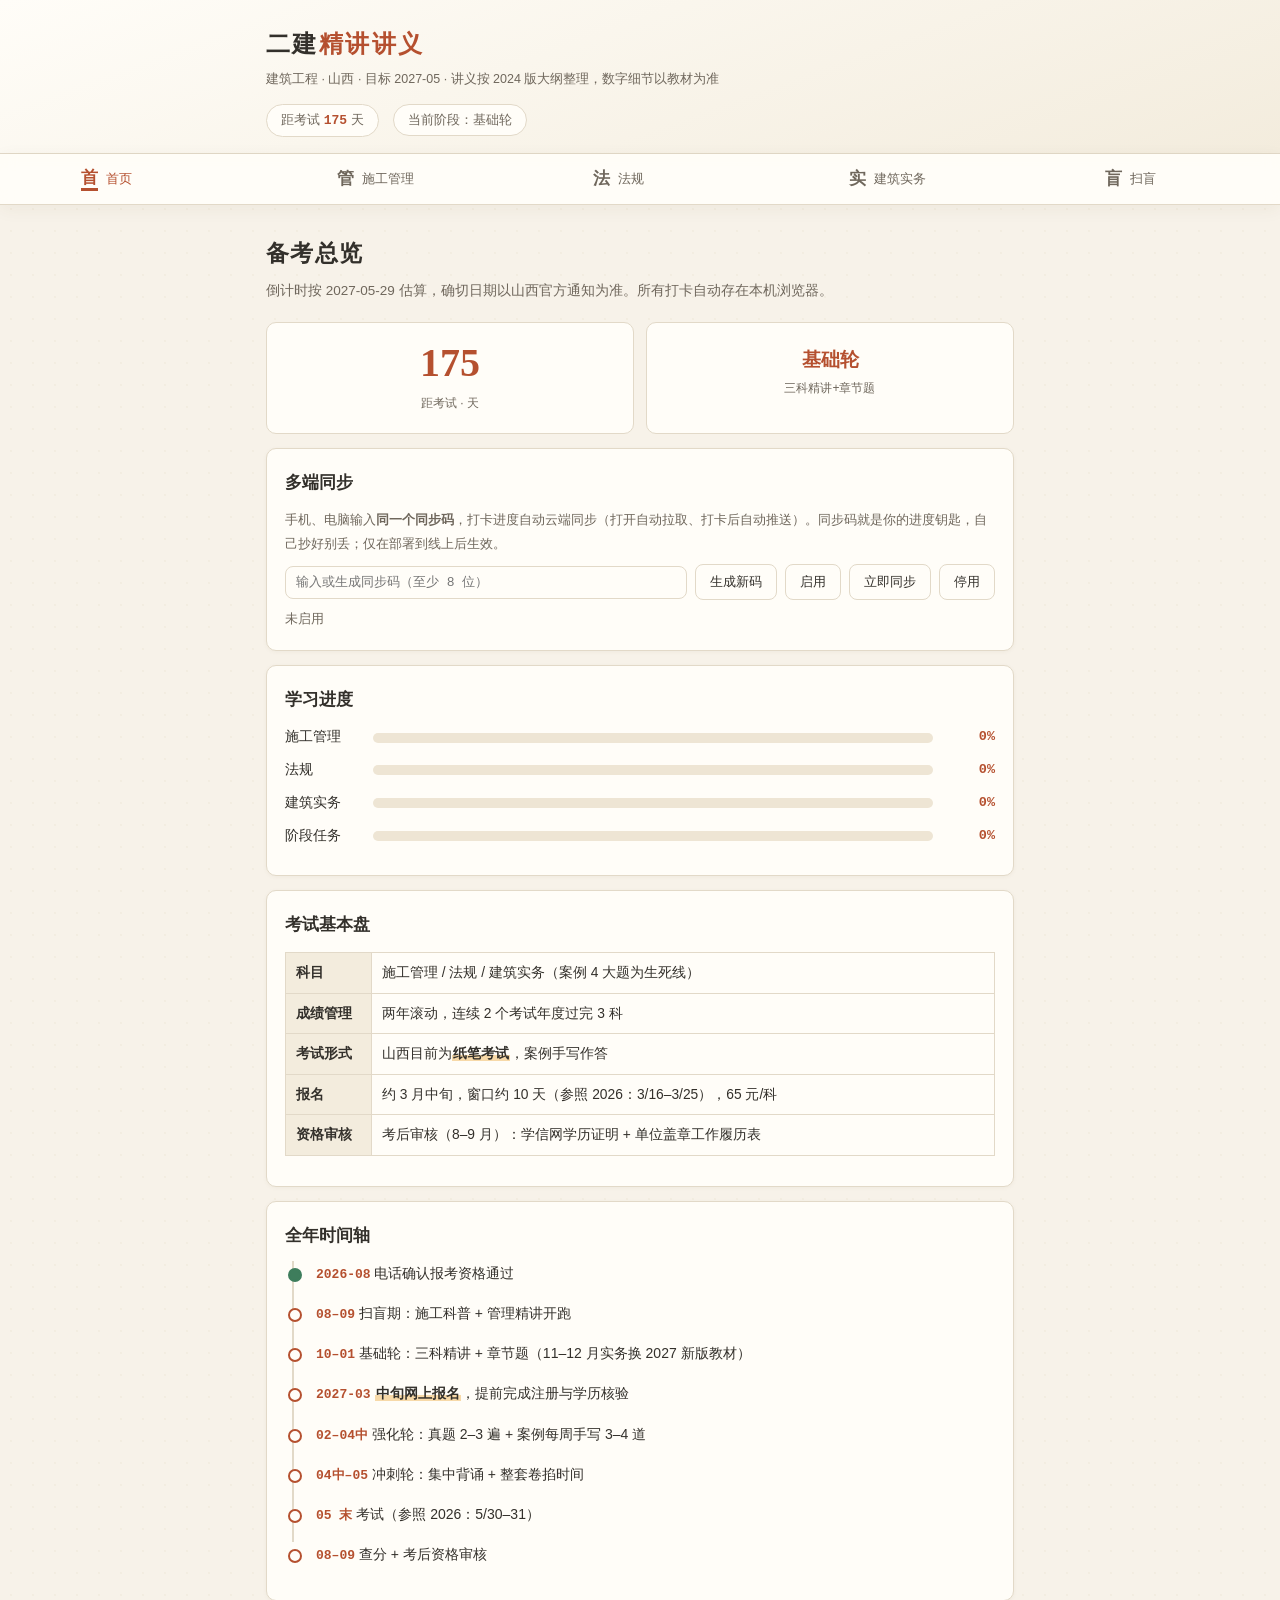
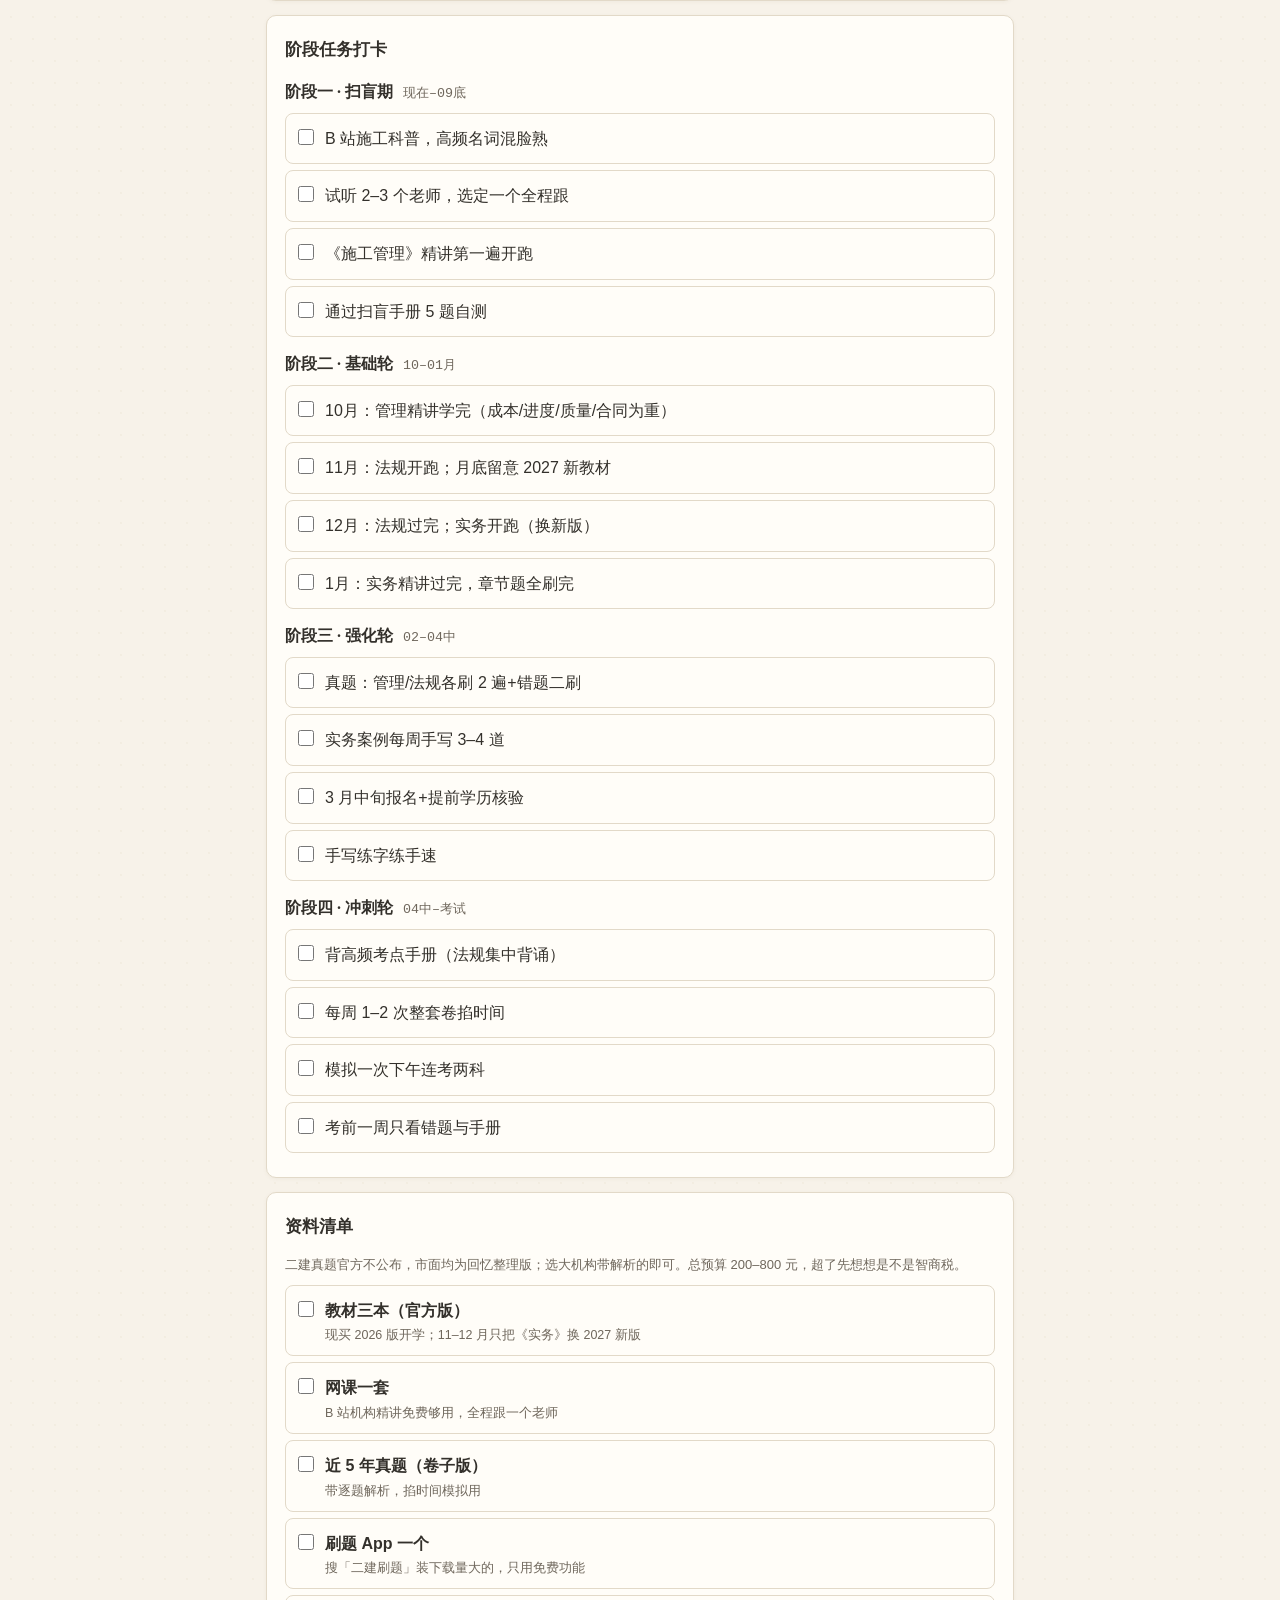
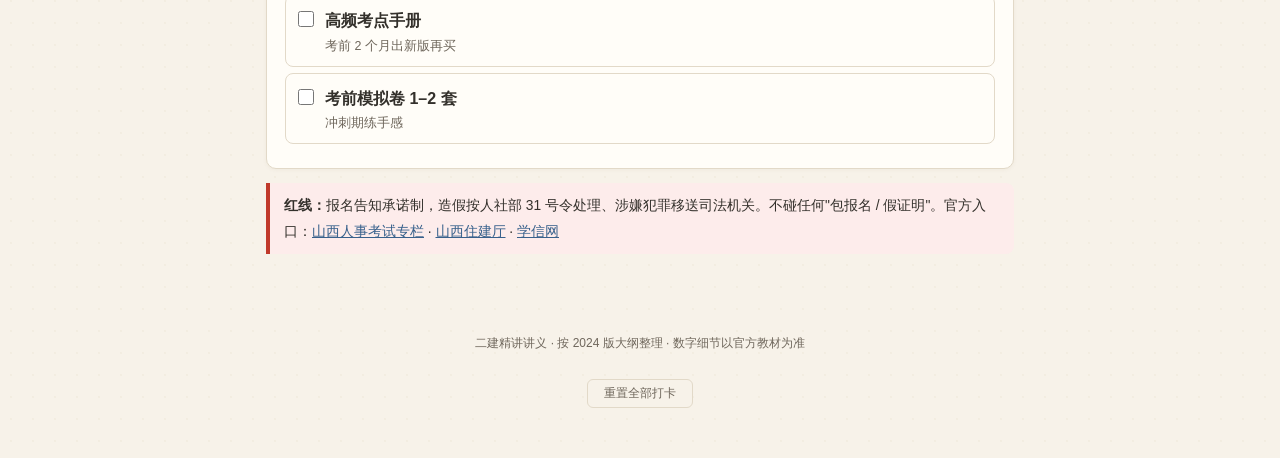
==== 二建学习站.html @ c0845700 "初始化二建备考学习站：讲义页面、部署目录与备考笔记" ====
<!DOCTYPE html>
<html lang="zh-CN">
<head>
<meta charset="UTF-8">
<meta name="viewport" content="width=device-width, initial-scale=1.0, viewport-fit=cover">
<title>二建讲义 · 建筑工程 · 2027</title>
<link rel="manifest" href="manifest.webmanifest">
<meta name="theme-color" content="#b5502f">
<link rel="apple-touch-icon" href="icon.svg">
<style>
:root{
  --bg:#f7f2e9;          /* 米白纸 */
  --card:#fffdf8;
  --ink:#33302b;         /* 墨字 */
  --ink-2:#6f675c;       /* 次级 */
  --line:#e2d9c8;        /* 纸纹线 */
  --brick:#b5502f;       /* 砖陶红:重点/强调 */
  --brick-soft:#f6e3da;
  --gold:#8a6d1f;        /* 口诀金 */
  --gold-bg:#faf0d4;
  --green:#3e7d5c;       /* 完成绿 */
  --green-bg:#e4efe7;
  --blue:#38618c;        /* 链接/公式蓝 */
  --blue-bg:#e7edf5;
  --serif:Georgia,"Times New Roman","SimSun","宋体",serif;
  --sans:"Microsoft YaHei","微软雅黑",-apple-system,sans-serif;
  --mono:Consolas,"Courier New",monospace;
}
*{margin:0;padding:0;box-sizing:border-box}
html{-webkit-text-size-adjust:100%}
body{
  font-family:var(--sans);background:var(--bg);color:var(--ink);
  font-size:16px;line-height:1.85;
  background-image:radial-gradient(rgba(180,150,100,.06) 1px,transparent 1px);
  background-size:22px 22px;
  padding-bottom:calc(64px + env(safe-area-inset-bottom));
}
.wrap{max-width:780px;margin:0 auto;padding:0 16px}
/* ── 页头 ── */
header{
  background:linear-gradient(160deg,#fffdf8,#f3ecdd);
  border-bottom:1px solid var(--line);padding:22px 0 16px;
}
.brand{font-family:var(--serif);font-weight:700;font-size:24px;letter-spacing:.1em}
.brand b{color:var(--brick)}
.brand-sub{font-size:12.5px;color:var(--ink-2);margin-top:2px}
.head-meta{display:flex;gap:14px;align-items:center;margin-top:12px;flex-wrap:wrap;font-size:13px}
.chip{background:var(--card);border:1px solid var(--line);border-radius:20px;padding:3px 14px;color:var(--ink-2)}
.chip b{color:var(--brick);font-family:var(--mono)}
/* ── 底部导航（手机）/顶部（桌面） ── */
nav{
  position:fixed;left:0;right:0;bottom:0;z-index:90;
  background:rgba(255,253,248,.96);backdrop-filter:blur(8px);
  border-top:1px solid var(--line);
  display:flex;justify-content:space-around;
  padding-bottom:env(safe-area-inset-bottom);
  box-shadow:0 -4px 18px rgba(90,70,40,.08);
}
nav button{
  flex:1;max-width:120px;background:none;border:none;cursor:pointer;
  padding:9px 2px 7px;color:var(--ink-2);font-family:var(--sans);
  display:flex;flex-direction:column;align-items:center;gap:1px;font-size:11.5px;
}
nav button .nv{font-family:var(--serif);font-size:17px;font-weight:700;line-height:1.25}
nav button.on{color:var(--brick)}
nav button.on .nv{border-bottom:3px solid var(--brick)}
@media(min-width:820px){
  body{padding-bottom:30px}
  nav{position:sticky;top:0;bottom:auto;border-top:none;border-bottom:1px solid var(--line);box-shadow:0 4px 18px rgba(90,70,40,.06)}
  nav button{flex-direction:row;gap:8px;font-size:13px;padding:13px}
}
/* ── 版块 ── */
main section{display:none;padding:22px 0 40px}
main section.on{display:block;animation:fade .35s ease}
@keyframes fade{from{opacity:0;transform:translateY(8px)}to{opacity:1}}
h2.page-title{font-family:var(--serif);font-size:23px;letter-spacing:.06em;margin:6px 0 4px}
.page-lede{color:var(--ink-2);font-size:13.5px;margin-bottom:18px}
/* ── 卡片 ── */
.card{background:var(--card);border:1px solid var(--line);border-radius:10px;padding:18px;margin-bottom:14px;box-shadow:0 1px 4px rgba(90,70,40,.05)}
.card h3{font-family:var(--serif);font-size:17px;margin-bottom:10px}
/* ── 表格（手机可横滑） ── */
.tbl{overflow-x:auto;-webkit-overflow-scrolling:touch;margin:12px 0}
table{width:100%;border-collapse:collapse;font-size:13.8px;min-width:340px}
th,td{border:1px solid var(--line);padding:7px 10px;text-align:left;vertical-align:top}
th{background:#f3ecdd;font-weight:700;white-space:nowrap}
td{background:var(--card)}
.c{text-align:center}
.mono{font-family:var(--mono)}
mark{background:linear-gradient(transparent 62%,#f7d9a8 62%);color:inherit;font-weight:700;padding:0 1px}
.red{color:var(--brick);font-weight:700}
.dim{color:var(--ink-2)}
a{color:var(--blue)}
/* ── 进度条 ── */
.bar{height:10px;background:#eee5d4;border-radius:6px;overflow:hidden}
.bar>i{display:block;height:100%;width:0;border-radius:6px;background:linear-gradient(90deg,#d3773f,var(--brick));transition:width .7s ease}
.bar-row{display:grid;grid-template-columns:78px 1fr 52px;gap:10px;align-items:center;margin:8px 0;font-size:13.5px}
.bar-row .pct{font-family:var(--mono);text-align:right;color:var(--brick);font-weight:700}
/* ── 倒计时块 ── */
.dash-hero{display:grid;grid-template-columns:1fr 1fr;gap:12px;margin-bottom:14px}
.hero-cell{background:var(--card);border:1px solid var(--line);border-radius:10px;padding:16px;text-align:center}
.hero-cell b{display:block;font-family:var(--serif);font-size:40px;color:var(--brick);line-height:1.2}
.hero-cell span{font-size:12px;color:var(--ink-2)}
/* ── 打卡条目 ── */
.ck{display:flex;gap:11px;align-items:flex-start;padding:10px 12px;margin:6px 0;border:1px solid var(--line);border-radius:8px;background:var(--card);cursor:pointer;user-select:none}
.ck input{margin-top:5px;accent-color:var(--brick);width:16px;height:16px;flex:none;cursor:pointer}
.ck.done{background:var(--green-bg);border-color:#cfe0d3;opacity:.8}
.ck.done .ck-t{text-decoration:line-through;color:var(--ink-2)}
.ck small{display:block;color:var(--ink-2);font-size:12.5px;line-height:1.6}
/* ── 时间轴 ── */
.tl{list-style:none}
.tl li{position:relative;padding:0 0 14px 22px;border-left:2px solid var(--line);margin-left:7px;font-size:14px}
.tl li:last-child{border-left-color:transparent}
.tl li::before{content:"";position:absolute;left:-6px;top:7px;width:10px;height:10px;border-radius:50%;background:var(--card);border:2px solid var(--brick)}
.tl li.done::before{background:var(--green);border-color:var(--green)}
.tl b{color:var(--brick);font-family:var(--mono);font-size:13px}
/* ── 讲义：章节手风琴 ── */
details.lec{background:var(--card);border:1px solid var(--line);border-radius:10px;margin-bottom:12px;overflow:hidden}
details.lec>summary{
  list-style:none;cursor:pointer;padding:14px 16px;display:flex;gap:12px;align-items:center;
  -webkit-tap-highlight-color:transparent;
}
details.lec>summary::-webkit-details-marker{display:none}
.lec-no{
  font-family:var(--serif);font-size:22px;font-weight:700;color:var(--brick);
  width:34px;flex:none;text-align:center;line-height:1;
}
.lec-t{flex:1;min-width:0}
.lec-t b{font-size:15.5px;display:block;line-height:1.5}
.lec-t small{color:var(--ink-2);font-size:12px;display:block}
.lec-stars{color:var(--brick);font-size:12px;letter-spacing:1px;flex:none}
.lec-arrow{flex:none;color:var(--ink-2);transition:transform .25s;font-size:12px}
details[open]>summary .lec-arrow{transform:rotate(90deg)}
details[open]>summary{border-bottom:1px dashed var(--line)}
.lec-body{padding:6px 16px 18px}
/* 讲义排版组件 */
.lec-body h4{
  font-family:var(--serif);font-size:16px;margin:20px 0 8px;padding-left:10px;
  border-left:4px solid var(--brick);line-height:1.5;
}
.lec-body h5{font-size:14.5px;margin:14px 0 6px;color:var(--brick)}
.lec-body p{margin:8px 0;font-size:14.8px}
.lec-body ul,.lec-body ol{padding-left:22px;font-size:14.8px;margin:6px 0}
.lec-body li{margin:4px 0}
.kp{
  border:1px solid var(--line);border-left:4px solid var(--brick);border-radius:0 8px 8px 0;
  background:#fbf7ef;padding:10px 14px;margin:10px 0;font-size:14.5px;
}
.kp::before{content:"考点";display:inline-block;background:var(--brick);color:#fff;font-size:11px;border-radius:4px;padding:1px 7px;margin-right:8px;vertical-align:2px}
.memo{
  background:var(--gold-bg);border:1px dashed #d9bd6e;border-radius:8px;
  padding:10px 14px;margin:10px 0;font-size:14.5px;color:var(--gold);
}
.memo::before{content:"口诀";display:inline-block;background:var(--gold);color:#fff;font-size:11px;border-radius:4px;padding:1px 7px;margin-right:8px;vertical-align:2px}
.formula{
  background:var(--blue-bg);border-radius:8px;padding:12px 14px;margin:10px 0;
  font-family:var(--mono);font-size:14px;color:var(--blue);overflow-x:auto;white-space:nowrap;
}
.trap{
  background:#fdeceb;border:1px solid #eec5c0;border-radius:8px;
  padding:10px 14px;margin:10px 0;font-size:14px;
}
.trap::before{content:"易错";display:inline-block;background:#c0392b;color:#fff;font-size:11px;border-radius:4px;padding:1px 7px;margin-right:8px;vertical-align:2px}
.example{border:1px solid var(--line);border-radius:8px;margin:12px 0;overflow:hidden}
.example>.ex-q{padding:11px 14px;font-size:14.5px;background:#f3efe6}
.example>.ex-q::before{content:"例";display:inline-block;background:var(--green);color:#fff;font-size:11px;border-radius:4px;padding:1px 7px;margin-right:8px;vertical-align:2px}
.example>.ex-a{padding:11px 14px;font-size:14px;border-top:1px dashed var(--line);color:var(--ink-2)}
.numcard{display:grid;grid-template-columns:repeat(auto-fill,minmax(150px,1fr));gap:8px;margin:10px 0}
.numcard div{background:var(--card);border:1px solid var(--line);border-radius:8px;padding:8px 10px;font-size:13px;text-align:center}
.numcard b{display:block;font-family:var(--serif);font-size:20px;color:var(--brick)}
/* 章打卡行 */
.lec-done{display:flex;align-items:center;gap:8px;margin-top:16px;padding-top:12px;border-top:1px dashed var(--line);font-size:13.5px;color:var(--ink-2)}
.lec-done input{accent-color:var(--green);width:17px;height:17px}
/* 术语卡 */
.term-grid{display:grid;grid-template-columns:1fr 1fr;gap:9px}
@media(max-width:560px){.term-grid{grid-template-columns:1fr}}
.term{border:1px solid var(--line);border-radius:8px;background:var(--card);padding:10px 13px;font-size:13.5px;line-height:1.7}
.term b{color:var(--brick);display:block;font-size:14.5px}
/* 自测 */
.quiz{border:1px dashed #d9bd6e;background:var(--gold-bg);border-radius:8px;padding:11px 14px;margin:9px 0}
.quiz .q{font-weight:700;cursor:pointer;font-size:14.5px}
.quiz .a{display:none;margin-top:8px;padding-top:8px;border-top:1px dashed #d9bd6e;font-size:13.8px;color:var(--ink-2)}
.quiz.open .a{display:block}
.note{border-left:4px solid var(--gold);background:var(--gold-bg);padding:10px 14px;border-radius:0 8px 8px 0;font-size:13.8px;margin:12px 0}
.note.warn{border-left-color:#c0392b;background:#fdeceb}
footer{padding:26px 16px 20px;text-align:center;font-size:12px;color:var(--ink-2)}
footer button{background:none;border:1px solid var(--line);border-radius:6px;color:var(--ink-2);padding:5px 16px;font-size:12px;cursor:pointer;margin-top:6px}
.sync-btn{background:var(--card);border:1px solid var(--line);border-radius:8px;color:var(--ink);padding:8px 14px;font-size:13px;cursor:pointer;transition:all .2s}
.sync-btn:hover{border-color:var(--brick);color:var(--brick)}
#sync-input{flex:1;min-width:170px;padding:8px 10px;border:1px solid var(--line);border-radius:8px;background:var(--card);color:var(--ink);font-family:var(--mono);font-size:13px}
.svgwrap{background:var(--card);border:1px solid var(--line);border-radius:10px;padding:10px;margin:12px 0}
.svgwrap svg{width:100%;height:auto;display:block}
.legend{display:flex;gap:18px;flex-wrap:wrap;font-size:12px;color:var(--ink-2);margin-top:6px}
.legend i{display:inline-block;width:22px;height:0;border-top:3px solid var(--ink);vertical-align:middle;margin-right:5px}
.legend .l-key{border-top-color:var(--brick)}
.legend .l-dash{border-top-style:dashed;border-top-width:2px}
</style>
</head>
<body>

<header>
  <div class="wrap">
    <div class="brand">二建<b>精讲讲义</b></div>
    <div class="brand-sub">建筑工程 · 山西 · 目标 2027-05 · 讲义按 2024 版大纲整理，数字细节以教材为准</div>
    <div class="head-meta">
      <span class="chip">距考试 <b id="cd">—</b> 天</span>
      <span class="chip" id="phase-chip">—</span>
    </div>
  </div>
</header>

<nav id="nav">
  <button data-t="home" class="on"><span class="nv">首</span>首页</button>
  <button data-t="mgmt"><span class="nv">管</span>施工管理</button>
  <button data-t="law"><span class="nv">法</span>法规</button>
  <button data-t="prac"><span class="nv">实</span>建筑实务</button>
  <button data-t="base"><span class="nv">盲</span>扫盲</button>
</nav>

<main class="wrap">

<!-- ════════════ 首页 ════════════ -->
<section id="home" class="on">
  <h2 class="page-title">备考总览</h2>
  <p class="page-lede">倒计时按 2027-05-29 估算，确切日期以山西官方通知为准。所有打卡自动存在本机浏览器。</p>

  <div class="dash-hero">
    <div class="hero-cell"><b id="cd2">—</b><span>距考试 · 天</span></div>
    <div class="hero-cell"><b id="phase-name" style="font-size:19px;padding-top:10px">—</b><span id="phase-task">—</span></div>
  </div>

  <div class="card">
    <h3>多端同步</h3>
    <p class="dim" style="font-size:13px;margin-bottom:8px">手机、电脑输入<b>同一个同步码</b>，打卡进度自动云端同步（打开自动拉取、打卡后自动推送）。同步码就是你的进度钥匙，自己抄好别丢；仅在部署到线上后生效。</p>
    <div style="display:flex;gap:8px;flex-wrap:wrap;align-items:center">
      <input id="sync-input" placeholder="输入或生成同步码（至少 8 位）">
      <button class="sync-btn" id="btn-gen">生成新码</button>
      <button class="sync-btn" id="btn-use">启用</button>
      <button class="sync-btn" id="btn-sync">立即同步</button>
      <button class="sync-btn" id="btn-off">停用</button>
    </div>
    <div class="dim" style="font-size:12.5px;margin-top:8px" id="sync-status">未启用</div>
  </div>

  <div class="card">
    <h3>学习进度</h3>
    <div class="bar-row"><span>施工管理</span><div class="bar"><i id="bar-m"></i></div><span class="pct" id="pct-m">0%</span></div>
    <div class="bar-row"><span>法规</span><div class="bar"><i id="bar-f"></i></div><span class="pct" id="pct-f">0%</span></div>
    <div class="bar-row"><span>建筑实务</span><div class="bar"><i id="bar-s"></i></div><span class="pct" id="pct-s">0%</span></div>
    <div class="bar-row"><span>阶段任务</span><div class="bar"><i id="bar-p"></i></div><span class="pct" id="pct-p">0%</span></div>
  </div>

  <div class="card">
    <h3>考试基本盘</h3>
    <div class="tbl"><table>
      <tr><th style="width:86px">科目</th><td>施工管理 / 法规 / 建筑实务（案例 4 大题为生死线）</td></tr>
      <tr><th>成绩管理</th><td>两年滚动，连续 2 个考试年度过完 3 科</td></tr>
      <tr><th>考试形式</th><td>山西目前为<mark>纸笔考试</mark>，案例手写作答</td></tr>
      <tr><th>报名</th><td>约 3 月中旬，窗口约 10 天（参照 2026：3/16–3/25），65 元/科</td></tr>
      <tr><th>资格审核</th><td>考后审核（8–9 月）：学信网学历证明 + 单位盖章工作履历表</td></tr>
    </table></div>
  </div>

  <div class="card">
    <h3>全年时间轴</h3>
    <ul class="tl">
      <li class="done"><b>2026-08</b> 电话确认报考资格通过</li>
      <li><b>08–09</b> 扫盲期：施工科普 + 管理精讲开跑</li>
      <li><b>10–01</b> 基础轮：三科精讲 + 章节题（11–12 月实务换 2027 新版教材）</li>
      <li><b>2027-03</b> <mark>中旬网上报名</mark>，提前完成注册与学历核验</li>
      <li><b>02–04中</b> 强化轮：真题 2–3 遍 + 案例每周手写 3–4 道</li>
      <li><b>04中–05</b> 冲刺轮：集中背诵 + 整套卷掐时间</li>
      <li><b>05 末</b> 考试（参照 2026：5/30–31）</li>
      <li><b>08–09</b> 查分 + 考后资格审核</li>
    </ul>
  </div>

  <div class="card">
    <h3>阶段任务打卡</h3>
    <div id="plan-box"></div>
  </div>

  <div class="card">
    <h3>资料清单</h3>
    <p class="dim" style="font-size:13px;margin-bottom:8px">二建真题官方不公布，市面均为回忆整理版；选大机构带解析的即可。总预算 200–800 元，超了先想想是不是智商税。</p>
    <div id="mat-box"></div>
  </div>

  <div class="note warn"><b>红线：</b>报名告知承诺制，造假按人社部 31 号令处理、涉嫌犯罪移送司法机关。不碰任何"包报名 / 假证明"。官方入口：<a href="https://rst.shanxi.gov.cn/rsks/" target="_blank">山西人事考试专栏</a> · <a href="https://zjt.shanxi.gov.cn/" target="_blank">山西住建厅</a> · <a href="https://www.chsi.com.cn" target="_blank">学信网</a></div>
</section>

<!-- ════════════ 施工管理 ════════════ -->
<section id="mgmt">
  <h2 class="page-title">建设工程施工管理</h2>
  <p class="page-lede">七章 · 理解型科目 · 实务案例的地基。学习顺序即章节顺序；成本、进度、质量、合同四章为重中之重。学完一章在章末打卡。</p>

  <!-- 第一章 -->
  <details class="lec" id="lec-m1">
    <summary><span class="lec-no">壹</span><span class="lec-t"><b>施工管理</b><small>组织论 · 项目经理 · 风险 · 监理</small></span><span class="lec-stars">★★☆</span><span class="lec-arrow">▶</span></summary>
    <div class="lec-body">
      <h4>1. 建设工程项目管理的类型</h4>
      <p>按管理方立场分：<mark>业主方</mark>（管理的核心，全过程）、设计方、施工方、供货方、建设项目工程总承包方的项目管理。</p>
      <div class="kp">业主方项目管理的目标：投资目标、进度目标、质量目标；其项目管理是全过程的管理，是<mark>管理的核心</mark>。</div>
      <div class="kp">施工方项目管理的目标：施工<mark>成本</mark>目标、施工<mark>进度</mark>目标、施工<mark>质量</mark>目标（还有安全目标）。选择题常拿"投资目标"混进施工方目标里——投资目标属于业主方。</div>
      <h4>2. 施工管理的组织（组织论，年年考）</h4>
      <p>组织论三大工具关系：<mark>项目结构图</mark>（把项目拆成任务，WBS 思想）→ <mark>组织结构图</mark>（谁指挥谁）→ <mark>合同结构图</mark>（谁和谁签合同）。三种图长得像，考区别：</p>
      <div class="tbl"><table>
        <tr><th>图</th><th>反映</th><th>连线含义</th></tr>
        <tr><td>项目结构图</td><td>任务分解</td><td>矩形框 + 直线，无方向</td></tr>
        <tr><td>组织结构图</td><td>指令关系</td><td><mark>单向箭线</mark>（上指挥下）</td></tr>
        <tr><td>合同结构图</td><td>合同关系</td><td><mark>双向箭线</mark></td></tr>
      </table></div>
      <h5>三种组织结构模式</h5>
      <div class="tbl"><table>
        <tr><th>模式</th><th>指令源</th><th>特点</th></tr>
        <tr><td>职能组织结构</td><td class="red">多个</td><td>各职能部门都能下指令，易矛盾（传统企业）</td></tr>
        <tr><td>线性组织结构</td><td class="red">唯一</td><td>指令路径单一不打架，但路径可能太长（军队式）</td></tr>
        <tr><td>矩阵组织结构</td><td class="red">纵横两个</td><td>纵向职能 + 横向项目；指令矛盾时可由总经理协调或授权一方优先（大型项目常用）</td></tr>
      </table></div>
      <div class="memo">指令源数量：职能"多"、线性"一"、矩阵"二"——多一二，念一遍就记住。</div>
      <div class="svgwrap"><svg viewBox="0 0 720 215" xmlns="http://www.w3.org/2000/svg" font-family="Microsoft YaHei,sans-serif">
        <line x1="240" y1="12" x2="240" y2="185" stroke="#e2d9c8"/><line x1="480" y1="12" x2="480" y2="185" stroke="#e2d9c8"/>
        <rect x="70" y="22" width="100" height="30" rx="4" fill="#fffdf8" stroke="#33302b" stroke-width="1.5"/><text x="120" y="42" text-anchor="middle" font-size="13" fill="#33302b">项目经理</text>
        <rect x="28" y="85" width="88" height="30" rx="4" fill="#fffdf8" stroke="#33302b" stroke-width="1.5"/><text x="72" y="105" text-anchor="middle" font-size="13" fill="#33302b">技术部</text>
        <rect x="124" y="85" width="88" height="30" rx="4" fill="#fffdf8" stroke="#33302b" stroke-width="1.5"/><text x="168" y="105" text-anchor="middle" font-size="13" fill="#33302b">生产部</text>
        <rect x="70" y="150" width="100" height="30" rx="4" fill="#fffdf8" stroke="#33302b" stroke-width="1.5"/><text x="120" y="170" text-anchor="middle" font-size="13" fill="#33302b">作业队</text>
        <path d="M120,52 V66 H72 V77" fill="none" stroke="#33302b" stroke-width="1.5"/><polygon points="68,77 72,85 76,77" fill="#33302b"/>
        <path d="M120,52 V66 H168 V77" fill="none" stroke="#33302b" stroke-width="1.5"/><polygon points="164,77 168,85 172,77" fill="#33302b"/>
        <path d="M72,115 V132 H120 V137" fill="none" stroke="#b5502f" stroke-width="1.8"/>
        <path d="M168,115 V132 H120 V137" fill="none" stroke="#b5502f" stroke-width="1.8"/><polygon points="116,137 120,145 124,137" fill="#b5502f"/>
        <text x="120" y="205" text-anchor="middle" font-size="12" fill="#b5502f">职能式：多指令源，易打架</text>
        <rect x="310" y="22" width="100" height="30" rx="4" fill="#fffdf8" stroke="#33302b" stroke-width="1.5"/><text x="360" y="42" text-anchor="middle" font-size="13" fill="#33302b">项目经理</text>
        <rect x="310" y="85" width="100" height="30" rx="4" fill="#fffdf8" stroke="#33302b" stroke-width="1.5"/><text x="360" y="105" text-anchor="middle" font-size="13" fill="#33302b">施工员</text>
        <rect x="310" y="150" width="100" height="30" rx="4" fill="#fffdf8" stroke="#33302b" stroke-width="1.5"/><text x="360" y="170" text-anchor="middle" font-size="13" fill="#33302b">作业队</text>
        <line x1="360" y1="52" x2="360" y2="77" stroke="#33302b" stroke-width="1.8"/><polygon points="356,77 360,85 364,77" fill="#33302b"/>
        <line x1="360" y1="115" x2="360" y2="142" stroke="#33302b" stroke-width="1.8"/><polygon points="356,142 360,150 364,142" fill="#33302b"/>
        <text x="360" y="205" text-anchor="middle" font-size="12" fill="#33302b">线性式：指令唯一，路径可能长</text>
        <rect x="550" y="22" width="100" height="30" rx="4" fill="#fffdf8" stroke="#33302b" stroke-width="1.5"/><text x="600" y="42" text-anchor="middle" font-size="13" fill="#33302b">职能部门</text>
        <rect x="486" y="110" width="84" height="30" rx="4" fill="#fffdf8" stroke="#b5502f" stroke-width="1.5"/><text x="528" y="130" text-anchor="middle" font-size="13" fill="#b5502f">项目经理</text>
        <rect x="600" y="104" width="106" height="40" rx="4" fill="#f6e3da" stroke="#33302b" stroke-width="1.5"/><text x="653" y="129" text-anchor="middle" font-size="13" fill="#33302b">作业任务</text>
        <line x1="600" y1="52" x2="600" y2="96" stroke="#33302b" stroke-width="1.8"/><polygon points="596,96 600,104 604,96" fill="#33302b"/>
        <line x1="570" y1="125" x2="592" y2="125" stroke="#b5502f" stroke-width="1.8"/><polygon points="592,121 600,125 592,129" fill="#b5502f"/>
        <text x="600" y="205" text-anchor="middle" font-size="12" fill="#33302b">矩阵式：纵横两个指令源</text>
      </svg></div>
      <h4>3. 施工组织设计</h4>
      <p>分类：<mark>施工组织总设计</mark>（以整个建设项目为对象）、<mark>单位工程施工组织设计</mark>（以单位工程为对象）、<mark>施工方案</mark>（以分部分项工程为对象）。基本内容五大件：工程概况、施工部署与施工方案、施工进度计划、施工平面图、主要技术经济指标。</p>
      <h4>4. 项目经理（与二建证书直接相关）</h4>
      <div class="kp">施工企业项目经理是企业法定代表人在项目上的<mark>委托代理人</mark>，其权限来自企业法定代表人的授权（法定代表人授权委托书）。</div>
      <ul>
        <li>项目经理的责任：贯彻法规与企业制度、履行项目管理目标责任书、组织编制项目管理实施规划等</li>
        <li>大中型工程项目施工的项目经理必须由<mark>取得建造师注册证书</mark>的人员担任</li>
      </ul>
      <h4>5. 施工风险管理</h4>
      <div class="formula">流程：风险识别 → 风险评估 → 风险响应 → 风险控制</div>
      <p>风险响应对策四种：<mark>规避</mark>（不干了/改方案）、<mark>减轻</mark>、<mark>自留</mark>（自己扛）、<mark>转移</mark>（买保险、分包）。选择题给场景判断属于哪种。</p>
      <h4>6. 建设工程监理</h4>
      <div class="kp">监理的工作性质：<mark>服务性、科学性、独立性、公正性</mark>。"公正性"指在委托方（业主）与被监理方（施工方）间公正——监理受业主委托但不偏袒业主。</div>
      <ul>
        <li>监理主要方式：<mark>旁站</mark>（关键部位全程盯）、<mark>巡视</mark>（转着看）、<mark>平行检验</mark>（自己独立测一遍）</li>
        <li>工程建设监理规划：总监理工程师主持编制；监理实施细则：专业监理工程师编制</li>
        <li>监理发现严重质量隐患：要求整改 → 拒不整改则<mark>报告建设单位</mark>；必要时要求暂停施工</li>
      </ul>
      <div class="trap">"监理受业主委托，所以听业主的"——错。监理具有独立性与公正性，对违法违规行为不能配合业主隐瞒。</div>
      <h4>7. 项目目标的动态控制（每年必考）</h4>
      <div class="formula">动态控制三步循环：① 目标分解 → ② 收集实际值与计划值<mark>定期比较</mark> → ③ 有偏差则纠偏（循环往复）</div>
      <div class="kp">纠偏措施四类（判断题）：<mark>组织措施</mark>（调人员、调分工、调流程——最常用且通常最经济）、<mark>管理措施</mark>（调方法、调合同、调风险应对）、<mark>经济措施</mark>（资金保障、奖惩）、<mark>技术措施</mark>（改设计、改方案、改工艺）。给场景判类别是固定题型："调整进度管理的方法和手段"属于管理措施，别选成组织措施。</div>
      <div class="trap">动态控制的核心环节是"定期<mark>比较</mark>计划值与实际值"——不是"收集数据"也不是"纠偏"，单选爱抠这个字眼。</div>
      <h4>8. 施工组织设计的编审与动态管理</h4>
      <ul>
        <li>施工组织设计由项目负责人主持编制，<mark>施工单位技术负责人</mark>审批；专项施工方案由项目技术负责人组织编制</li>
        <li>规模较大的分部分项工程和专业性较强的项目，单独编制专项施工方案</li>
        <li>动态管理：工程设计有重大修改、主要施工方法有重大调整、主要施工资源配置有重大调整、施工环境有重大改变时，<mark>及时修改或补充</mark>施工组织设计，重新审批后实施</li>
      </ul>
      <h4>9. 项目管理目标责任书与项目经理权限</h4>
      <ul>
        <li>项目管理目标责任书：<mark>企业法定代表人或其授权人</mark>与项目经理协商制定，在项目实施之前签订</li>
        <li>项目经理主要权限：参与项目招投标与合同签订、参与组建项目部、主持项目部工作、决定授权范围内的资金投入和使用、参与选择物资供应单位、参与选择并直接管理分包人等</li>
        <li>项目经理不得同时担任两个及以上项目的项目负责人（发包人书面同意且非施工高峰期等特殊情形除外，以教材为准）</li>
      </ul>
      <h4>10. 施工风险的评估与分级</h4>
      <div class="tbl"><table>
        <tr><th>维度</th><th>说明</th></tr>
        <tr><td>风险量 = 概率 × 损失</td><td>二维评估：发生概率（大/小）× 损失量（大/小）组成风险等级矩阵</td></tr>
        <tr><td>概率大 + 损失大</td><td>高风险——优先规避或转移</td></tr>
        <tr><td>概率小 + 损失小</td><td>低风险——通常自留</td></tr>
      </table></div>
      <p>施工风险类型四类：组织风险、经济与管理风险、工程环境风险（自然灾害、地质条件）、技术风险（设计缺陷、工艺不成熟）——给场景判类型。</p>
      <div class="lec-done"><input type="checkbox" data-id="m1" class="lecdone">本章讲义已学完（同步到首页进度）</div>
    </div>
  </details>

  <!-- 第二章 -->
  <details class="lec" id="lec-m2">
    <summary><span class="lec-no">贰</span><span class="lec-t"><b>施工成本管理</b><small>费用构成 · 计价 · 赢得值法（必考计算）</small></span><span class="lec-stars">★★★</span><span class="lec-arrow">▶</span></summary>
    <div class="lec-body">
      <h4>1. 建筑安装工程费的两种拆法（先分清"按什么划分"）</h4>
      <div class="tbl"><table>
        <tr><th>划分方式</th><th>组成</th></tr>
        <tr><td><mark>按费用构成要素</mark></td><td>人工费 + 材料费 + 施工机具使用费 + 企业管理费 + 利润 + 规费 + 税金</td></tr>
        <tr><td><mark>按造价形成</mark></td><td>分部分项工程费 + 措施项目费 + 其他项目费 + 规费 + 税金</td></tr>
      </table></div>
      <div class="memo">要素看"人材机管利规税"；造价看"分措其规税"。规费税金两边都有。</div>
      <ul>
        <li>人工费包括：工资、奖金、津贴补贴、加班加点工资、特殊情况下支付的工资</li>
        <li>规费（政府强制缴纳）：社会保险费（养老/失业/医疗/生育/工伤）+ 住房公积金——<mark>不得作为竞争性费用</mark></li>
        <li>措施项目费：安全文明施工费（<mark>不可竞争费</mark>）、夜间施工、二次搬运、冬雨期施工、大型机械进出场及安拆等</li>
      </ul>
      <div class="trap">"安全文明施工费可以让利优惠"——错，它是不可竞争费用，投标不得低于规定标准。</div>
      <h4>2. 增值税</h4>
      <div class="kp">一般计税方法：税率 <mark>9%</mark>（建筑业），税前造价不含可抵扣进项税；简易计税：征收率 <mark>3%</mark>（小规模纳税人或清包工/甲供工程等可选）。具体适用以教材为准。</div>
      <h4>3. 成本管理的任务链</h4>
      <div class="formula">成本预测 → 成本计划 → 成本控制 → 成本核算 → 成本分析 → 成本考核</div>
      <ul>
        <li>成本计划三类：<mark>竞争性</mark>（投标报价用）、<mark>指导性</mark>（选派项目经理阶段、责任成本目标）、<mark>实施性</mark>（项目施工准备阶段、以施工预算为依据编制）</li>
        <li>成本核算"三同步"：形象进度、产值统计、实际成本归集三者口径一致</li>
        <li>成本分析基本方法：比较法、<mark>因素分析法</mark>（连环置换，会算）、差额计算法、比率法</li>
      </ul>
      <h5>因素分析法（连环置换）步骤</h5>
      <ol>
        <li>确定分析对象（实际 − 目标的差额）</li>
        <li>各因素按"数量在前、价值在后"排序</li>
        <li>以目标数为基础，<mark>依次</mark>用实际数替换一个因素，每替换一次算一次差</li>
        <li>各次差额之和 = 总差额（自检手段）</li>
      </ol>
      <h4>4. 赢得值法（挣值法）——案例与选择双料必考</h4>
      <p>三个基本值（名字长，用程序员方式记：都是"预算/实际 × 计划量/完成量"的组合）：</p>
      <div class="tbl"><table>
        <tr><th>符号</th><th>全称</th><th>公式含义</th></tr>
        <tr><td class="mono">BCWS</td><td>计划工作预算费用</td><td>计划量 × 预算价（基准线）</td></tr>
        <tr><td class="mono">BCWP</td><td>已完工作预算费用（<mark>赢得值</mark>）</td><td><mark>已完量 × 预算价</mark></td></tr>
        <tr><td class="mono">ACWP</td><td>已完工作实际费用</td><td>已完量 × 实际价</td></tr>
      </table></div>
      <div class="formula">
        费用偏差 CV = BCWP − ACWP　（负=超支）<br>
        进度偏差 SV = BCWP − BCWS　（负=拖后）<br>
        费用绩效指数 CPI = BCWP / ACWP　（&lt;1 超支）<br>
        进度绩效指数 SPI = BCWP / BCWS　（&lt;1 拖后）
      </div>
      <div class="memo">四个公式全部"<mark>赢得值打头</mark>"（BCWP 在前）；比的对象——费用找"实际"（ACWP），进度找"计划"（BCWS）。</div>
      <div class="svgwrap"><svg viewBox="0 0 720 275" xmlns="http://www.w3.org/2000/svg" font-family="Microsoft YaHei,sans-serif">
        <line x1="60" y1="235" x2="660" y2="235" stroke="#33302b" stroke-width="2"/><polygon points="660,231 668,235 660,239" fill="#33302b"/>
        <line x1="60" y1="235" x2="60" y2="38" stroke="#33302b" stroke-width="2"/><polygon points="56,38 60,30 64,38" fill="#33302b"/>
        <text x="640" y="252" font-size="11.5" fill="#6f675c">时间</text>
        <text x="24" y="36" font-size="11.5" fill="#6f675c">费用</text>
        <path d="M60,235 Q360,190 640,50" fill="none" stroke="#33302b" stroke-width="2.5" stroke-dasharray="7 5"/>
        <path d="M60,235 Q280,225 450,75" fill="none" stroke="#b5502f" stroke-width="3"/>
        <path d="M60,235 Q300,232 450,170" fill="none" stroke="#8a6d1f" stroke-width="3"/>
        <line x1="450" y1="235" x2="450" y2="60" stroke="#8a8378" stroke-width="1.2" stroke-dasharray="4 4"/>
        <text x="450" y="52" text-anchor="middle" font-size="12" fill="#6f675c">检查日</text>
        <circle cx="450" cy="75" r="4" fill="#b5502f"/><circle cx="450" cy="133" r="4" fill="#33302b"/><circle cx="450" cy="170" r="4" fill="#8a6d1f"/>
        <line x1="466" y1="75" x2="466" y2="170" stroke="#b5502f" stroke-width="1.5"/>
        <polygon points="462,83 466,75 470,83" fill="#b5502f"/><polygon points="462,162 466,170 470,162" fill="#b5502f"/>
        <text x="474" y="118" font-size="12" fill="#b5502f">CV 超支</text>
        <text x="474" y="133" font-size="10.5" fill="#b5502f">BCWP−ACWP&lt;0</text>
        <line x1="520" y1="133" x2="520" y2="170" stroke="#33302b" stroke-width="1.5"/>
        <polygon points="516,141 520,133 524,141" fill="#33302b"/><polygon points="516,162 520,170 524,162" fill="#33302b"/>
        <text x="528" y="148" font-size="12" fill="#33302b">SV 拖后</text>
        <text x="528" y="163" font-size="10.5" fill="#33302b">BCWP−BCWS&lt;0</text>
        <line x1="75" y1="52" x2="110" y2="52" stroke="#33302b" stroke-width="2.5" stroke-dasharray="7 5"/><text x="116" y="56" font-size="12" fill="#33302b">BCWS 计划值（基准线）</text>
        <line x1="75" y1="72" x2="110" y2="72" stroke="#b5502f" stroke-width="3"/><text x="116" y="76" font-size="12" fill="#33302b">ACWP 实际花费</text>
        <line x1="75" y1="92" x2="110" y2="92" stroke="#8a6d1f" stroke-width="3"/><text x="116" y="96" font-size="12" fill="#33302b">BCWP 赢得值 = 已完量 × 预算价</text>
        <text x="360" y="268" text-anchor="middle" font-size="11.5" fill="#6f675c">图为"又超支又拖后"：实际花的（红）在上，实际挣的（金）在下</text>
      </svg></div>
      <div class="example">
        <div class="ex-q">某工程预算单价 100 元/m³，计划 5 月完成 1000m³；实际完成 900m³，实际单价 110 元/m³。求 CV、SV 并判断状态。</div>
        <div class="ex-a">BCWS=1000×100=10 万；BCWP=900×100=9 万；ACWP=900×110=9.9 万。<br>CV=9−9.9=<b>−0.9 万（超支）</b>；SV=9−10=<b>−1 万（进度拖后）</b>。<br>口径检查：两个偏差都是 BCWP 打头，费用减实际、进度减计划。</div>
      </div>
      <h4>5. 降低成本的措施</h4>
      <p>四类措施判断题：<mark>组织</mark>措施（调人调结构，一般不增加费用）、<mark>技术</mark>措施（改方案改工艺）、<mark>经济</mark>措施（资金激励审核）、<mark>合同</mark>措施（索赔、合同条款）。给场景选类别，注意组织措施最经济。</p>
      <h4>6. 费用细目深挖（选择题细节库）</h4>
      <ul>
        <li><mark>材料费</mark>构成：材料原价 + 运杂费 + 运输损耗费 + <mark>采购及保管费</mark>（四项都算材料费，别漏采保费）</li>
        <li><mark>施工机具使用费</mark>（台班单价七项）：折旧费、检修费、维护费、安拆费及场外运费、人工费（机上司机）、燃料动力费、税费</li>
        <li><mark>企业管理费</mark>：管理人员工资、办公费、差旅费、固定资产使用费、劳动保险费、工会经费、职工教育经费、财产保险费、财务费、税金（附加税费）以及<mark>检验试验费</mark>等</li>
      </ul>
      <div class="trap">检验试验费的归属是经典陷阱：施工企业按规范<mark>自行检验</mark>的费用计入企业管理费；<mark>新结构、新材料的试验费</mark>和建设单位要求的<mark>对具有出厂合格证明的材料进行检验</mark>的费用，由<mark>建设单位</mark>承担（不在企业管理费里）。</div>
      <h4>7. 合同价款的支付链条</h4>
      <div class="formula">预付款（开工前，用于备料，随进度款<mark>逐次扣回</mark>）→ 进度款（按月/按节点计量支付）→ 竣工结算款 → 质量保证金（缺陷责任期满返还）</div>
      <ul>
        <li>安全文明施工费应<mark>及时预付、专款专用</mark>，不得作为竞争性报价</li>
        <li>质量保证金预留比例：不得超过工程价款结算总额的 <mark>3%</mark>；缺陷责任期一般 1 年、最长不超过 <mark>2 年</mark>（缺陷责任期不等于保修期，保修期见法规科第七章）</li>
      </ul>
      <h4>8. 成本分析方法补充</h4>
      <ul>
        <li>比较法的三种对比：实际与<mark>目标</mark>对比、本期实际与<mark>上期实际</mark>对比、与本行业<mark>先进水平</mark>对比</li>
        <li>差额计算法：因素分析法的简化形式；比率法：相关比率、构成比率、动态比率</li>
      </ul>
      <div class="example">
        <div class="ex-q">因素分析法完整算例：某分项目标成本 = 500m³ × 400元/m³ × 损耗系数1.05 = 210 000 元；实际 = 520m³ × 410元/m³ × 1.03 = 219 596 元。分析各因素影响。</div>
        <div class="ex-a">排序规则：数量在前、价值在后、损耗最后。<br>
        ① 换产量：520×400×1.05 = 218 400，差 +8 400（产量增加使成本升高 8400）<br>
        ② 换单价：520×410×1.05 = 223 860，差 +5 460<br>
        ③ 换损耗：520×410×1.03 = 219 596，差 −4 264（损耗率下降节约 4264）<br>
        验算：8 400 + 5 460 − 4 264 = 9 596 = 总差额（219 596 − 210 000）。<br>
        考点：<b>替换顺序不能乱</b>（乱了每项影响值全变）；每次只换一个因素；各项差额之和必等于总差额（用来自检）。</div>
      </div>
      <h4>9. 施工成本控制的依据</h4>
      <p>合同文件、成本计划、<mark>进度报告</mark>、工程变更——注意进度报告也是成本控制依据（成本与进度天生绑定，赢得值法就是明证），单选常考。</p>
      <div class="lec-done"><input type="checkbox" data-id="m2" class="lecdone">本章讲义已学完</div>
    </div>
  </details>

  <!-- 第三章 -->
  <details class="lec" id="lec-m3">
    <summary><span class="lec-no">叁</span><span class="lec-t"><b>施工进度管理</b><small>横道图 · 双代号网络计划 · 前锋线（你的送分章）</small></span><span class="lec-stars">★★★</span><span class="lec-arrow">▶</span></summary>
    <div class="lec-body">
      <h4>1. 进度计划的表达：横道图 vs 网络图</h4>
      <div class="tbl"><table>
        <tr><th>横道图（甘特图）</th><th>网络图</th></tr>
        <tr><td>直观易懂，但<mark>不能反映工作间逻辑关系</mark>、找不出关键路径</td><td>逻辑关系清晰、能算时间参数、能找关键路径，是考试主角</td></tr>
      </table></div>
      <h4>2. 双代号网络图：术语翻译（程序员视角）</h4>
      <div class="tbl"><table>
        <tr><th>考试术语</th><th>程序员术语</th></tr>
        <tr><td>双代号网络图</td><td>DAG：<mark>边=工作</mark>，节点=事件</td></tr>
        <tr><td>紧前 / 紧后工作</td><td>前驱 / 后继</td></tr>
        <tr><td>虚工作（虚箭线，时长 0）</td><td>为"一条边唯一标识一项工作"约束而加的纯依赖边</td></tr>
        <tr><td>关键路径</td><td>源到汇的<mark>最长路径</mark>（决定总工期）</td></tr>
        <tr><td>总时差 TF</td><td>slack：最多拖多久不影响<mark>总工期</mark></td></tr>
        <tr><td>自由时差 FF</td><td>最多拖多久不影响<mark>紧后工作最早开始</mark></td></tr>
      </table></div>
      <div class="kp">绘图规则：单起点、单终点、无循环、无双向箭头；两节点之间<mark>只能有一条实箭线</mark>（所以需要虚工作）；节点编号箭尾小于箭头。</div>
      <h4>3. 六个时间参数与算法</h4>
      <div class="formula">
        EF = ES + D　　LS = LF − D<br>
        TF = LS − ES = LF − EF<br>
        FF = min(紧后 ES) − EF　（无紧后：FF = 工期 − EF）<br>
        正推(拓扑序)：ES = max(前驱 EF)；工期 T = max(EF)<br>
        逆推(逆序)：LF = min(紧后 LS)<br>
        TF = 0 的工作连起来 = 关键路径
      </div>
      <div class="note">三条恒真性质：关键工作 ⇔ TF=0；<b>FF ≤ TF 恒成立</b>；关键路径可能不止一条。</div>
      <h4>4. 完整例题</h4>
      <div class="tbl"><table>
        <tr><th class="c">工作</th><th class="c">A</th><th class="c">B</th><th class="c">C</th><th class="c">D</th><th class="c">E</th><th class="c">F</th></tr>
        <tr><th>持续(天)</th><td class="c mono">3</td><td class="c mono">4</td><td class="c mono">5</td><td class="c mono">6</td><td class="c mono">4</td><td class="c mono">3</td></tr>
        <tr><th>紧前</th><td class="c">—</td><td class="c">—</td><td class="c">A</td><td class="c">A、B</td><td class="c">C、D</td><td class="c">D</td></tr>
      </table></div>
      <div class="svgwrap">
        <svg viewBox="0 0 700 340" xmlns="http://www.w3.org/2000/svg" font-family="Consolas,monospace">
          <defs>
            <marker id="ar" viewBox="0 0 10 10" refX="9" refY="5" markerWidth="8" markerHeight="8" orient="auto-start-reverse"><path d="M0,0 L10,5 L0,10 z" fill="#33302b"/></marker>
            <marker id="arK" viewBox="0 0 10 10" refX="9" refY="5" markerWidth="8" markerHeight="8" orient="auto-start-reverse"><path d="M0,0 L10,5 L0,10 z" fill="#b5502f"/></marker>
          </defs>
          <line x1="77" y1="160" x2="198" y2="90"  stroke="#33302b" stroke-width="2" marker-end="url(#ar)"/>
          <line x1="215" y1="100" x2="215" y2="240" stroke="#33302b" stroke-width="2" stroke-dasharray="7 6" marker-end="url(#ar)"/>
          <line x1="235" y1="80" x2="520" y2="80"  stroke="#33302b" stroke-width="2" marker-end="url(#ar)"/>
          <line x1="419" y1="253" x2="621" y2="177" stroke="#33302b" stroke-width="2" marker-end="url(#ar)"/>
          <line x1="77" y1="180" x2="198" y2="250" stroke="#b5502f" stroke-width="3.5" marker-end="url(#arK)"/>
          <line x1="235" y1="260" x2="380" y2="260" stroke="#b5502f" stroke-width="3.5" marker-end="url(#arK)"/>
          <line x1="412" y1="244" x2="528" y2="96" stroke="#b5502f" stroke-width="3" stroke-dasharray="7 6" marker-end="url(#arK)"/>
          <line x1="555" y1="93" x2="625" y2="157" stroke="#b5502f" stroke-width="3.5" marker-end="url(#arK)"/>
          <text x="120" y="112" fill="#33302b" font-size="15">A/3</text>
          <text x="112" y="238" fill="#b5502f" font-size="16" font-weight="bold">B/4</text>
          <text x="222" y="174" fill="#8a8378" font-size="12">虚0</text>
          <text x="290" y="284" fill="#b5502f" font-size="16" font-weight="bold">D/6</text>
          <text x="362" y="66" fill="#33302b" font-size="15">C/5</text>
          <text x="482" y="185" fill="#b5502f" font-size="12">虚0</text>
          <text x="600" y="112" fill="#b5502f" font-size="16" font-weight="bold">E/4</text>
          <text x="520" y="238" fill="#33302b" font-size="15">F/3</text>
          <g font-size="15" text-anchor="middle" font-weight="bold">
            <circle cx="60"  cy="170" r="18" fill="#fffdf8" stroke="#33302b" stroke-width="2"/><text x="60"  y="175" fill="#33302b">①</text>
            <circle cx="215" cy="80"  r="18" fill="#fffdf8" stroke="#33302b" stroke-width="2"/><text x="215" y="85"  fill="#33302b">②</text>
            <circle cx="215" cy="260" r="18" fill="#fffdf8" stroke="#b5502f" stroke-width="2.5"/><text x="215" y="265" fill="#b5502f">③</text>
            <circle cx="400" cy="260" r="18" fill="#fffdf8" stroke="#b5502f" stroke-width="2.5"/><text x="400" y="265" fill="#b5502f">④</text>
            <circle cx="540" cy="80"  r="18" fill="#fffdf8" stroke="#b5502f" stroke-width="2.5"/><text x="540" y="85"  fill="#b5502f">⑤</text>
            <circle cx="640" cy="170" r="18" fill="#fffdf8" stroke="#b5502f" stroke-width="2.5"/><text x="640" y="175" fill="#b5502f">⑥</text>
          </g>
          <text x="60" y="320" fill="#8a8378" font-size="13">关键路径：B→D→E　总工期 = 4+6+4 = 14 天</text>
        </svg>
        <div class="legend"><span><i class="l-key"></i>关键路径(TF=0)</span><span><i></i>普通工作</span><span><i class="l-dash"></i>虚工作(时长0)</span></div>
      </div>
      <div class="tbl"><table>
        <tr><th class="c">工作</th><th class="c">ES</th><th class="c">EF</th><th class="c">LF</th><th class="c">LS</th><th class="c">TF</th><th class="c">FF</th><th class="c">关键?</th></tr>
        <tr><td class="c">A</td><td class="c mono">0</td><td class="c mono">3</td><td class="c mono">4</td><td class="c mono">1</td><td class="c mono">1</td><td class="c mono">0</td><td class="c"></td></tr>
        <tr><td class="c">B</td><td class="c mono">0</td><td class="c mono">4</td><td class="c mono">4</td><td class="c mono">0</td><td class="c mono red">0</td><td class="c mono">0</td><td class="c red">★</td></tr>
        <tr><td class="c">C</td><td class="c mono">3</td><td class="c mono">8</td><td class="c mono">10</td><td class="c mono">5</td><td class="c mono">2</td><td class="c mono">2</td><td class="c"></td></tr>
        <tr><td class="c">D</td><td class="c mono">4</td><td class="c mono">10</td><td class="c mono">10</td><td class="c mono">4</td><td class="c mono red">0</td><td class="c mono">0</td><td class="c red">★</td></tr>
        <tr><td class="c">E</td><td class="c mono">10</td><td class="c mono">14</td><td class="c mono">14</td><td class="c mono">10</td><td class="c mono red">0</td><td class="c mono">0</td><td class="c red">★</td></tr>
        <tr><td class="c">F</td><td class="c mono">10</td><td class="c mono">13</td><td class="c mono">14</td><td class="c mono">11</td><td class="c mono">1</td><td class="c mono">1</td><td class="c"></td></tr>
      </table></div>
      <div class="trap">A 的 TF=1 但 FF=0：A 拖 1 天不影响总工期，但会顶掉 C、D 的最早开始。TF 是全局松弛、FF 是局部松弛——选择题高频陷阱。</div>
      <h4>5. 考试套路</h4>
      <ul>
        <li><b>工期影响判断</b>：工作 X 拖延 n 天——n ≤ TF 不影响；n ＞ TF 则工期延长 <mark>(n − TF)</mark> 天。案例常配"能否索赔工期"一起考</li>
        <li><b>关键路径转移</b>：压缩某关键工作后，别的路径可能变成新关键路径（赶工题必挖的坑）。自测：把 B 改成 2 天重算——工期 13，关键路径变为 A→D→E</li>
        <li><b>时标网络计划</b>：带时间坐标的网络图，<mark>波形线的水平长度 = 自由时差</mark></li>
        <li><b>前锋线比较法</b>：检查日在时标网络上把各工作实际进度点连成折线——点在检查日<mark>左侧=拖后</mark>、右侧=超前，拖后量与 TF 比判断是否影响工期</li>
      </ul>
      <h4>6. 进度计划的调整与措施</h4>
      <ul>
        <li>压缩关键工作持续时间（赶工优先压：费用增加少的、对质量安全影响小的关键工作）</li>
        <li>四类进度控制措施：组织（<mark>最重要</mark>）、管理、经济、技术——"落实进度控制人员与分工"属组织措施，考判断类别</li>
      </ul>
      <h4>7. 流水施工（组织方式与工期计算）</h4>
      <div class="tbl"><table>
        <tr><th>组织方式</th><th>特点</th></tr>
        <tr><td>依次施工</td><td>一段干完再干下一段：工期最长、资源投入少、劳动力无法连续</td></tr>
        <tr><td>平行施工</td><td>各段同时开干：工期最短、资源高度集中、现场管理压力大</td></tr>
        <tr><td><mark>流水施工</mark></td><td>各专业队按节拍依次进入各段：工期较短 + 资源均衡 + 专业队连续作业（工程主流方式）</td></tr>
      </table></div>
      <ul>
        <li>流水参数三类：<mark>工艺参数</mark>（施工过程数 n）、<mark>空间参数</mark>（施工段数 m）、<mark>时间参数</mark>（流水节拍 t、流水步距 K、间歇时间）</li>
        <li>等节奏（固定节拍）流水工期公式：<span class="mono">T = (m + n − 1) × K + 间歇</span></li>
      </ul>
      <div class="example">
        <div class="ex-q">某基础工程分 4 个施工段（m=4），有挖土、垫层、砌基础 3 个施工过程（n=3），流水节拍均为 2 天，无间歇。求流水施工工期。</div>
        <div class="ex-a">等节拍流水：K = t = 2 天。T = (4 + 3 − 1) × 2 = <b>12 天</b>。<br>对比：依次施工 T = 4×3×2 = 24 天；平行施工 T = 3×2 = 6 天但要 4 倍资源。流水 12 天是"工期与资源的折中"——这个对比本身就是选择题考点。</div>
      </div>
      <h4>8. 单代号网络图与时标网络计划</h4>
      <ul>
        <li>单代号：<mark>节点表示工作</mark>、箭线只表示逻辑关系；相邻两项工作之间有"时间间隔 LAG"概念</li>
        <li>时标网络计划：横轴带时间刻度；<mark>实箭线水平投影长度 = 持续时间</mark>；<mark>波形线长度 = 自由时差</mark>；自始至终<mark>不出现波形线</mark>的通路即关键线路（识图题直接数波形线）</li>
      </ul>
      <h4>9. 实际进度与计划进度的比较方法（四件套）</h4>
      <div class="tbl"><table>
        <tr><th>方法</th><th>识别特征</th></tr>
        <tr><td>横道图比较法</td><td>直观，适合进展匀速的简单对比</td></tr>
        <tr><td>S 曲线比较法</td><td>累计完成量随时间的 S 形曲线，实际线在计划线<mark>左上=超前</mark>、右下=拖后</td></tr>
        <tr><td>香蕉曲线</td><td>ES 曲线与 LS 曲线围成"香蕉"包络区，实际进度应落在<mark>香蕉区内</mark>为正常</td></tr>
        <tr><td><mark>前锋线比较法</mark></td><td>在时标网络上把检查日各工作实际进度点连成折线：点在检查日<mark>左侧=拖后</mark>（拖后量与 TF 比判断是否影响工期）、右侧=超前</td></tr>
      </table></div>
      <div class="memo">识别题秒判：出现"香蕉"必选香蕉曲线；出现"时标网络+折线"必是前锋线。</div>
      <div class="lec-done"><input type="checkbox" data-id="m3" class="lecdone">本章讲义已学完</div>
    </div>
  </details>

  <!-- 第四章 -->
  <details class="lec" id="lec-m4">
    <summary><span class="lec-no">肆</span><span class="lec-t"><b>施工质量管理</b><small>4M1E · 验收体系 · 质量事故处理</small></span><span class="lec-stars">★★★</span><span class="lec-arrow">▶</span></summary>
    <div class="lec-body">
      <h4>1. 影响施工质量的五大因素（4M1E）</h4>
      <div class="kp"><mark>人</mark>（Man）、<mark>材料</mark>（Material）、<mark>机械</mark>（Machine）、<mark>方法</mark>（Method）、<mark>环境</mark>（Environment）。选择题给场景判断属于哪个因素：操作工失误=人，配合比错=方法/材料，湿度大=环境。</div>
      <h4>2. 质量控制的三个阶段</h4>
      <ul>
        <li><mark>事前控制</mark>：编方案、交底、审图、材料进场检验——预防为主，最重要</li>
        <li><mark>事中控制</mark>：工序控制、质量控制点、旁站巡视</li>
        <li><mark>事后控制</mark>：验收、不合格处理</li>
      </ul>
      <p>PDCA 循环：计划 Plan → 实施 Do → 检查 Check → 处理 Action（纠偏 + 预防改进），处理阶段是循环上升的关键。</p>
      <h4>3. 施工质量验收体系（组织者是谁——高频考点）</h4>
      <div class="formula">检验批 → 分项工程 → 分部工程 → 单位工程</div>
      <div class="tbl"><table>
        <tr><th>层次</th><th>验收组织者</th><th>特别提示</th></tr>
        <tr><td>检验批 / 分项</td><td><mark>专业监理工程师</mark>组织</td><td>施工单位专业质量检查员、专业工长参加</td></tr>
        <tr><td>分部工程</td><td><mark>总监理工程师</mark>组织</td><td><mark>地基基础、主体结构</mark>分部：勘察、设计单位项目负责人和施工单位技术、质量部门负责人也应参加</td></tr>
        <tr><td>单位工程</td><td>竣工预验收：总监组织；正式验收：<mark>建设单位项目负责人</mark>组织</td><td>五方参加（建设/勘察/设计/施工/监理）</td></tr>
      </table></div>
      <div class="memo">组织者层层升级：批项找"专监"，分部找"总监"，单位找"建设单位"。</div>
      <div class="svgwrap"><svg viewBox="0 0 720 190" xmlns="http://www.w3.org/2000/svg" font-family="Microsoft YaHei,sans-serif">
        <rect x="40" y="120" width="150" height="42" fill="#b5502f" opacity=".1" stroke="#b5502f"/>
        <rect x="200" y="95" width="150" height="67" fill="#b5502f" opacity=".18" stroke="#b5502f"/>
        <rect x="360" y="70" width="150" height="92" fill="#b5502f" opacity=".28" stroke="#b5502f"/>
        <rect x="520" y="45" width="150" height="117" fill="#b5502f" opacity=".4" stroke="#b5502f"/>
        <text x="115" y="140" text-anchor="middle" font-size="13.5" fill="#33302b" font-weight="bold">检验批</text>
        <text x="115" y="156" text-anchor="middle" font-size="11" fill="#6f675c">专业监理组织</text>
        <text x="275" y="115" text-anchor="middle" font-size="13.5" fill="#33302b" font-weight="bold">分项工程</text>
        <text x="275" y="131" text-anchor="middle" font-size="11" fill="#6f675c">专业监理组织</text>
        <text x="435" y="90" text-anchor="middle" font-size="13.5" fill="#33302b" font-weight="bold">分部工程</text>
        <text x="435" y="106" text-anchor="middle" font-size="11" fill="#6f675c">总监理工程师组织</text>
        <text x="595" y="65" text-anchor="middle" font-size="13.5" fill="#fffdf8" font-weight="bold">单位工程</text>
        <text x="595" y="81" text-anchor="middle" font-size="11" fill="#fffdf8">建设单位项目负责人</text>
        <text x="595" y="96" text-anchor="middle" font-size="11" fill="#fffdf8">组织 · 五方参加</text>
        <line x1="30" y1="162" x2="700" y2="162" stroke="#33302b" stroke-width="2"/>
        <text x="360" y="182" text-anchor="middle" font-size="11.5" fill="#6f675c">从最小单元到一栋楼，验收组织者随层级升格</text>
      </svg></div>
      <div class="kp">检验批合格条件：主控项目<mark>全部合格</mark> + 一般项目符合规定 + 具有完整的施工操作依据、质量验收记录。主控项目一票否决。</div>
      <h4>4. 不合格的处理（案例爱考的"五档"）</h4>
      <ol>
        <li>返工重做或更换器具设备的，重新验收</li>
        <li>经有资质的检测机构<mark>检测鉴定能达到设计要求</mark>的，应予以验收</li>
        <li>检测鉴定达不到设计要求、但经<mark>原设计单位核算认可</mark>能满足安全和使用功能的，可予以验收（让步接受）</li>
        <li>经返修或加固处理能满足安全使用要求的，可按<mark>技术处理方案和协商文件</mark>验收</li>
        <li>通过返修加固仍不能满足安全使用要求的分部工程、单位工程，<mark>严禁验收</mark></li>
      </ol>
      <h4>5. 质量事故等级与处理</h4>
      <div class="tbl"><table>
        <tr><th>等级</th><th>死亡</th><th>重伤</th><th>直接经济损失</th></tr>
        <tr><td>特别重大</td><td>30 人以上</td><td>100 人以上</td><td>1 亿元以上</td></tr>
        <tr><td>重大</td><td>10–30 人</td><td>50–100 人</td><td>5000 万–1 亿</td></tr>
        <tr><td>较大</td><td>3–10 人</td><td>10–50 人</td><td>1000 万–5000 万</td></tr>
        <tr><td>一般</td><td>3 人以下</td><td>10 人以下</td><td>100 万–1000 万（质量事故口径）</td></tr>
      </table></div>
      <p class="dim" style="font-size:13px">"以上"含本数、"以下"不含本数。质量事故与安全事故的一般档损失下限不同，具体以教材为准。</p>
      <div class="formula">事故处理程序：事故报告 → 调查 → 原因分析 → 制定处理方案 → 实施处理 → 鉴定验收 → 结论</div>
      <div class="trap">"发生质量问题就返工"——错。能鉴定合格的直接验收，能让步的让步，返工是代价最大的选项。案例答"处理方式"时按上面五档逐条判断。</div>
      <h4>6. 全面质量管理与体系文件</h4>
      <ul>
        <li>全面质量管理"三全"：<mark>全员、全过程、全方位</mark>的质量管理</li>
        <li>质量保证体系文件金字塔：<mark>质量手册</mark>（纲领）→ <mark>程序文件</mark>（支持性文件）→ <mark>作业指导书与质量记录</mark>（操作层）——层级顺序单选常考</li>
      </ul>
      <h4>7. 质量控制点的设置对象（案例挑"该设哪里"）</h4>
      <p>关键部位、关键工序、薄弱环节：人的行为（高空、起重）、材料质量与性能、关键技术参数（配合比、预应力张拉值）、施工顺序（先撑后挖）、常见质量通病部位、新材料新工艺首次使用处、隐蔽工程等。</p>
      <h4>8. 见证取样送检（数字考点）</h4>
      <div class="kp">涉及<mark>结构安全</mark>的试块、试件和材料实行见证取样送检，见证取样比例<mark>不得低于应取样数量的 30%</mark>；见证人员由建设单位或监理单位具备资格的人员担任；试样送至具备资质的检测机构。</div>
      <h4>9. 质量事故报告时限</h4>
      <div class="numcard">
        <div><b>立即</b>现场人员向单位负责人报告</div>
        <div><b>1 小时</b>建设单位负责人向县级以上住建主管部门报告</div>
      </div>
      <h4>10. 常见质量通病（案例素材库）</h4>
      <div class="tbl"><table>
        <tr><th>通病</th><th>典型原因</th></tr>
        <tr><td>混凝土蜂窝、麻面</td><td>振捣不实、模板漏浆、拆模过早</td></tr>
        <tr><td>露筋</td><td>保护层垫块位移或漏放、振捣时钢筋移位</td></tr>
        <tr><td>墙面抹灰空鼓开裂</td><td>基层清理不净、未浇水湿润、砂浆配比不当、一次抹灰过厚</td></tr>
        <tr><td>屋面、卫生间渗漏</td><td>防水层细部处理不当、保护层破坏防水层、蓄水试验未做</td></tr>
      </table></div>
      <h4>11. 政府质量监督</h4>
      <ul>
        <li>性质：<mark>行政执法行为</mark>（受政府主管部门委托的监督机构实施）</li>
        <li>内容：抽查工程质量、抽查主体质量行为、监督竣工验收等；程序：受理报监 → 制定监督计划 → 抽查抽测 → 竣工验收监督 → 形成质量监督报告</li>
      </ul>
      <div class="lec-done"><input type="checkbox" data-id="m4" class="lecdone">本章讲义已学完</div>
    </div>
  </details>

  <!-- 第五章 -->
  <details class="lec" id="lec-m5">
    <summary><span class="lec-no">伍</span><span class="lec-t"><b>职业健康安全与环境管理</b><small>安全制度 · 危大工程 · 事故等级（必背）</small></span><span class="lec-stars">★★☆</span><span class="lec-arrow">▶</span></summary>
    <div class="lec-body">
      <h4>1. 安全生产管理制度</h4>
      <ul>
        <li><mark>安全生产责任制</mark>：最基本、最核心的制度，纵向到底横向到边</li>
        <li>三级安全教育：<mark>公司级 → 项目级 → 班组级</mark>（新工人进场必经）</li>
        <li>安管"三类人员"考核：企业主要负责人、项目负责人、专职安全生产管理人员</li>
        <li>特种作业人员（电工、焊工、架子工、起重司机等）<mark>持证上岗</mark></li>
        <li>安全检查形式：日常、专项、季节性、节假日、开工复工检查</li>
      </ul>
      <h4>2. 危大工程（案例高频背景）</h4>
      <div class="kp">危险性较大的分部分项工程（深基坑、高支模、起重吊装、脚手架、拆除等）：施工前编制<mark>专项施工方案</mark>；超过一定规模的危大工程，还要组织<mark>专家论证</mark>。方案由施工单位技术负责人审核签字、总监理工程师审查签字。</div>
      <p class="dim" style="font-size:13px">"深基坑 3/5 米、高支模 8 米"等具体划分数字以教材与《危大工程安全管理规定》为准，实务科会细讲。</p>
      <h4>3. 生产安全事故等级（必背表，法规科也考）</h4>
      <div class="tbl"><table>
        <tr><th>等级</th><th>死亡</th><th>重伤</th><th>直接经济损失</th></tr>
        <tr><td>特别重大</td><td>30 人以上</td><td>100 人以上</td><td>1 亿元以上</td></tr>
        <tr><td>重大</td><td>10–30 人</td><td>50–100 人</td><td>5000 万–1 亿</td></tr>
        <tr><td>较大</td><td>3–10 人</td><td>10–50 人</td><td>1000 万–5000 万</td></tr>
        <tr><td>一般</td><td>3 人以下</td><td>10 人以下</td><td>1000 万以下</td></tr>
      </table></div>
      <div class="memo">记边界数就够：死亡 3 / 10 / 30，重伤 10 / 50 / 100，损失 1000 万 / 5000 万 / 1 亿。</div>
      <h4>4. 事故报告（数字题）</h4>
      <div class="numcard">
        <div><b>立即</b>现场人员报告单位负责人</div>
        <div><b>1 小时</b>单位负责人向政府主管部门报告</div>
        <div><b>30 日</b>伤亡人数变化及时补报的时限</div>
      </div>
      <div class="trap">"先自查清楚再上报"——错。1 小时时限是硬性的；情况紧急时现场人员可直接向主管部门报告。</div>
      <h4>5. 文明施工与环境保护</h4>
      <ul>
        <li>施工场界噪声排放限值：<mark>昼间 70dB、夜间 55dB</mark>；夜间施工需许可并公告周边</li>
        <li>扬尘控制：围挡、覆盖、洒水、硬化、冲洗（工地"六个百分百"方向）</li>
        <li>固体废物按规定处置，危险废物交有资质单位</li>
      </ul>
      <p>职业健康安全管理体系与环境管理体系均按 <span class="mono">PDCA</span> 模式运行，"持续改进"是灵魂。</p>
      <h4>6. 隐患排查与整改闭环</h4>
      <ul>
        <li>事故隐患二分法：<mark>物的不安全状态</mark> + <mark>人的不安全行为</mark>（管理上还有"管理缺陷"）——给场景判类别</li>
        <li>整改闭环：检查记录 → 下发整改通知（<mark>定人、定时间、定措施</mark>）→ 整改 → <mark>复查销项</mark>；重大隐患应停工整改</li>
      </ul>
      <h4>7. 应急预案三级体系（稳定考点）</h4>
      <div class="tbl"><table>
        <tr><th>层级</th><th>对象</th></tr>
        <tr><td><mark>综合</mark>应急预案</td><td>企业层面总纲</td></tr>
        <tr><td><mark>专项</mark>应急预案</td><td>针对具体事故类型（坍塌、高坠、触电、火灾）</td></tr>
        <tr><td><mark>现场处置方案</mark></td><td>针对具体场所、岗位的处置动作</td></tr>
      </table></div>
      <h4>8. 事故处理"四不放过"（必背）</h4>
      <div class="kp">事故<mark>原因未查清</mark>不放过、<mark>责任人员未处理</mark>不放过、<mark>有关人员未受教育</mark>不放过、<mark>防范措施未落实</mark>不放过——案例答"事故处理是否妥当"的万能对照尺。</div>
      <h4>9. 文明施工硬数字</h4>
      <div class="numcard">
        <div><b>2.5 m</b>市区主要路段现场围挡最低高度</div>
        <div><b>1.8 m</b>一般路段围挡最低高度</div>
        <div><b>五牌一图</b>工程概况 / 管理人员及监督电话 / 消防保卫 / 安全生产 / 文明施工 + 总平面图</div>
      </div>
      <p>绿色施工"四节一环保"：节能、节地、节水、节材 + 环境保护。</p>
      <div class="lec-done"><input type="checkbox" data-id="m5" class="lecdone">本章讲义已学完</div>
    </div>
  </details>

  <!-- 第六章 -->
  <details class="lec" id="lec-m6">
    <summary><span class="lec-no">陆</span><span class="lec-t"><b>建设工程合同与合同管理</b><small>合同类型 · 索赔（案例之王）· 担保</small></span><span class="lec-stars">★★★</span><span class="lec-arrow">▶</span></summary>
    <div class="lec-body">
      <h4>1. 合同计价方式（风险归谁——判断题核心）</h4>
      <div class="tbl"><table>
        <tr><th>类型</th><th>风险承担</th><th>适用</th></tr>
        <tr><td>固定总价（"闭口价"）</td><td class="red">承包人风险大</td><td>工期较短、图纸完备、变更少的工程</td></tr>
        <tr><td>单价合同</td><td>量的风险归发包人、价的风险归承包人</td><td>图纸不完备但清单可列的工程（最常用）</td></tr>
        <tr><td>成本加酬金</td><td class="red">发包人风险大</td><td>紧急抢险、救灾、新型项目</td></tr>
      </table></div>
      <h4>2. 合同文件解释顺序（示范文本）</h4>
      <p>协议书 → 中标通知书 → 投标函及其附录 → 专用合同条款 → 通用合同条款 → 技术标准和要求 → 图纸 → 已标价工程量清单 → 其他。<span class="dim">（记忆锚点：越"专属"效力越高，协议书最大；专用条款压过通用条款。顺序以教材/合同文本为准）</span></p>
      <h4>3. 索赔——案例题之王</h4>
      <div class="kp">索赔成立三要件：与合同对照<mark>有依据</mark>、损失<mark>非承包人自身原因</mark>造成、按<mark>程序和时限</mark>提出。案例答"能否索赔"永远围绕这三条展开。</div>
      <div class="numcard">
        <div><b>28 天</b>知道或应当知道索赔事件后，提交索赔意向通知的时限（逾期丧失权利）</div>
        <div><b>28 天</b>发出意向通知后，提交正式索赔报告的时限</div>
      </div>
      <h5>常见事件可索赔内容判断表（背熟，案例直接用）</h5>
      <div class="tbl"><table>
        <tr><th>事件</th><th>工期</th><th>费用</th><th>利润</th></tr>
        <tr><td>发包人原因（图纸迟交、场地迟交、指令变更、暂停）</td><td class="c">√</td><td class="c">√</td><td class="c">√</td></tr>
        <tr><td>不可抗力（地震、洪水、战争等）</td><td class="c">√</td><td class="c">部分（见下）</td><td class="c red">×</td></tr>
        <tr><td>异常恶劣天气（未构成不可抗力）</td><td class="c">√</td><td class="c red">×</td><td class="c red">×</td></tr>
        <tr><td>承包人自身原因（自己设备坏、自己人手不足）</td><td class="c red">×</td><td class="c red">×</td><td class="c red">×</td></tr>
      </table></div>
      <h5>不可抗力损失分担（高频）</h5>
      <ul>
        <li>工程本身损害、第三方人员伤亡财产损失、运至现场的材料设备损坏：<mark>发包人承担</mark></li>
        <li>双方各自的人员伤亡：<mark>各自承担</mark></li>
        <li>承包人的施工机械损坏及停工损失：<mark>承包人承担</mark></li>
        <li>工期：<mark>顺延</mark></li>
      </ul>
      <div class="memo">不可抗力分担一句话：工程归发包人，人员各家管各家，机械停工承包人自己扛，工期顺延不给利润。</div>
      <div class="example">
        <div class="ex-q">基坑开挖遇未探明的地下管线致停工 5 天（承包人自有挖机闲置），随后连降大雨（当地正常季节性降雨）又停 3 天。问可索赔什么？</div>
        <div class="ex-a">地下管线属发包人应提供资料不实 / 不可预见障碍：5 天可索赔<b>工期 + 费用（含闲置机械费按台班折旧计）+ 利润视合同约定</b>；正常季节性降雨属承包人应预见的风险：3 天<b>工期费用均不可索赔</b>。若是"异常恶劣天气"则只赔工期不赔费用——案例就考你区分这三档。</div>
      </div>
      <h4>4. 变更与签证</h4>
      <p>变更指令必须是<mark>书面</mark>的；口头指令要在规定时间内要求书面确认。签证是索赔和结算的证据链，"及时、书面、有签字"六字诀。</p>
      <h4>5. 担保（谁给谁出——方向别搞反）</h4>
      <div class="tbl"><table>
        <tr><th>担保</th><th>方向</th><th>备注</th></tr>
        <tr><td>投标保证金</td><td>投标人 → 招标人</td><td>一般不超过投标总价 2%</td></tr>
        <tr><td>履约担保</td><td>承包人 → 发包人</td><td>保证按合同履约</td></tr>
        <tr><td>支付担保</td><td>发包人 → 承包人</td><td>保证按时付款（与履约担保对等）</td></tr>
        <tr><td>预付款担保</td><td>承包人 → 发包人</td><td>保证预付款用于本工程</td></tr>
      </table></div>
      <div class="svgwrap"><svg viewBox="0 0 720 215" xmlns="http://www.w3.org/2000/svg" font-family="Microsoft YaHei,sans-serif">
        <rect x="56" y="55" width="150" height="100" rx="10" fill="#fffdf8" stroke="#33302b" stroke-width="2"/>
        <text x="131" y="100" text-anchor="middle" font-size="16" font-weight="bold" fill="#33302b">发包人</text>
        <text x="131" y="122" text-anchor="middle" font-size="11" fill="#6f675c">（建设单位）</text>
        <rect x="514" y="55" width="150" height="100" rx="10" fill="#fffdf8" stroke="#33302b" stroke-width="2"/>
        <text x="589" y="100" text-anchor="middle" font-size="16" font-weight="bold" fill="#33302b">承包人</text>
        <text x="589" y="122" text-anchor="middle" font-size="11" fill="#6f675c">（施工单位）</text>
        <line x1="514" y1="68" x2="214" y2="68" stroke="#33302b" stroke-width="2"/><polygon points="214,64 206,68 214,72" fill="#33302b"/>
        <text x="360" y="62" text-anchor="middle" font-size="11.5" fill="#33302b">投标保证金（不超估算价 2%）</text>
        <line x1="514" y1="97" x2="214" y2="97" stroke="#33302b" stroke-width="2"/><polygon points="214,93 206,97 214,101" fill="#33302b"/>
        <text x="360" y="91" text-anchor="middle" font-size="11.5" fill="#33302b">履约担保（不超合同价 10%）</text>
        <line x1="514" y1="126" x2="214" y2="126" stroke="#33302b" stroke-width="2"/><polygon points="214,122 206,126 214,130" fill="#33302b"/>
        <text x="360" y="120" text-anchor="middle" font-size="11.5" fill="#33302b">预付款担保</text>
        <line x1="206" y1="146" x2="506" y2="146" stroke="#b5502f" stroke-width="2.5"/><polygon points="506,142 514,146 506,150" fill="#b5502f"/>
        <text x="360" y="166" text-anchor="middle" font-size="11.5" fill="#b5502f" font-weight="bold">支付担保（与履约担保对等）</text>
        <text x="360" y="200" text-anchor="middle" font-size="11.5" fill="#6f675c">三条向左都是承包人提供的；唯一向右的支付担保由发包人提供</text>
      </svg></div>
      <h4>6. 履行中的三大抗辩权（场景判断题）</h4>
      <div class="tbl"><table>
        <tr><th>抗辩权</th><th>适用场景</th></tr>
        <tr><td>同时履行抗辩权</td><td>无先后顺序：你不履行，我有权拒绝履行</td></tr>
        <tr><td>先履行抗辩权</td><td>对方<mark>应先履行而未履行</mark>：后履行方有权拒绝</td></tr>
        <tr><td><mark>不安抗辩权</mark></td><td>应先履行方有确切证据证明对方<mark>丧失履行能力</mark>（经营恶化、转移财产）：可<mark>中止</mark>履行并通知，对方提供担保则恢复履行</td></tr>
      </table></div>
      <h4>7. 工程保险</h4>
      <ul>
        <li><mark>建筑工程一切险</mark>：保工程本身 + 现场材料设备，保险期限从开工（或材料运抵现场）至竣工验收；附加<mark>第三者责任险</mark>保对第三方的人身财产损害</li>
        <li>安装工程一切险：以安装工程为主体的项目适用</li>
        <li>投保人由合同约定（发包人或承包人），保险不免除各方的安全责任</li>
      </ul>
      <h4>8. 索赔证据清单（案例问"应提交哪些证据"）</h4>
      <p><mark>施工日志</mark>（第一证据）、监理与业主的来往函件及指令、会议纪要、<mark>现场签证单</mark>、施工进度计划与实际记录、气象记录、影像资料、验收记录、采购凭证与财务票据、投标文件与合同文本。</p>
      <div class="memo">证据口诀：日志函件会议纪，签证进度加天气，影像验收和票据。</div>
      <h4>9. 缺陷责任期 vs 保修期（一对易混概念）</h4>
      <div class="tbl"><table>
        <tr><th></th><th>缺陷责任期</th><th>保修期</th></tr>
        <tr><td>绑定对象</td><td><mark>质量保证金</mark>的预留与返还</td><td>保修<mark>义务</mark>的存续</td></tr>
        <tr><td>期限</td><td>一般 1 年，最长不超 2 年</td><td>法定最低年限（防水 5 年、水电装修 2 年等，见法规科）</td></tr>
        <tr><td>期满效果</td><td>返还质保金（不超结算总额 3%）</td><td>保修义务终止（地基主体是设计使用年限，实际"终身"）</td></tr>
      </table></div>
      <div class="trap">"缺陷责任期满 = 不用保修了"——错。质保金退了，法定保修义务还在跑。两条时间线互相独立。</div>
      <div class="lec-done"><input type="checkbox" data-id="m6" class="lecdone">本章讲义已学完</div>
    </div>
  </details>

  <!-- 第七章 -->
  <details class="lec" id="lec-m7">
    <summary><span class="lec-no">柒</span><span class="lec-t"><b>施工信息管理</b><small>分值少 · 快速过</small></span><span class="lec-stars">★☆☆</span><span class="lec-arrow">▶</span></summary>
    <div class="lec-body">
      <h4>要点速览（本章分值最少，考前扫一遍即可）</h4>
      <ul>
        <li>信息管理的目的：通过有效的项目信息传输的组织和控制，为项目建设<mark>增值</mark></li>
        <li>信息管理任务：信息管理手册（核心文件）、编码体系、信息处理平台</li>
        <li>施工文件归档：施工过程资料同步收集整理；<mark>竣工图</mark>是归档重点（真实反映竣工实际）</li>
        <li>工程档案验收：城建档案管理机构参与</li>
        <li><mark>竣工图</mark>：必须真实反映工程竣工实际；一般性变更可在施工图上<mark>改绘</mark>并加盖竣工图章；结构形式、平面布置等<mark>重大改变的应重新绘制</mark></li>
        <li>工程档案套数与移交按当地城建档案管理规定执行（通常含城建档案馆存档一套）</li>
      </ul>
      <div class="memo">本章策略：不投入整块时间，刷章节题遇到什么记什么。</div>
      <div class="lec-done"><input type="checkbox" data-id="m7" class="lecdone">本章讲义已学完</div>
    </div>
  </details>
</section>

<!-- ════════════ 法规 ════════════ -->
<section id="law">
  <h2 class="page-title">建设工程法规及相关知识</h2>
  <p class="page-lede">八章 · 记忆型科目 · 碎片时间学，考前两个月集中背。每章配"高频数字卡"，数字是法规选择题的命根子。</p>
  <!-- 法规第一章 -->
  <details class="lec" id="lec-f1">
    <summary><span class="lec-no">壹</span><span class="lec-t"><b>建设工程基本法律知识</b><small>法律体系 · 代理 · 担保 · 保险 · 时效</small></span><span class="lec-stars">★★☆</span><span class="lec-arrow">▶</span></summary>
    <div class="lec-body">
      <div class="kp">法的效力层级：宪法 &gt; 法律 &gt; 行政法规 &gt; 部门规章 / 地方性法规。给两个文件比谁大是送分题（如《建筑法》是法律、《建设工程质量管理条例》是行政法规——条例听法）。</div>
      <h4>代理（选择题常客）</h4>
      <ul>
        <li>委托代理、法定代理两类</li>
        <li><mark>无权代理</mark>：未经追认对被代理人不发生效力</li>
        <li><mark>表见代理</mark>：相对人有理由相信行为人有代理权（如拿着盖章空白合同）——代理行为<mark>有效</mark>，被代理人担责后可向行为人追偿。项目经理超权限签字常考表见代理</li>
      </ul>
      <h4>担保五方式（必考区分）</h4>
      <div class="tbl"><table>
        <tr><th>方式</th><th>关键特征</th></tr>
        <tr><td>保证</td><td>第三人担保；一般保证 vs 连带责任保证（<mark>约定不明按一般保证</mark>）</td></tr>
        <tr><td>抵押</td><td><mark>不转移占有</mark>（房、地、设备）</td></tr>
        <tr><td>质押</td><td><mark>转移占有</mark>（动产、权利凭证）</td></tr>
        <tr><td>留置</td><td><mark>法定担保</mark>，不用约定（承揽、运输、保管合同）</td></tr>
        <tr><td>定金</td><td>不得超过主合同标的额 <mark>20%</mark>；双向罚则（给的不退、收的双倍返还）</td></tr>
      </table></div>
      <div class="memo">抵押不动、质押要动、留置法定、定金两成。</div>
      <h4>债与诉讼时效</h4>
      <ul>
        <li>债的产生根据：合同（最主要）、侵权、无因管理、不当得利——给场景判类型（捡到建材归还要求付保管费=无因管理；多收工程款=不当得利）</li>
        <li>普通诉讼时效 <mark>3 年</mark>（自知道或应当知道之日起）；最长 20 年</li>
      </ul>
      <h4>保险与知识产权</h4>
      <ul>
        <li>建筑工程一切险、安装工程一切险；<mark>意外伤害保险</mark>——为从事危险作业的人员办理</li>
        <li>专利保护期：发明 20 年、实用新型 10 年、外观设计 15 年（自申请日起）</li>
      </ul>
      <div class="numcard">
        <div><b>3 年</b>普通诉讼时效</div>
        <div><b>20%</b>定金上限</div>
        <div><b>20 年</b>发明专利保护期</div>
      </div>
      <h4>进阶：法人与建设用地</h4>
      <ul>
        <li>法人三分类：<mark>营利法人</mark>（公司——施工企业属这类）、<mark>非营利法人</mark>（事业单位、社会团体、基金会）、<mark>特别法人</mark>（机关法人、农村集体经济组织、基层群众性自治组织）</li>
        <li>建设用地使用权：<mark>出让</mark>（有偿有期限）vs <mark>划拨</mark>（无偿、公益用途）</li>
      </ul>
      <div class="numcard">
        <div><b>70 年</b>住宅用地出让最高年限</div>
        <div><b>50 年</b>工业/综合用地</div>
        <div><b>40 年</b>商业旅游娱乐用地</div>
      </div>
      <h4>进阶：担保细化</h4>
      <ul>
        <li>保证方式<mark>约定不明按一般保证</mark>（民法典规则，旧法相反——教材已按新规）；一般保证人享有<mark>先诉抗辩权</mark>（先起诉债务人执行不了才找保证人），连带保证无此待遇</li>
        <li>保证期间约定不明：主债务履行期届满之日起 <mark>6 个月</mark></li>
        <li>抵押：<mark>不动产抵押登记生效</mark>；动产抵押合同生效、未登记<mark>不得对抗善意第三人</mark></li>
        <li>不得抵押的财产：土地所有权、学校医院等公益设施、所有权不明或有争议的财产等</li>
      </ul>
      <h4>进阶：意外伤害保险</h4>
      <p>施工单位为从事<mark>危险作业</mark>的职工办理意外伤害保险的，保险费由<mark>施工单位支付</mark>，不得转嫁给职工；保险期限自开工至竣工验收合格。</p>
      <div class="lec-done"><input type="checkbox" data-id="f1" class="lecdone">本章已学完</div>
    </div>
  </details>

  <!-- 法规第二章 -->
  <details class="lec" id="lec-f2">
    <summary><span class="lec-no">贰</span><span class="lec-t"><b>施工许可法律制度</b><small>施工许可证 · 企业资质 · 注册执业</small></span><span class="lec-stars">★★☆</span><span class="lec-arrow">▶</span></summary>
    <div class="lec-body">
      <h4>施工许可证（数字重灾区）</h4>
      <div class="kp">申领主体是<mark>建设单位</mark>（不是施工单位）。主要条件：用地批准手续、规划许可证、施工图审查合格、已确定施工企业、<mark>建设资金已经落实</mark>等。</div>
      <div class="numcard">
        <div><b>50%</b>工期不足 1 年，到位资金占合同价比例</div>
        <div><b>30%</b>工期 1 年以上，到位资金比例</div>
        <div><b>3 个月</b>领证后应当开工的时限</div>
        <div><b>2 次</b>延期开工次数上限（每次不超 3 个月）</div>
        <div><b>1 个月</b>中止施工后向发证机关报告的时限</div>
        <div><b>1 年</b>中止施工满 1 年恢复前需核验许可证</div>
      </div>
      <h4>企业资质与执业资格</h4>
      <ul>
        <li>资质序列：施工总承包、专业承包等；<mark>禁止无资质、超越资质承揽</mark>，禁止出借资质——相应合同无效</li>
        <li>二级建造师注册有效期 <mark>3 年</mark>，届满前延续注册；未注册不得以建造师名义执业</li>
        <li>安全生产许可证有效期 <mark>3 年</mark></li>
      </ul>
      <div class="trap">"施工单位办理施工许可证"——错，建设单位申领。"资质挂靠只是行规"——错，出借资质违法，合同无效且要处罚。</div>
      <h4>进阶：不需要施工许可证的情形</h4>
      <div class="kp">限额以下小型工程：工程投资额 <mark>30 万元以下</mark>或建筑面积 <mark>300 平方米以下</mark>（各地可调整幅度）；以及抢险救灾工程、临时性建筑、军用房屋建筑——单选高频，四种情形都要记。</div>
      <h4>进阶：注册建造师执业细则</h4>
      <ul>
        <li>执业定位：担任建设工程项目<mark>施工的项目负责人</mark>；在施工管理文件上<mark>签字并加盖执业印章</mark>（签章后对文件承担相应责任）</li>
        <li>不予注册的常见情形：不具有完全民事行为能力、刑罚执行完毕不满一定年限（以教材为准）、被吊销注册证书后年限未满等</li>
        <li>注销注册情形：死亡或不具有完全民事行为能力、依法被撤销或吊销注册、本人申请等</li>
        <li>注册证书遗失补办、变更注册（变更聘用单位应办理变更手续）；<mark>继续教育</mark>是延续注册的条件</li>
        <li>未取得注册证书而以建造师名义执业：违法，所签文件无效力且面临处罚</li>
      </ul>
      <div class="trap">"项目上挂个证不去现场没关系"——错。人证合一是监管重点，签章即担责，出质量安全事故照样追究注册建造师责任，还会记入执业不良记录。</div>
      <div class="lec-done"><input type="checkbox" data-id="f2" class="lecdone">本章已学完</div>
    </div>
  </details>

  <!-- 法规第三章 -->
  <details class="lec" id="lec-f3">
    <summary><span class="lec-no">叁</span><span class="lec-t"><b>发承包法律制度</b><small>招投标 · 转包与违法分包（高频）</small></span><span class="lec-stars">★★★</span><span class="lec-arrow">▶</span></summary>
    <div class="lec-body">
      <h4>必须招标的范围（国家规定项目）</h4>
      <div class="numcard">
        <div><b>400 万</b>施工单项合同估算价以上</div>
        <div><b>200 万</b>重要设备、材料采购以上</div>
        <div><b>100 万</b>勘察、设计、监理等服务以上</div>
      </div>
      <p class="dim" style="font-size:13px">适用于大型基础设施、公用事业、国有资金占控股或主导地位等项目，具体范围以教材为准。</p>
      <h4>招投标程序数字线</h4>
      <div class="numcard">
        <div><b>20 日</b>招标文件发出至投标截止的最短时间</div>
        <div><b>2%</b>投标保证金上限（占估算价）</div>
        <div><b>10%</b>履约保证金上限（占中标合同金额）</div>
        <div><b>30 日</b>中标通知书发出后订立书面合同</div>
      </div>
      <ul>
        <li>开标：在投标截止的<mark>同一时间</mark>公开进行</li>
        <li>低于成本报价、不响应实质性要求等应否决投标</li>
        <li>中标通知书对双方有<mark>法律约束力</mark>，反悔要担责</li>
        <li>联合体投标：按<mark>资质等级低</mark>的单位确定级别，对招标人承担<mark>连带责任</mark></li>
      </ul>
      <h4>转包与违法分包（案例+选择双高频）</h4>
      <div class="tbl"><table>
        <tr><th>行为</th><th>认定</th></tr>
        <tr><td>转包</td><td>承包后<mark>全部</mark>转给他人，或<mark>肢解后以分包名义全部转出</mark>——一律禁止</td></tr>
        <tr><td>违法分包</td><td>分包给无资质单位；未经建设单位认可分包；<mark>主体结构施工分包</mark>；分包单位<mark>再分包</mark></td></tr>
        <tr><td>合法分包</td><td>总包可将<mark>非主体、非关键</mark>部分分包给有资质单位（劳务作业可再分包情形以教材为准）</td></tr>
      </table></div>
      <div class="memo">主体必须自己干；分包只能分一手；无资质谁都不能碰。</div>
      <h4>进阶：招标方式与程序细节</h4>
      <ul>
        <li><mark>公开招标</mark>（发招标公告）vs <mark>邀请招标</mark>（向 <mark>3 个以上</mark>特定法人或组织发投标邀请书）；国有资金占控股或主导地位的依法必须招标项目<mark>应当公开招标</mark>（符合法定情形方可邀请招标）</li>
        <li>资格预审（投标前审）与资格后审（开标后评标时审）</li>
        <li>招标文件的澄清或修改：在投标截止时间至少 <mark>15 日前</mark>书面通知所有获取招标文件的潜在投标人；不足 15 日的，<mark>顺延投标截止时间</mark></li>
        <li>投标文件：截止时间前送达并签收；截止前可以<mark>补充、修改或撤回</mark>；截止后撤销投标的，招标人可不退还投标保证金</li>
        <li>评标委员会：<mark>5 人以上单数</mark>，其中技术、经济专家不得少于成员总数的 <mark>2/3</mark>；与投标人有利害关系的应当回避</li>
        <li>中标候选人公示期不少于 <mark>3 日</mark></li>
      </ul>
      <h4>进阶："视为串通投标"五情形（高频必背）</h4>
      <div class="kp">① 不同投标人的投标文件由<mark>同一单位或个人编制</mark>；② 委托<mark>同一单位或个人</mark>办理投标事宜；③ 投标文件载明的项目管理成员为同一人；④ 投标文件<mark>异常一致</mark>或报价呈<mark>规律性差异</mark>；⑤ 投标文件相互混装；（另：投标保证金从<mark>同一单位或个人账户</mark>转出）。——见到这些情形直接判"视为串通"，中标无效。</div>
      <p>"属于串通"（有主观合意）：投标人之间协商报价、约定中标人、约定部分投标人放弃投标或中标等；招标人与投标人串通：开标前开启投标文件并泄露、泄露标底、授意撤换修改投标文件等。</p>
      <div class="lec-done"><input type="checkbox" data-id="f3" class="lecdone">本章已学完</div>
    </div>
  </details>

  <!-- 法规第四章 -->
  <details class="lec" id="lec-f4">
    <summary><span class="lec-no">肆</span><span class="lec-t"><b>合同和劳动合同法律制度</b><small>合同效力 · 违约 · 劳动合同与农民工工资</small></span><span class="lec-stars">★★★</span><span class="lec-arrow">▶</span></summary>
    <div class="lec-body">
      <h4>合同效力三分法</h4>
      <div class="tbl"><table>
        <tr><th>状态</th><th>典型情形</th></tr>
        <tr><td><mark>无效</mark></td><td>违反法律强制性规定、恶意串通、虚假意思表示；建工特有：<mark>无资质/借用资质签的合同、必须招标而未招标</mark></td></tr>
        <tr><td><mark>可撤销</mark></td><td>重大误解、欺诈、胁迫、显失公平——撤销权 <mark>1 年</mark>内行使</td></tr>
        <tr><td>效力待定</td><td>限制行为能力人订立、无权代理订立（待追认）</td></tr>
      </table></div>
      <ul>
        <li>违约责任：继续履行、采取补救措施、赔偿损失；约定违约金<mark>过分高于损失可请求调减</mark></li>
        <li>合同无效但工程验收合格：承包人可<mark>参照合同关于折价补偿</mark>（原"参照约定支付工程价款"精神，表述以教材为准）</li>
        <li><mark>实际施工人</mark>可在发包人<mark>欠付工程款范围内</mark>向其主张权利（突破合同相对性的特例）</li>
      </ul>
      <h4>劳动合同（数字题集中营）</h4>
      <div class="tbl"><table>
        <tr><th>合同期限</th><th>试用期上限</th></tr>
        <tr><td>3 个月 – 不满 1 年</td><td>1 个月</td></tr>
        <tr><td>1 年 – 不满 3 年</td><td>2 个月</td></tr>
        <tr><td>3 年以上 / 无固定期限</td><td>6 个月</td></tr>
      </table></div>
      <ul>
        <li>试用期工资：不低于转正工资的 <mark>80%</mark>，且不低于当地最低工资</li>
        <li>同一用人单位与同一劳动者<mark>只能约定一次</mark>试用期；以完成一定任务为期限或期限不满 3 个月的<mark>不得约定试用期</mark></li>
        <li>农民工工资：<mark>专用账户、总包代发、按月足额</mark>；拒不支付劳动报酬可入刑</li>
        <li>劳动争议：<mark>仲裁前置</mark>（对仲裁不服才能诉讼），劳动仲裁时效 1 年</li>
      </ul>
      <div class="trap">劳动争议的"仲裁前置"与民商事仲裁"或裁或审"完全不同——建工合同纠纷的仲裁要有仲裁协议且一裁终局，劳动仲裁是法定前置程序。第八章还会碰到，先扎个桩。</div>
      <h4>进阶：合同制度细化</h4>
      <ul>
        <li><mark>缔约过失责任</mark>：假借订立合同恶意磋商、故意隐瞒重要事实——赔偿对方的信赖利益损失（合同没成立也要赔）</li>
        <li>格式条款：提供方未尽<mark>提示说明义务</mark>的免责条款，对方可主张不成为合同内容；理解有争议按<mark>不利于提供方</mark>解释</li>
        <li>法定解除情形：不可抗力致合同目的不能实现、明确表示不履行主要债务、<mark>迟延履行经催告仍不履行</mark>、迟延履行或违约致合同目的不能实现</li>
        <li>违约金与定金<mark>不能并用</mark>：对同一违约行为只能选择其一（选高的主张）</li>
        <li>无效施工合同的工程款三档：验收<mark>合格</mark>→可参照合同折价补偿；不合格但<mark>修复后合格</mark>→可请求补偿（修复费用承包人担）；修复后仍不合格→<mark>不予支持</mark></li>
      </ul>
      <h4>进阶：劳动合同与工伤（数字高频区）</h4>
      <ul>
        <li>应订立<mark>无固定期限</mark>合同的情形：连续工作满 <mark>10 年</mark>；连续订立 <mark>2 次</mark>固定期限合同后续订等</li>
        <li>经济补偿（合法解除）：每满一年支付一个月工资（俗称 N）；<mark>6 个月以上不满一年按一年算</mark>；不满 6 个月付半个月。违法解除赔偿金 = <mark>2 倍经济补偿</mark>（2N）</li>
        <li>工伤"应当认定"核心：工作时间 + 工作场所 + 因工作原因；<mark>上下班途中非本人主要责任的交通事故</mark>也算</li>
        <li>"视同工伤"：工作时间工作岗位<mark>突发疾病死亡或 48 小时内抢救无效死亡</mark>；抢险救灾等维护公共利益活动中受伤</li>
      </ul>
      <div class="numcard">
        <div><b>10 年</b>连续工龄应签无固定期限</div>
        <div><b>48 小时</b>视同工伤的抢救时限</div>
        <div><b>2N</b>违法解除的赔偿金</div>
        <div><b>1 年</b>劳动仲裁时效 / 可撤销合同撤销权</div>
      </div>
      <div class="lec-done"><input type="checkbox" data-id="f4" class="lecdone">本章已学完</div>
    </div>
  </details>

  <!-- 法规第五章 -->
  <details class="lec" id="lec-f5">
    <summary><span class="lec-no">伍</span><span class="lec-t"><b>环境保护、节约能源和文物保护</b><small>分值少 · 记几个硬数字即可</small></span><span class="lec-stars">★☆☆</span><span class="lec-arrow">▶</span></summary>
    <div class="lec-body">
      <div class="numcard">
        <div><b>70 dB</b>施工场界噪声限值 · 昼间</div>
        <div><b>55 dB</b>施工场界噪声限值 · 夜间</div>
        <div><b>22–6 时</b>夜间时段（禁超标噪声作业）</div>
      </div>
      <ul>
        <li>因特殊需要必须夜间连续作业（如混凝土连续浇筑）：取得证明并<mark>公告附近居民</mark></li>
        <li>中考、高考等特殊时段：禁止产生噪声污染的施工作业</li>
        <li>扬尘防治：围挡、覆盖、洒水、车辆冲洗、场地硬化</li>
        <li>建筑垃圾及时清运处置；危险废物交<mark>有资质单位</mark>处理</li>
        <li>施工中<mark>发现文物</mark>：立即停止施工、保护现场、<mark>报告文物行政部门</mark>——不得私自处理或继续施工</li>
        <li>新建建筑必须执行建筑节能强制性标准</li>
      </ul>
      <div class="trap">"发现疑似文物先挖出来看看再上报"——错，原地保护、立即停工、马上报告，一个步骤都不能少。</div>
      <h4>进阶：环保制度补充</h4>
      <ul>
        <li>环境影响评价分类管理：影响重大编<mark>报告书</mark>、轻度影响编<mark>报告表</mark>、影响很小填<mark>登记表</mark></li>
        <li>环保设施"<mark>三同时</mark>"：与主体工程同时设计、同时施工、同时投产使用</li>
        <li>重污染天气预警：按应急要求<mark>停止土方作业、停止渣土运输</mark>等</li>
        <li>危险废物转移执行<mark>联单</mark>制度；施工现场禁止焚烧各类废弃物</li>
        <li>建筑垃圾：及时清运、分类处理、推进资源化利用</li>
      </ul>
      <div class="lec-done"><input type="checkbox" data-id="f5" class="lecdone">本章已学完</div>
    </div>
  </details>

  <!-- 法规第六章 -->
  <details class="lec" id="lec-f6">
    <summary><span class="lec-no">陆</span><span class="lec-t"><b>安全生产法律制度</b><small>责任体系 · 事故等级与报告（必背）</small></span><span class="lec-stars">★★★</span><span class="lec-arrow">▶</span></summary>
    <div class="lec-body">
      <div class="kp">安全生产方针：<mark>安全第一、预防为主、综合治理</mark>。</div>
      <h4>各方安全责任（判断"谁违法"）</h4>
      <ul>
        <li>建设单位：不得<mark>压缩合理工期</mark>、不得明示或暗示购买使用不合格安全防护用具、应提供地下管线资料</li>
        <li>施工单位：对<mark>施工现场安全负责</mark>；主要负责人、项目负责人、专职安全员（安管三类人员）考核合格；安全生产费用<mark>专款专用</mark>（不得挪用，计入造价不参与竞争）</li>
        <li>总分包：总包对现场安全<mark>负总责</mark>，分包不服从管理导致事故的承担主要责任；总分包对分包工程安全承担<mark>连带责任</mark></li>
        <li>监理单位：发现安全隐患要求整改，情节严重要求<mark>暂停施工并报告建设单位</mark>；拒不整改的<mark>及时向主管部门报告</mark></li>
      </ul>
      <h4>事故等级与报告（和管理科第五章同一张表，必背）</h4>
      <div class="numcard">
        <div><b>3/10/30</b>死亡人数分界（一般/较大/重大/特重大）</div>
        <div><b>10/50/100</b>重伤人数分界</div>
        <div><b>1000万/5000万/1亿</b>直接经济损失分界</div>
        <div><b>1 小时</b>单位负责人向主管部门报告时限</div>
      </div>
      <ul>
        <li>危大工程专项施工方案 + 超规模专家论证（与管理科呼应）</li>
        <li>特种作业人员持证上岗；新工人三级安全教育</li>
        <li>为从事<mark>危险作业</mark>的人员办理意外伤害保险（费用由施工单位支付）</li>
      </ul>
      <h4>进阶：危大工程划分数字（以现行规定为准的稳定考点）</h4>
      <div class="tbl"><table>
        <tr><th>工程</th><th>属危大（编专项方案）</th><th>超危大（另加专家论证）</th></tr>
        <tr><td>基坑</td><td>开挖深度 ≥ <mark>3 m</mark>（或虽不足 3m 但地质条件复杂）</td><td>开挖深度 ≥ <mark>5 m</mark></td></tr>
        <tr><td>模板支撑（高支模）</td><td>搭设高度 ≥ <mark>5 m</mark> 等</td><td>搭设高度 ≥ <mark>8 m</mark> 等</td></tr>
      </table></div>
      <div class="kp">专项方案流程：施工单位组织编制 → <mark>施工单位技术负责人</mark>审核签字 → <mark>总监理工程师</mark>审查签字 → 超危大的组织<mark>专家论证</mark>（专家 5 名及以上，与本工程有利害关系者不得担任论证专家）。案例常让你挑"流程哪里错了"。</div>
      <h4>进阶：安全生产许可证</h4>
      <ul>
        <li>有效期 <mark>3 年</mark>，届满前 <mark>3 个月</mark>申请延期；有效期内未发生死亡生产安全事故且符合条件的，经同意可<mark>不审查直接延期</mark>（细则以教材为准）</li>
        <li>未取得安全生产许可证的，不得从事建筑施工活动</li>
      </ul>
      <h4>进阶：建设单位的安全禁令（案例挑错高频）</h4>
      <ul>
        <li>不得<mark>压缩合同约定的合理工期</mark>、不得要求低于成本价竞标</li>
        <li>应向施工单位提供<mark>地下管线、气象水文、相邻建筑物</mark>等资料并保证真实准确</li>
        <li>不得明示或暗示施工单位<mark>购买、租赁、使用不合格</mark>的安全防护用具、机械设备</li>
        <li>装修装饰不得擅自变动<mark>房屋建筑主体和承重结构</mark></li>
      </ul>
      <div class="lec-done"><input type="checkbox" data-id="f6" class="lecdone">本章已学完</div>
    </div>
  </details>

  <!-- 法规第七章 -->
  <details class="lec" id="lec-f7">
    <summary><span class="lec-no">柒</span><span class="lec-t"><b>质量法律制度</b><small>五方责任 · 竣工验收 · 保修期限（必背）</small></span><span class="lec-stars">★★★</span><span class="lec-arrow">▶</span></summary>
    <div class="lec-body">
      <h4>施工单位的质量责任</h4>
      <ul>
        <li><mark>按图施工</mark>：不得擅自修改工程设计、不得偷工减料；发现图纸差错应<mark>及时提出意见和建议</mark></li>
        <li>对建筑材料、构配件、设备<mark>进行检验</mark>；未经检验或检验不合格的不得使用</li>
        <li><mark>见证取样</mark>：涉及结构安全的试块、试件及材料，在建设或监理单位人员见证下取样送检</li>
        <li>对施工质量负责并实行<mark>质量保修制度</mark></li>
      </ul>
      <h4>竣工验收条件（案例判断"能不能验收"）</h4>
      <ul>
        <li>完成设计和合同约定的各项内容</li>
        <li>有完整的技术档案和施工管理资料</li>
        <li>有材料、设备的进场试验报告</li>
        <li>有勘察、设计、施工、监理等单位签署的<mark>质量合格文件</mark></li>
        <li>有施工单位签署的<mark>工程保修书</mark></li>
      </ul>
      <h4>最低保修期限（必背五档）</h4>
      <div class="tbl"><table>
        <tr><th>项目</th><th>最低保修期</th></tr>
        <tr><td>地基基础、主体结构</td><td class="red">设计文件规定的合理使用年限</td></tr>
        <tr><td>屋面防水、有防水要求的卫生间/房间/外墙面防渗漏</td><td class="red">5 年</td></tr>
        <tr><td>供热与供冷系统</td><td class="red">2 个采暖期、供冷期</td></tr>
        <tr><td>电气管线、给排水管道、设备安装和装修工程</td><td class="red">2 年</td></tr>
        <tr><td>其他项目</td><td>由发包方与承包方约定</td></tr>
      </table></div>
      <div class="kp">保修期自<mark>竣工验收合格之日</mark>起计算。保修期内的质量问题：施工单位履行保修义务，费用由<mark>责任方</mark>承担（保修不等于免费包修）。</div>
      <div class="memo">保修五档：地基主体管终身、防水五年、暖冷两期、水电装修两年、其余靠约定。</div>
      <h4>进阶：建设单位与监理单位的质量责任（案例挑错库）</h4>
      <ul>
        <li>建设单位：不得<mark>肢解发包</mark>；不得任意压缩合理工期；不得明示暗示设计施工单位<mark>违反强制性标准、降低工程质量</mark>；施工图<mark>未经审查合格不得使用</mark>；按合同约定提供的原材料设备应保证质量</li>
        <li>监理单位：与建设单位或施工单位<mark>串通</mark>弄虚作假、降低质量，或将不合格按合格签字的——承担相应赔偿或<mark>连带赔偿责任</mark></li>
        <li>施工单位返修义务：施工中出现质量问题的、竣工验收不合格的，<mark>都应负责返修</mark>（先返修，费用再按责任划分——不是自己的责任也得先修）</li>
      </ul>
      <h4>进阶：备案与抢修</h4>
      <div class="numcard">
        <div><b>15 日</b>竣工验收合格之日起办理备案的时限</div>
        <div><b>先抢修</b>涉及公共安全的紧急情况可先抢修后补手续</div>
      </div>
      <div class="lec-done"><input type="checkbox" data-id="f7" class="lecdone">本章已学完</div>
    </div>
  </details>

  <!-- 法规第八章 -->
  <details class="lec" id="lec-f8">
    <summary><span class="lec-no">捌</span><span class="lec-t"><b>解决建设工程纠纷法律制度</b><small>仲裁 vs 诉讼 · 管辖 · 时效</small></span><span class="lec-stars">★★☆</span><span class="lec-arrow">▶</span></summary>
    <div class="lec-body">
      <h4>四种解决方式</h4>
      <p>和解、调解、仲裁、诉讼。仲裁与诉讼是"二选一"关系：有<mark>有效仲裁协议</mark>的，法院不予受理（劳动争议除外——它是仲裁前置）。</p>
      <h4>仲裁三大特点（选择题常客）</h4>
      <ul>
        <li><mark>自愿性</mark>：以双方有效的仲裁协议为前提；仲裁协议应约定明确的仲裁委员会</li>
        <li><mark>一裁终局</mark>：裁决作出即生效，不能上诉；可依法申请撤销或不予执行</li>
        <li><mark>不公开</mark>审理为原则（保护商业秘密）；仲裁协议具有独立性（合同无效不影响仲裁条款效力）</li>
      </ul>
      <h4>诉讼管辖（建工人必知）</h4>
      <div class="kp">建设工程施工合同纠纷按<mark>不动产纠纷</mark>确定管辖——由<mark>工程所在地</mark>人民法院专属管辖（不能协议选别处）。</div>
      <ul>
        <li>民事诉讼实行<mark>两审终审</mark>；普通诉讼时效 3 年</li>
        <li>证据的种类与保全；申请财产保全需提供担保（细节以教材为准）</li>
      </ul>
      <div class="numcard">
        <div><b>3 年</b>普通诉讼时效</div>
        <div><b>1 年</b>劳动仲裁时效</div>
        <div><b>一裁终局</b>商事仲裁不能上诉</div>
        <div><b>两审终审</b>民事诉讼制度</div>
      </div>
      <div class="trap">三个"仲裁"要分清：商事仲裁（或裁或审、一裁终局）、劳动仲裁（法定前置）、"仲裁协议独立性"（主合同无效仲裁条款仍有效）。考试就在这三处来回挖坑。</div>
      <h4>进阶：程序数字线（这章的分全在数字上）</h4>
      <div class="numcard">
        <div><b>15 日</b>对一审判决的上诉期</div>
        <div><b>10 日</b>对一审裁定的上诉期</div>
        <div><b>6 个月</b>申请撤销仲裁裁决（自收到裁决书起）</div>
        <div><b>30 日</b>诉前财产保全后不起诉则解除的时限</div>
        <div><b>2 年</b>申请强制执行的期间</div>
        <div><b>60 日</b>申请行政复议的期限</div>
        <div><b>6 个月</b>提起行政诉讼的期限</div>
      </div>
      <ul>
        <li>调解四类：人民调解、行政调解、仲裁中的调解、诉讼中的调解（司法调解）；调解书经双方签收后具有法律效力</li>
        <li>仲裁裁决书<mark>自作出之日</mark>发生法律效力；仲裁开庭以<mark>不公开</mark>为原则；仲裁员有法定情形应回避</li>
        <li>举证责任：<mark>谁主张、谁举证</mark>；逾期举证承担不利后果</li>
        <li>对行政处罚不服：可复议（60 日）也可直接行政诉讼（6 个月）——两条路并行可选</li>
      </ul>
      <div class="trap">判决上诉 15 日、裁定上诉 10 日——"判十五、裁十"，单选年年换着马甲考。</div>
      <div class="lec-done"><input type="checkbox" data-id="f8" class="lecdone">本章已学完</div>
    </div>
  </details>
</section>

<!-- ════════════ 实务 ════════════ -->
<section id="prac">
  <h2 class="page-title">建筑工程管理与实务</h2>
  <p class="page-lede">四大块 · 占总时间 50% · 案例 4 大题为生死线。实务与新版教材强绑定，本页给知识框架与稳定考点；精讲以 2027 版教材 + 网课为准。</p>
  <div class="note">实务精讲必须以 <b>2027 版教材 + 网课</b>为主线（技术参数与规范年年微调）。本页四大块给的是<b>知识框架 + 多年稳定的核心考点</b>，用于预习串联和考前回顾。</div>

  <!-- 实务一 -->
  <details class="lec" id="lec-s1">
    <summary><span class="lec-no">壹</span><span class="lec-t"><b>建筑工程技术要求</b><small>构造 · 结构 · 材料（选择题大户）</small></span><span class="lec-stars">★★★</span><span class="lec-arrow">▶</span></summary>
    <div class="lec-body">
      <h4>建筑分类（高度数字线）</h4>
      <div class="numcard">
        <div><b>27 m</b>住宅高层分界（超过为高层住宅）</div>
        <div><b>24 m</b>公共建筑高层分界（单层除外）</div>
        <div><b>100 m</b>超高层分界</div>
      </div>
      <h4>结构受力常识（理解型送分点）</h4>
      <ul>
        <li>荷载分类：<mark>永久荷载</mark>（结构自重等恒载）、<mark>可变荷载</mark>（人员、家具、风、雪等活载）、<mark>偶然荷载</mark>（爆炸、撞击）</li>
        <li>混凝土抗压强、抗拉弱（抗拉约为抗压的 1/10），钢筋专职补拉——所以受弯构件<mark>受拉区</mark>必须配筋</li>
        <li>梁、板是受弯构件：跨中下部受拉（钢筋在下）、支座上部受拉（负筋在上）</li>
        <li><mark>悬挑构件（阳台、雨篷）上部受拉，受力钢筋在上面</mark>——施工中踩弯负筋是事故经典原因，选择与案例都爱考</li>
      </ul>
      <div class="memo">悬挑的筋在上面，踩塌阳台就是它。</div>
      <div class="svgwrap"><svg viewBox="0 0 720 225" xmlns="http://www.w3.org/2000/svg" font-family="Microsoft YaHei,sans-serif">
        <rect x="120" y="25" width="50" height="170" fill="#efe7d6" stroke="#33302b" stroke-width="2"/>
        <text x="145" y="115" text-anchor="middle" font-size="12" fill="#6f675c" writing-mode="tb">墙 / 柱</text>
        <rect x="170" y="95" width="330" height="28" fill="#fffdf8" stroke="#33302b" stroke-width="2"/>
        <line x1="260" y1="55" x2="260" y2="87" stroke="#33302b" stroke-width="2"/><polygon points="256,87 260,95 264,87" fill="#33302b"/>
        <line x1="350" y1="55" x2="350" y2="87" stroke="#33302b" stroke-width="2"/><polygon points="346,87 350,95 354,87" fill="#33302b"/>
        <line x1="440" y1="55" x2="440" y2="87" stroke="#33302b" stroke-width="2"/><polygon points="436,87 440,95 444,87" fill="#33302b"/>
        <text x="350" y="46" text-anchor="middle" font-size="12" fill="#33302b">荷载（人、堆物）</text>
        <line x1="170" y1="95" x2="500" y2="95" stroke="#b5502f" stroke-width="4"/>
        <line x1="178" y1="104" x2="492" y2="104" stroke="#b5502f" stroke-width="2" stroke-dasharray="10 4 2 4"/>
        <text x="508" y="93" font-size="13" font-weight="bold" fill="#b5502f">上部受拉</text>
        <text x="508" y="110" font-size="11.5" fill="#b5502f">受力钢筋在上（负筋）</text>
        <text x="508" y="132" font-size="12" fill="#33302b">下部受压</text>
        <path d="M170,123 Q400,133 498,165" fill="none" stroke="#8a8378" stroke-width="1.5" stroke-dasharray="6 5"/>
        <circle cx="498" cy="165" r="3" fill="#8a8378"/>
        <text x="508" y="170" font-size="11" fill="#6f675c">变形趋势（下挠）</text>
        <text x="360" y="212" text-anchor="middle" font-size="11.5" fill="#b5502f">施工中踩弯 / 剪断负筋，悬挑根部开裂坠落——阳台雨篷事故的经典成因</text>
      </svg></div>
      <h4>常用材料关键点</h4>
      <ul>
        <li>水泥：通用硅酸盐水泥六大类；<mark>初凝时间不小于 45 min</mark>（保证有时间施工）、终凝时间上限因品种而异（以教材为准）；水泥受潮结块不得使用</li>
        <li>混凝土强度等级：<mark>150mm 立方体、标准养护 28 天</mark>的抗压强度标准值（C30 的完整定义）</li>
        <li>钢筋牌号：HPB300（光圆）、HRB400（带肋，主力受力筋）</li>
        <li>防水材料：卷材（SBS 改性沥青、高分子）与涂料两大类；胎体、搭接是施工考点</li>
        <li>砌体：块材强度等级 MU、砂浆强度等级 M</li>
      </ul>
      <h4>进阶：砌体抗震三件套（圈梁、构造柱、拉结筋）</h4>
      <ul>
        <li>作用：增强砌体结构的<mark>整体性与抗震能力</mark>（不是承重构件）</li>
        <li>构造柱施工顺序：<mark>先砌墙、后浇柱</mark>；与墙体连接处砌成<mark>马牙槎，从柱脚开始先退后进</mark></li>
        <li>沿墙高每 <mark>500mm</mark> 设 <mark>2φ6</mark> 拉结钢筋，每边伸入墙内不宜小于 <mark>1m</mark>（数字以教材为准）</li>
      </ul>
      <h4>进阶：变形缝三兄弟（区分题必考）</h4>
      <div class="tbl"><table>
        <tr><th>缝</th><th>解决什么</th><th>关键区别</th></tr>
        <tr><td>伸缩缝（温度缝）</td><td>温度变化胀缩</td><td>基础<mark>可不断开</mark>（地下温度变化小）</td></tr>
        <tr><td>沉降缝</td><td>不均匀沉降</td><td><mark>基础必须断开</mark>（从基础到屋顶全断）</td></tr>
        <tr><td>防震缝</td><td>地震变形</td><td>基础可不断开；缝宽比伸缩缝大</td></tr>
      </table></div>
      <div class="memo">只有沉降缝连基础一起断——"沉到底"。</div>
      <h4>进阶：六大水泥特性（匹配题经典表）</h4>
      <div class="tbl"><table>
        <tr><th>水泥</th><th>特性</th><th>适用 / 不适用</th></tr>
        <tr><td>硅酸盐、普通硅酸盐</td><td><mark>早期强度高、水化热大</mark>、抗冻好、耐腐蚀差</td><td>适：快硬早强、冬期施工；<mark>不适大体积</mark>、不适腐蚀环境</td></tr>
        <tr><td>矿渣水泥</td><td>耐热性好、泌水大抗渗差</td><td>适：高温车间、耐热工程</td></tr>
        <tr><td>火山灰水泥</td><td><mark>抗渗性好</mark></td><td>适：有抗渗要求的工程</td></tr>
        <tr><td>粉煤灰水泥</td><td>干缩小、<mark>抗裂性好</mark>、后期强度增长快</td><td>适：大体积、承载较晚的工程</td></tr>
      </table></div>
      <div class="kp">掺混合材"三兄弟"（矿渣/火山灰/粉煤灰）共性：早期强度低、后期增长快、<mark>水化热小（适大体积）</mark>、耐腐蚀好、抗冻性差——与硅酸盐系正好互补，匹配题按这个对偶关系秒解。</div>
      <h4>进阶：钢筋与外加剂</h4>
      <ul>
        <li>钢筋力学性能四指标：<mark>屈服强度</mark>（设计取值依据）、抗拉强度、伸长率、冷弯性能；HRB400 的 400 = 屈服强度标准值 400MPa</li>
        <li>外加剂匹配：减水剂（省水提强）、早强剂（冬期抢工）、<mark>缓凝剂</mark>（大体积、高温运输远）、引气剂（抗冻）、防冻剂（负温）、膨胀剂（补偿收缩、后浇带）</li>
      </ul>
      <div class="lec-done"><input type="checkbox" data-id="s1" class="lecdone">本块已学完</div>
    </div>
  </details>

  <!-- 实务二 -->
  <details class="lec" id="lec-s2">
    <summary><span class="lec-no">贰</span><span class="lec-t"><b>专项施工技术</b><small>地基基础 · 主体结构 · 防水装饰（案例背景库）</small></span><span class="lec-stars">★★★</span><span class="lec-arrow">▶</span></summary>
    <div class="lec-body">
      <h4>地基与基础</h4>
      <div class="kp">土方开挖十六字诀：<mark>开槽支撑、先撑后挖、分层开挖、严禁超挖</mark>。案例背景一旦出现"一挖到底""超挖后回填虚土"就是找你挑错。</div>
      <ul>
        <li>基坑开挖到设计标高后组织<mark>验槽</mark>（勘察、设计、建设、监理、施工五方参加）</li>
        <li>基坑降水（明沟排水、井点降水）；回填土<mark>分层夯实</mark>并取样检测</li>
      </ul>
      <h4>钢筋与模板</h4>
      <ul>
        <li>钢筋连接三法：绑扎搭接、机械连接、焊接；受力钢筋接头位置<mark>相互错开</mark>、宜设在受力较小处</li>
        <li>钢筋隐蔽验收：浇筑混凝土前必须完成（品种、规格、数量、位置、保护层）</li>
      </ul>
      <div class="kp">底模拆除的混凝土强度要求（背这张表）：跨度 ≤2m → ≥50% 设计强度；2–8m → ≥75%；<mark>＞8m 及悬挑构件 → 100%</mark>。侧模：强度能保证表面及棱角不受损伤即可拆。</div>
      <div class="svgwrap"><svg viewBox="0 0 720 130" xmlns="http://www.w3.org/2000/svg" font-family="Microsoft YaHei,sans-serif">
        <text x="60" y="30" font-size="13" font-weight="bold" fill="#33302b">底模拆除所需混凝土强度（占设计强度）</text>
        <rect x="60" y="48" width="180" height="40" fill="#8a6d1f" opacity=".22" stroke="#8a6d1f"/>
        <text x="150" y="74" text-anchor="middle" font-size="16" font-weight="bold" fill="#8a6d1f">≥50%</text>
        <rect x="240" y="48" width="240" height="40" fill="#b5502f" opacity=".3" stroke="#b5502f"/>
        <text x="360" y="74" text-anchor="middle" font-size="16" font-weight="bold" fill="#b5502f">≥75%</text>
        <rect x="480" y="48" width="180" height="40" fill="#b5502f" opacity=".62" stroke="#b5502f"/>
        <text x="570" y="74" text-anchor="middle" font-size="16" font-weight="bold" fill="#fffdf8">100%</text>
        <line x1="60" y1="88" x2="660" y2="88" stroke="#33302b" stroke-width="1.5"/>
        <line x1="240" y1="88" x2="240" y2="95" stroke="#33302b" stroke-width="1.5"/>
        <line x1="480" y1="88" x2="480" y2="95" stroke="#33302b" stroke-width="1.5"/>
        <text x="150" y="110" text-anchor="middle" font-size="12" fill="#6f675c">跨度 ≤2m</text>
        <text x="360" y="110" text-anchor="middle" font-size="12" fill="#6f675c">2 ～ 8m</text>
        <text x="570" y="110" text-anchor="middle" font-size="12" fill="#6f675c">＞8m 及悬挑构件</text>
      </svg></div>
      <h4>混凝土工程</h4>
      <ul>
        <li>浇筑：分层浇筑分层振捣，控制自由倾落高度（过高会离析）</li>
        <li>施工缝留设原则：留在<mark>结构受力（剪力）较小且便于施工</mark>的部位；柱留在基础顶面、梁的下面等；有主次梁楼盖<mark>顺次梁方向浇筑，施工缝留在次梁跨中 1/3 范围</mark></li>
        <li>养护：覆盖浇水一般<mark>不少于 7 天</mark>，掺缓凝剂或有抗渗要求的<mark>不少于 14 天</mark></li>
        <li>冬期施工界定：连续 5 天平均气温<mark>低于 5 摄氏度</mark></li>
        <li>大体积混凝土：控制水化热温升、内外温差（防裂），测温是案例常考背景</li>
      </ul>
      <h4>砌体与防水</h4>
      <ul>
        <li>砌筑"三一法"：一铲灰、一块砖、一挤揉；转角与交接处<mark>同时砌筑</mark>，不能同时砌的留<mark>斜槎</mark>（普通砖墙斜槎水平投影长度不小于高度的 2/3）</li>
        <li>每日砌筑高度有限制（约一步架高，具体数字以教材为准）；填充墙砌至梁板底附近停歇后再补砌顶紧</li>
        <li>屋面防水：先找坡找平再防水，卷材搭接顺水流方向；细部节点（阴阳角、落水口）附加层是通病高发区</li>
        <li>室内防水：卫生间蓄水试验（验收必做）</li>
      </ul>
      <div class="trap">案例背景里"雨天浇筑混凝土未采取措施""养护 3 天就上人施工""填充墙一天砌到梁底并立即塞顶"都是标准错误点——见到就写"不妥，正确做法是……"。</div>
      <h4>进阶：基坑支护与降水选型</h4>
      <div class="tbl"><table>
        <tr><th>支护形式</th><th>特点与适用</th></tr>
        <tr><td>土钉墙</td><td>浅基坑、造价低（软土慎用）</td></tr>
        <tr><td>排桩</td><td>较深基坑主力（可加内支撑或锚杆）</td></tr>
        <tr><td>地下连续墙</td><td>深基坑、止水好、造价高、可两墙合一</td></tr>
        <tr><td>水泥土搅拌桩（重力式）</td><td>软土浅坑，兼止水帷幕</td></tr>
      </table></div>
      <p>降水方法：集水明排（浅、水量小）、轻型井点、管井井点（深、水量大）；<mark>降水会引起周边地面沉降</mark>，需设回灌等措施保护邻近建筑——案例常考"周边楼房开裂原因"。</p>
      <h4>进阶：桩基施工</h4>
      <div class="memo">预制桩打桩顺序口诀：<mark>先深后浅、先大后小、先长后短</mark>；密集群桩<mark>从中间向四周（或向两侧）</mark>对称施打。</div>
      <p>灌注桩常见质量问题：<mark>断桩、缩颈、夹泥、沉渣超标</mark>——成孔后清孔、控制混凝土连续浇筑是关键（案例问"事故原因分析"的素材）。</p>
      <h4>进阶：钢筋与混凝土工程细则</h4>
      <ul>
        <li>钢筋进场：按批检验（出厂合格证 + 外观 + <mark>力学性能抽样复验</mark>），合格后方可使用</li>
        <li>钢筋代换：必须经<mark>原设计单位同意</mark>并办理变更文件——施工单位擅自代换是案例标准错误点</li>
        <li>施工缝继续浇筑处理三步：<mark>剔凿清理</mark>（去浮浆松动石子）→ <mark>湿润</mark>（提前浇水，无积水）→ 接浆后浇筑；已浇混凝土强度达 <mark>1.2MPa</mark> 后才可继续浇筑施工缝</li>
        <li>后浇带：收缩后浇带宜在两侧混凝土<mark>龄期达 42 天</mark>后浇筑（沉降后浇带待沉降基本稳定后），用<mark>比两侧高一强度等级</mark>的补偿收缩混凝土——高频考点</li>
        <li>大体积混凝土：<mark>里表温差不宜大于 25 摄氏度</mark>；分层浇筑或推移式连续浇筑；覆盖保温保湿养护并测温</li>
      </ul>
      <h4>进阶：砌体与脚手架数字</h4>
      <div class="numcard">
        <div><b>8–12 mm</b>砌体灰缝厚度（宽度）</div>
        <div><b>80%</b>水平灰缝砂浆饱满度下限</div>
        <div><b>2/3</b>斜槎水平投影长度 ≥ 高度的比值</div>
        <div><b>24 m</b>双排脚手架此高度以上剪刀撑须外侧全立面连续设置</div>
      </div>
      <ul>
        <li>连墙件：随架体同步设置，<mark>严禁施工期间任意拆除</mark>；脚手架分段验收合格挂牌后使用</li>
        <li>不能同时砌筑处留<mark>斜槎</mark>；确有困难非抗震设防处可留直槎但必须加拉结筋（<mark>阳角处不得留直槎</mark>，细则以教材为准）</li>
      </ul>
      <h4>进阶：防水与装饰细则</h4>
      <ul>
        <li>屋面泛水高度不小于 <mark>250mm</mark>；防水完成后做<mark>蓄水（24h）或淋水试验</mark>；卫生间蓄水试验 <mark>24 小时</mark>无渗漏方可下道工序</li>
        <li>保护层施工不得破坏已完防水层（渗漏案例的高频原因）</li>
        <li>抹灰分层进行（底、中、面），每层不宜过厚，防空鼓开裂；基层清理并浇水湿润</li>
        <li>吊顶：<mark>重型灯具、电扇严禁安装在吊顶龙骨上</mark>，应另设吊钩直接吊于结构——单选与案例双料常客</li>
      </ul>
      <div class="lec-done"><input type="checkbox" data-id="s2" class="lecdone">本块已学完</div>
    </div>
  </details>

  <!-- 实务三 -->
  <details class="lec" id="lec-s3">
    <summary><span class="lec-no">叁</span><span class="lec-t"><b>项目施工管理</b><small>案例主战场 · 与管理科联动</small></span><span class="lec-stars">★★★</span><span class="lec-arrow">▶</span></summary>
    <div class="lec-body">
      <h4>本块与管理科的关系</h4>
      <p>进度（网络图计算）、成本（赢得值）、质量（验收组织）、安全（危大工程、事故等级）、合同（索赔三要件）在这里<mark>换成建筑工程场景重考一遍</mark>——管理科学扎实，这块就是自动复习。</p>
      <h4>建筑特色考点</h4>
      <ul>
        <li>施工组织设计：由项目负责人主持编制、<mark>施工单位技术负责人审批</mark>；专项方案（危大工程）另行编审，超规模的组织<mark>专家论证</mark></li>
        <li>施工现场平面布置：塔吊覆盖与安全距离、临时道路环形布置、材料堆场靠近使用地点、办公生活区与作业区分开</li>
        <li>临时用电：TN-S 系统（三相五线）、"三级配电两级保护"、"一机一闸一漏一箱"</li>
        <li>季节性施工：冬期（掺外加剂、覆盖保温、测温）、雨期（排水、防雷、基坑防泡槽）</li>
        <li>现场消防、绿色施工与扬尘控制</li>
      </ul>
      <h4>案例答题四步法（从强化轮开始每周练）</h4>
      <ol>
        <li><mark>先读问题</mark>再读背景——带着问题找信息，效率翻倍</li>
        <li>背景里的每句"异常描述"都是采分点（时间、数字、做法、程序）</li>
        <li>答"不妥之处"用固定句式：指出不妥 + 写出<mark>正确做法</mark>，一条一分开列</li>
        <li>用<mark>教材术语</mark>作答（写"分层浇筑、分层振捣"而不是"慢慢浇"），字迹工整分条列项</li>
      </ol>
      <div class="memo">案例判分是"踩点给分"——多写对的点不扣分，漏点必丢分。宁可条数多，不可漏要点。</div>
      <h4>进阶：技术交底与安全交底</h4>
      <ul>
        <li>技术交底分级：施工组织设计交底 → 专项方案交底 → 分项工程技术交底，逐级到班组</li>
        <li><mark>安全技术交底</mark>：分部分项工程施工前进行，<mark>书面交底、双方签字确认</mark>留存——案例背景"口头交底了一下"就是错误点</li>
      </ul>
      <h4>进阶：临时用电硬数字（TN-S 体系）</h4>
      <div class="numcard">
        <div><b>三级配电</b>总配电箱 → 分配电箱 → 开关箱</div>
        <div><b>两级保护</b>漏电保护器设在总箱 + 开关箱</div>
        <div><b>3 m</b>开关箱与用电设备最大距离</div>
        <div><b>30 m</b>分配电箱与开关箱最大距离</div>
      </div>
      <p>"一机、一闸、一漏、一箱"：每台设备有自己的开关箱，严禁一闸多机——数字与口号都是选择题常客。</p>
      <h4>进阶：高处作业与起重防护</h4>
      <ul>
        <li>临边防护栏杆：上杆高度约 <mark>1.2m</mark>（横杆两道，挂密目安全网，数字以现行规范为准）；洞口按尺寸分级防护（盖板 / 栏杆 + 安全网）</li>
        <li>安全带<mark>高挂低用</mark>；安全帽下颌带系紧——"低挂高用"是标准错误选项</li>
        <li><mark>六级及以上大风</mark>：停止起重吊装与高处作业；雨雪后先检查再复工</li>
        <li>塔吊：安装拆卸由<mark>有相应资质的单位</mark>实施，安拆前编专项方案；群塔作业防碰撞措施；卸料平台独立设置、限载标牌</li>
        <li>现场动火实行<mark>分级审批</mark>制度（级别越高审批层级越高），动火证 + 看火人 + 灭火器材缺一不可</li>
      </ul>
      <h4>进阶：季节性施工要点</h4>
      <ul>
        <li>冬期（连续 5 天平均气温低于 5 摄氏度）：混凝土掺防冻剂、覆盖保温、<mark>测温记录</mark>；砂浆混凝土不得使用已冻结材料</li>
        <li>雨期：基坑<mark>防泡槽</mark>（排水沟集水井）、边坡防坍塌、机电设备防雷防漏电、材料防潮</li>
      </ul>
      <div class="lec-done"><input type="checkbox" data-id="s3" class="lecdone">本块已学完</div>
    </div>
  </details>

  <!-- 实务四 -->
  <details class="lec" id="lec-s4">
    <summary><span class="lec-no">肆</span><span class="lec-t"><b>相关法规与标准</b><small>与法规科联动 · 专业规范要点</small></span><span class="lec-stars">★★☆</span><span class="lec-arrow">▶</span></summary>
    <div class="lec-body">
      <ul>
        <li>与法规科重叠：施工许可、发承包禁令、安全质量责任、保修期限——在建筑场景下重考，法规科背熟即得分</li>
        <li>验收规范体系：《建筑工程施工质量验收统一标准》（GB 50300）统领各专业验收规范；检验批→分项→分部→单位的划分依据在此</li>
        <li>室内环境污染控制：民用建筑工程竣工<mark>验收前</mark>进行室内环境污染物浓度检测（甲醛、氡等）</li>
        <li>节能工程：围护结构节能是分部工程，专项验收</li>
      </ul>
      <div class="memo">本块策略：不单独投入大块时间，跟着真题查漏，与法规科联动记忆。</div>
      <h4>进阶：建筑工程十大分部（背下来，验收与案例都用）</h4>
      <div class="kp"><mark>地基与基础、主体结构</mark>、建筑装饰装修、屋面、建筑给水排水及供暖、通风与空调、建筑电气、智能建筑、<mark>建筑节能</mark>、电梯——共 10 个分部。其中地基与基础、主体结构的验收要求最严（勘察设计参加，见管理科第四章）。</div>
      <h4>进阶：室内环境污染控制（数字题）</h4>
      <ul>
        <li>检测五项污染物：<mark>氡、甲醛、氨、苯、TVOC</mark>（现行标准还含甲苯二甲苯，以教材为准）</li>
        <li>检测时机：装饰装修完工<mark>至少 7 天后</mark>、工程<mark>使用前</mark>进行</li>
        <li>建筑分类：Ⅰ类（住宅、医院病房、学校教室、幼儿园等）限值严于 Ⅱ 类（办公楼、商店、旅馆等）——"医院学校管得严"好理解好记</li>
        <li>检测不合格的房间<mark>不得投入使用</mark></li>
      </ul>
      <div class="numcard">
        <div><b>10 个</b>建筑工程分部数量</div>
        <div><b>7 天</b>装修完工后至检测的最短间隔</div>
        <div><b>15 日</b>竣工验收后备案时限（呼应法规科）</div>
      </div>
      <div class="lec-done"><input type="checkbox" data-id="s4" class="lecdone">本块已学完</div>
    </div>
  </details>
</section>

<!-- ════════════ 扫盲 ════════════ -->
<section id="base">
  <h2 class="page-title">零基础扫盲手册</h2>
  <p class="page-lede">扫盲期阅读，配合 B 站施工动画。目标：看到教材名词不发懵。</p>

  <div class="card">
    <h3>心智模型：工程项目 ≈ 软件项目</h3>
    <div class="tbl"><table>
      <tr><th>工程世界</th><th>你熟悉的世界</th></tr>
      <tr><td>建设单位（甲方/业主）</td><td>金主/产品方：出钱、提需求、验收</td></tr>
      <tr><td>勘察单位</td><td>可行性调研：查地质</td></tr>
      <tr><td>设计单位</td><td>出详细设计的架构组：产出施工图</td></tr>
      <tr><td>施工单位（乙方）</td><td>开发团队；<mark>项目经理=Tech Lead，二建证就是这个岗位的执业资格</mark></td></tr>
      <tr><td>监理单位</td><td>QA + Code Review：盯质量安全进度</td></tr>
      <tr><td>设计变更/签证</td><td>需求变更单：书面记录=结算索赔证据</td></tr>
      <tr><td>竣工验收</td><td>UAT：五方签字</td></tr>
    </table></div>
    <p class="dim" style="font-size:12.5px">类比帮入门，答题用教材术语。</p>
  </div>

  <div class="card">
    <h3>一栋楼的主流程</h3>
    <p class="mono" style="font-size:13.5px;line-height:2.1">前期：拿地 → 勘察 → 设计出图 → 报建审批 → 招投标<br>施工：三通一平 → 基础工程 → 主体结构 → 砌体围护 → 屋面防水 → 装饰装修+机电安装（穿插）<br>收尾：竣工验收 → 备案 → 交付（保修期开始）</p>
    <div class="kp">主体每层循环：绑钢筋 → 支模板 → 浇混凝土 → 养护 → 拆模 → 上一层。这是实务施工技术的叙事主线。</div>
    <div class="svgwrap"><svg viewBox="0 0 720 140" xmlns="http://www.w3.org/2000/svg" font-family="Microsoft YaHei,sans-serif">
      <rect x="25" y="28" width="118" height="42" rx="8" fill="#fffdf8" stroke="#33302b" stroke-width="1.5"/><text x="84" y="54" text-anchor="middle" font-size="14" fill="#33302b">绑钢筋</text>
      <rect x="163" y="28" width="118" height="42" rx="8" fill="#fffdf8" stroke="#33302b" stroke-width="1.5"/><text x="222" y="54" text-anchor="middle" font-size="14" fill="#33302b">支模板</text>
      <rect x="301" y="28" width="118" height="42" rx="8" fill="#fffdf8" stroke="#33302b" stroke-width="1.5"/><text x="360" y="54" text-anchor="middle" font-size="14" fill="#33302b">浇混凝土</text>
      <rect x="439" y="28" width="118" height="42" rx="8" fill="#fffdf8" stroke="#33302b" stroke-width="1.5"/><text x="498" y="54" text-anchor="middle" font-size="14" fill="#33302b">养护</text>
      <rect x="577" y="28" width="118" height="42" rx="8" fill="#fffdf8" stroke="#33302b" stroke-width="1.5"/><text x="636" y="54" text-anchor="middle" font-size="14" fill="#33302b">拆模</text>
      <line x1="143" y1="49" x2="155" y2="49" stroke="#33302b" stroke-width="2"/><polygon points="155,44 163,49 155,54" fill="#33302b"/>
      <line x1="281" y1="49" x2="293" y2="49" stroke="#33302b" stroke-width="2"/><polygon points="293,44 301,49 293,54" fill="#33302b"/>
      <line x1="419" y1="49" x2="431" y2="49" stroke="#33302b" stroke-width="2"/><polygon points="431,44 439,49 431,54" fill="#33302b"/>
      <line x1="557" y1="49" x2="569" y2="49" stroke="#33302b" stroke-width="2"/><polygon points="569,44 577,49 569,54" fill="#33302b"/>
      <path d="M636,70 L636,108 L84,108 L84,78" fill="none" stroke="#b5502f" stroke-width="1.5" stroke-dasharray="6 5"/>
      <polygon points="79,80 84,70 89,80" fill="#b5502f"/>
      <text x="360" y="126" text-anchor="middle" font-size="12.5" fill="#b5502f">完成一层，回到起点砌上一层，循环到封顶</text>
    </svg></div>
  </div>

  <div class="card">
    <h3>高频名词脱盲卡</h3>
    <h5 style="color:var(--brick);margin:8px 0 6px">地基与基础</h5>
    <div class="term-grid">
      <div class="term"><b>地基 vs 基础</b>地基是土（承载建筑的土层），基础是结构构件（埋在土里的混凝土部分），考试严格区分</div>
      <div class="term"><b>独立基础</b>一根柱子下一个墩子，低层框架常用</div>
      <div class="term"><b>条形基础</b>墙下一条混凝土长条，砖混常用</div>
      <div class="term"><b>筏板基础</b>整栋楼下一块大板，像船筏，高层常用</div>
      <div class="term"><b>桩基础</b>打桩深入好土层，软土/超高层用</div>
    </div>
    <div class="svgwrap"><svg viewBox="0 0 720 235" xmlns="http://www.w3.org/2000/svg" font-family="Microsoft YaHei,sans-serif">
      <rect x="0" y="60" width="720" height="140" fill="#efe7d6" opacity=".55"/>
      <line x1="0" y1="60" x2="720" y2="60" stroke="#8a8378" stroke-width="1.5" stroke-dasharray="8 6"/>
      <text x="8" y="52" font-size="11" fill="#8a8378">地面</text>
      <line x1="540" y1="188" x2="720" y2="188" stroke="#b5a26d" stroke-width="2" stroke-dasharray="4 4"/>
      <text x="712" y="182" font-size="11" fill="#b5a26d" text-anchor="end">坚硬持力层</text>
      <line x1="180" y1="15" x2="180" y2="205" stroke="#e2d9c8"/><line x1="360" y1="15" x2="360" y2="205" stroke="#e2d9c8"/><line x1="540" y1="15" x2="540" y2="205" stroke="#e2d9c8"/>
      <rect x="80" y="25" width="22" height="62" fill="#fffdf8" stroke="#33302b" stroke-width="1.5"/>
      <polygon points="62,87 120,87 132,120 50,120" fill="#f6e3da" stroke="#b5502f" stroke-width="2"/>
      <text x="91" y="222" text-anchor="middle" font-size="13" fill="#33302b">独立基础（柱下墩）</text>
      <rect x="252" y="25" width="36" height="62" fill="#fffdf8" stroke="#33302b" stroke-width="1.5"/>
      <rect x="234" y="87" width="72" height="30" fill="#f6e3da" stroke="#b5502f" stroke-width="2"/>
      <text x="270" y="222" text-anchor="middle" font-size="13" fill="#33302b">条形基础（墙下条）</text>
      <rect x="404" y="32" width="18" height="58" fill="#fffdf8" stroke="#33302b" stroke-width="1.5"/>
      <rect x="478" y="32" width="18" height="58" fill="#fffdf8" stroke="#33302b" stroke-width="1.5"/>
      <rect x="384" y="90" width="132" height="26" fill="#f6e3da" stroke="#b5502f" stroke-width="2"/>
      <text x="450" y="222" text-anchor="middle" font-size="13" fill="#33302b">筏板基础（整块大板）</text>
      <rect x="620" y="25" width="20" height="58" fill="#fffdf8" stroke="#33302b" stroke-width="1.5"/>
      <rect x="576" y="83" width="108" height="26" fill="#f6e3da" stroke="#b5502f" stroke-width="2"/>
      <rect x="592" y="109" width="14" height="80" fill="#f6e3da" stroke="#b5502f" stroke-width="1.5"/>
      <rect x="654" y="109" width="14" height="80" fill="#f6e3da" stroke="#b5502f" stroke-width="1.5"/>
      <text x="630" y="222" text-anchor="middle" font-size="13" fill="#33302b">桩基础（扎进好土层）</text>
    </svg></div>
    <h5 style="color:var(--brick);margin:14px 0 6px">结构体系</h5>
    <div class="term-grid">
      <div class="term"><b>砖混结构</b>砖墙承重+混凝土楼板，老式多层住宅</div>
      <div class="term"><b>框架结构</b>柱梁骨架承重，墙只是填充，办公楼常用</div>
      <div class="term"><b>剪力墙结构</b>钢筋混凝土墙承重抗侧力，高层住宅主流</div>
      <div class="term"><b>承重墙 vs 填充墙</b>承重墙动不得；装修砸墙只能砸填充墙</div>
      <div class="term"><b>现浇 vs 装配式</b>现场浇混凝土 / 工厂预制现场拼装（政策方向）</div>
    </div>
    <div class="svgwrap"><svg viewBox="0 0 720 205" xmlns="http://www.w3.org/2000/svg" font-family="Microsoft YaHei,sans-serif">
      <line x1="240" y1="15" x2="240" y2="175" stroke="#e2d9c8"/><line x1="480" y1="15" x2="480" y2="175" stroke="#e2d9c8"/>
      <rect x="48" y="30" width="18" height="130" fill="#f6e3da" stroke="#b5502f" stroke-width="2"/>
      <rect x="174" y="30" width="18" height="130" fill="#f6e3da" stroke="#b5502f" stroke-width="2"/>
      <line x1="48" y1="30" x2="192" y2="30" stroke="#33302b" stroke-width="3"/>
      <line x1="66" y1="73" x2="174" y2="73" stroke="#33302b" stroke-width="3"/>
      <line x1="66" y1="116" x2="174" y2="116" stroke="#33302b" stroke-width="3"/>
      <line x1="48" y1="160" x2="192" y2="160" stroke="#33302b" stroke-width="3"/>
      <text x="120" y="188" text-anchor="middle" font-size="12.5" fill="#33302b">砖混：砖墙承重（红）</text>
      <line x1="300" y1="30" x2="300" y2="160" stroke="#33302b" stroke-width="5"/>
      <line x1="360" y1="30" x2="360" y2="160" stroke="#33302b" stroke-width="5"/>
      <line x1="420" y1="30" x2="420" y2="160" stroke="#33302b" stroke-width="5"/>
      <line x1="298" y1="30" x2="422" y2="30" stroke="#33302b" stroke-width="4"/>
      <line x1="298" y1="73" x2="422" y2="73" stroke="#33302b" stroke-width="4"/>
      <line x1="298" y1="116" x2="422" y2="116" stroke="#33302b" stroke-width="4"/>
      <line x1="298" y1="160" x2="422" y2="160" stroke="#33302b" stroke-width="4"/>
      <text x="360" y="188" text-anchor="middle" font-size="12.5" fill="#33302b">框架：柱梁承重，墙可拆</text>
      <rect x="544" y="30" width="22" height="130" fill="#b5502f" opacity=".3" stroke="#b5502f" stroke-width="2"/>
      <rect x="634" y="30" width="22" height="130" fill="#b5502f" opacity=".3" stroke="#b5502f" stroke-width="2"/>
      <line x1="544" y1="30" x2="656" y2="30" stroke="#33302b" stroke-width="3"/>
      <line x1="566" y1="73" x2="634" y2="73" stroke="#33302b" stroke-width="3"/>
      <line x1="566" y1="116" x2="634" y2="116" stroke="#33302b" stroke-width="3"/>
      <line x1="544" y1="160" x2="656" y2="160" stroke="#33302b" stroke-width="3"/>
      <text x="600" y="188" text-anchor="middle" font-size="12.5" fill="#33302b">剪力墙：混凝土墙承重</text>
    </svg></div>
    <h5 style="color:var(--brick);margin:14px 0 6px">混凝土与钢筋</h5>
    <div class="term-grid">
      <div class="term"><b>C30</b>混凝土强度等级，数字=立方体抗压强度标准值(MPa)</div>
      <div class="term"><b>坍落度</b>混凝土稀稠度指标</div>
      <div class="term"><b>养护</b>浇完保湿保温慢慢变硬，不养护会裂会掉强度</div>
      <div class="term"><b>试块</b>浇筑时留的样品送实验室测强度（质量证据）</div>
      <div class="term"><b>钢筋保护层</b>钢筋外必须裹的混凝土厚度，防锈防火</div>
      <div class="term"><b>模板工程</b>混凝土的模具，浇前支、达强度后拆</div>
    </div>
    <h5 style="color:var(--brick);margin:14px 0 6px">安全与合同</h5>
    <div class="term-grid">
      <div class="term"><b>三宝四口五临边</b>安全帽/带/网；楼梯口/电梯井口/预留洞口/通道口；各种没栏杆的边</div>
      <div class="term"><b>危大工程</b>危险性较大的分部分项工程（深基坑、高支模等），要专项方案+专家论证</div>
      <div class="term"><b>总包/分包</b>可分包部分工程，但主体结构不能分包、禁止转包</div>
      <div class="term"><b>签证</b>施工中额外事项的书面确认（拿钱的证据）</div>
      <div class="term"><b>索赔</b>非自身原因受损时按程序要工期/要钱，28 天时限先脸熟</div>
      <div class="term"><b>验收体系</b>检验批 → 分项 → 分部 → 单位工程（最小单元到一栋楼）</div>
    </div>
  </div>

  <div class="card">
    <h3>扫盲毕业自测（点问题看答案）</h3>
    <div class="quiz"><div class="q">Q1 地基和基础的区别？</div><div class="a">地基是土（自然物），基础是结构构件（人造物）。</div></div>
    <div class="quiz"><div class="q">Q2 主体一层楼的施工循环？</div><div class="a">绑钢筋 → 支模板 → 浇混凝土 → 养护 → 拆模 → 上一层。</div></div>
    <div class="quiz"><div class="q">Q3 五方责任主体？项目经理属于哪方？</div><div class="a">建设、勘察、设计、施工、监理。项目经理属于施工单位。</div></div>
    <div class="quiz"><div class="q">Q4 C30 的 30 指什么？</div><div class="a">立方体抗压强度标准值 30MPa。</div></div>
    <div class="quiz"><div class="q">Q5 三宝四口五临边？</div><div class="a">三宝：安全帽/安全带/安全网。四口：楼梯口/电梯井口/预留洞口/通道口。五临边：未设防护的各种临边部位。</div></div>
    <p class="dim" style="font-size:13px">五题全对 = 扫盲毕业，去开管理第一章。</p>
  </div>

  <div class="card">
    <h3>扫盲期免费资源（B 站搜索词）</h3>
    <p class="mono" style="font-size:13.5px;line-height:2.1">「施工全过程 动画」「房子是怎么建成的」— 看流程<br>「工地识图 入门」「建筑图纸 零基础」— 认图<br>「双代号网络图 入门」— 会会关键路径老朋友</p>
  </div>
</section>

</main>

<footer>
  <div>二建精讲讲义 · 按 2024 版大纲整理 · 数字细节以官方教材为准</div>
  <div id="save-tip" style="color:var(--green);min-height:18px"></div>
  <button id="reset">重置全部打卡</button>
</footer>

<script>
/* ── 数据：打卡 id 沿用旧版（进度不丢） ── */
const SUBJ={m:["m1","m2","m3","m4","m5","m6","m7"],f:["f1","f2","f3","f4","f5","f6","f7","f8"],s:["s1","s2","s3","s4"]};
const PLAN=[
 {name:"阶段一 · 扫盲期",time:"现在–09底",tasks:[["p1a","B 站施工科普，高频名词混脸熟"],["p1b","试听 2–3 个老师，选定一个全程跟"],["p1c","《施工管理》精讲第一遍开跑"],["p1d","通过扫盲手册 5 题自测"]]},
 {name:"阶段二 · 基础轮",time:"10–01月",tasks:[["p2a","10月：管理精讲学完（成本/进度/质量/合同为重）"],["p2b","11月：法规开跑；月底留意 2027 新教材"],["p2c","12月：法规过完；实务开跑（换新版）"],["p2d","1月：实务精讲过完，章节题全刷完"]]},
 {name:"阶段三 · 强化轮",time:"02–04中",tasks:[["p3a","真题：管理/法规各刷 2 遍+错题二刷"],["p3b","实务案例每周手写 3–4 道"],["p3c","3 月中旬报名+提前学历核验"],["p3d","手写练字练手速"]]},
 {name:"阶段四 · 冲刺轮",time:"04中–考试",tasks:[["p4a","背高频考点手册（法规集中背诵）"],["p4b","每周 1–2 次整套卷掐时间"],["p4c","模拟一次下午连考两科"],["p4d","考前一周只看错题与手册"]]}];
const MATS=[
 ["mt1","教材三本（官方版）","现买 2026 版开学；11–12 月只把《实务》换 2027 新版"],
 ["mt2","网课一套","B 站机构精讲免费够用，全程跟一个老师"],
 ["mt3","近 5 年真题（卷子版）","带逐题解析，掐时间模拟用"],
 ["mt4","刷题 App 一个","搜「二建刷题」装下载量大的，只用免费功能"],
 ["mt5","高频考点手册","考前 2 个月出新版再买"],
 ["mt6","考前模拟卷 1–2 套","冲刺期练手感"]];

const KEY="ejian.v1";
let DB={};try{DB=JSON.parse(localStorage.getItem(KEY)||"{}")}catch(e){DB={}}
const save=()=>{localStorage.setItem(KEY,JSON.stringify(DB));
  localStorage.setItem("ejian.ts",String(Date.now()));
  const t=document.getElementById("save-tip");t.textContent="已自动保存 "+new Date().toLocaleTimeString();
  clearTimeout(save._t);save._t=setTimeout(()=>t.textContent="",2500);
  clearTimeout(save._p);save._p=setTimeout(()=>syncPush(),2500)};

/* 渲染：计划 + 资料 */
const pbox=document.getElementById("plan-box");
PLAN.forEach(ph=>{
  const h=document.createElement("div");
  h.innerHTML=`<div style="display:flex;gap:10px;align-items:baseline;margin:12px 0 4px"><b style="font-family:var(--serif)">${ph.name}</b><small class="dim mono">${ph.time}</small></div>`;
  pbox.appendChild(h);
  ph.tasks.forEach(([id,txt])=>{
    const l=document.createElement("label");l.className="ck"+(DB[id]?" done":"");
    l.innerHTML=`<input type="checkbox" data-id="${id}" ${DB[id]?"checked":""}><span class="ck-t" style="flex:1">${txt}</span>`;
    pbox.appendChild(l)})});
const mbox=document.getElementById("mat-box");
MATS.forEach(([id,b,d])=>{
  const l=document.createElement("label");l.className="ck"+(DB[id]?" done":"");
  l.innerHTML=`<input type="checkbox" data-id="${id}" ${DB[id]?"checked":""}><span style="flex:1"><span class="ck-t"><b>${b}</b></span><small>${d}</small></span>`;
  mbox.appendChild(l)});

/* 章末打卡复原 */
document.querySelectorAll(".lecdone").forEach(cb=>{if(DB[cb.dataset.id])cb.checked=true});

/* 进度汇总 */
function refresh(){
  for(const k in SUBJ){
    const ids=SUBJ[k],d=ids.filter(i=>DB[i]).length,p=Math.round(d/ids.length*100);
    document.getElementById("bar-"+k).style.width=p+"%";
    document.getElementById("pct-"+k).textContent=p+"%"}
  const all=PLAN.flatMap(x=>x.tasks.map(t=>t[0])),d=all.filter(i=>DB[i]).length,p=Math.round(d/all.length*100);
  document.getElementById("bar-p").style.width=p+"%";
  document.getElementById("pct-p").textContent=p+"%"}

/* 打卡事件 */
document.addEventListener("change",e=>{
  const id=e.target.dataset&&e.target.dataset.id;if(!id)return;
  DB[id]=e.target.checked;if(!e.target.checked)delete DB[id];
  const row=e.target.closest(".ck");if(row)row.classList.toggle("done",e.target.checked);
  save();refresh()});

/* 导航 */
document.getElementById("nav").addEventListener("click",e=>{
  const b=e.target.closest("button");if(!b)return;
  document.querySelectorAll("nav button").forEach(x=>x.classList.toggle("on",x===b));
  document.querySelectorAll("main>section").forEach(s=>s.classList.toggle("on",s.id===b.dataset.t));
  window.scrollTo({top:0})});

/* 自测折叠 */
document.addEventListener("click",e=>{
  const q=e.target.closest(".quiz .q");if(q)q.parentElement.classList.toggle("open")});

/* 倒计时 & 阶段 */
const EXAM=new Date(2027,4,29,9,0,0); /* 2027-05-29 预估，官方通知后修改 */
const now=new Date();
const days=Math.max(0,Math.ceil((EXAM-now)/864e5));
document.getElementById("cd").textContent=days;
document.getElementById("cd2").textContent=days;
const PHASES=[
 [new Date(2026,8,30),"扫盲期","施工科普+管理精讲第一遍"],
 [new Date(2027,0,31),"基础轮","三科精讲+章节题"],
 [new Date(2027,3,15),"强化轮","真题+案例手写；3月中报名"],
 [new Date(2027,4,28),"冲刺轮","背诵+整套卷模拟"],
 [new Date(2027,5,30),"考试周","轻装上阵"]];
for(const[d,n,t]of PHASES){if(now<=d){
  document.getElementById("phase-name").textContent=n;
  document.getElementById("phase-task").textContent=t;
  document.getElementById("phase-chip").textContent="当前阶段："+n;break}}

document.getElementById("reset").addEventListener("click",()=>{
  if(confirm("确定清空全部打卡进度？不可恢复。")){localStorage.removeItem(KEY);location.reload()}});

refresh();

/* ── 云同步（多端，同步码机制） ── */
const SYNC_API="/api/sync",CODE_KEY="ejian.sync.code",TS_KEY="ejian.ts";
const isHttp=location.protocol==="http:"||location.protocol==="https:";
const syncCode=()=>localStorage.getItem(CODE_KEY)||"";
const localTs=()=>+(localStorage.getItem(TS_KEY)||0);
function syncStatus(t){const el=document.getElementById("sync-status");if(el)el.textContent=t}
async function syncPush(){
  if(!isHttp||!syncCode())return;
  try{
    const r=await fetch(SYNC_API,{method:"POST",headers:{"Content-Type":"application/json"},
      body:JSON.stringify({code:syncCode(),db:DB,ts:localTs()||Date.now()})});
    if(!r.ok)throw 0;
    syncStatus("已同步到云端 "+new Date().toLocaleTimeString());
  }catch(e){syncStatus("推送失败（网络），下次打卡自动重试")}
}
async function syncPull(){
  if(!isHttp||!syncCode())return;
  try{
    const r=await fetch(SYNC_API+"?code="+encodeURIComponent(syncCode()));
    if(!r.ok)throw 0;
    const remote=await r.json();
    if(remote&&remote.ts>localTs()){
      localStorage.setItem(KEY,JSON.stringify(remote.db||{}));
      localStorage.setItem(TS_KEY,String(remote.ts));
      sessionStorage.setItem("ejian.pulled","1");
      location.reload();
    }else{syncStatus("已是最新（码尾 "+syncCode().slice(-4)+"）")}
  }catch(e){syncStatus("拉取失败（网络）")}
}
(function initSync(){
  const inp=document.getElementById("sync-input");if(!inp)return;
  inp.value=syncCode();
  if(!isHttp){syncStatus("本地文件模式：部署到线上后此功能生效");}
  else if(syncCode()){syncStatus("已启用（码尾 "+syncCode().slice(-4)+"），打开自动拉取、打卡后自动推送");}
  document.getElementById("btn-gen").onclick=()=>{
    inp.value="EJ"+Math.random().toString(36).slice(2,10)+Math.random().toString(36).slice(2,8).toUpperCase()};
  document.getElementById("btn-use").onclick=async()=>{
    const v=inp.value.trim();
    if(v.length<8){alert("同步码至少 8 位，点「生成新码」可自动生成");return}
    if(!isHttp){alert("本地文件模式无法同步，请先部署到线上");return}
    localStorage.setItem(CODE_KEY,v);
    try{
      const r=await fetch(SYNC_API+"?code="+encodeURIComponent(v));
      const remote=r.ok?await r.json():null;
      if(remote&&remote.db&&Object.keys(remote.db).length){
        if(confirm("云端已有该同步码的进度。\n确定 = 用云端进度覆盖本设备\n取消 = 用本设备进度覆盖云端")){
          localStorage.setItem(KEY,JSON.stringify(remote.db));
          localStorage.setItem(TS_KEY,String(remote.ts||Date.now()));
          sessionStorage.setItem("ejian.pulled","1");
          location.reload();return}
      }
      localStorage.setItem(TS_KEY,String(Date.now()));
      await syncPush();
      syncStatus("已启用（码尾 "+v.slice(-4)+"），本设备进度已上云");
    }catch(e){syncStatus("已启用，但首次同步失败（网络），打卡后自动重试")}
  };
  document.getElementById("btn-sync").onclick=()=>{syncStatus("同步中…");syncPull().then(()=>syncPush())};
  document.getElementById("btn-off").onclick=()=>{
    localStorage.removeItem(CODE_KEY);inp.value="";syncStatus("未启用（云端数据保留，重新输码即可恢复）")};
})();
(function autoPull(){
  const pulled=sessionStorage.getItem("ejian.pulled");
  sessionStorage.removeItem("ejian.pulled");
  if(pulled){syncStatus("已从云端拉取最新进度");return}
  syncPull();
})();
/* ── PWA ── */
if(isHttp&&"serviceWorker"in navigator){navigator.serviceWorker.register("sw.js").catch(()=>{})}
</script>
</body>
</html>
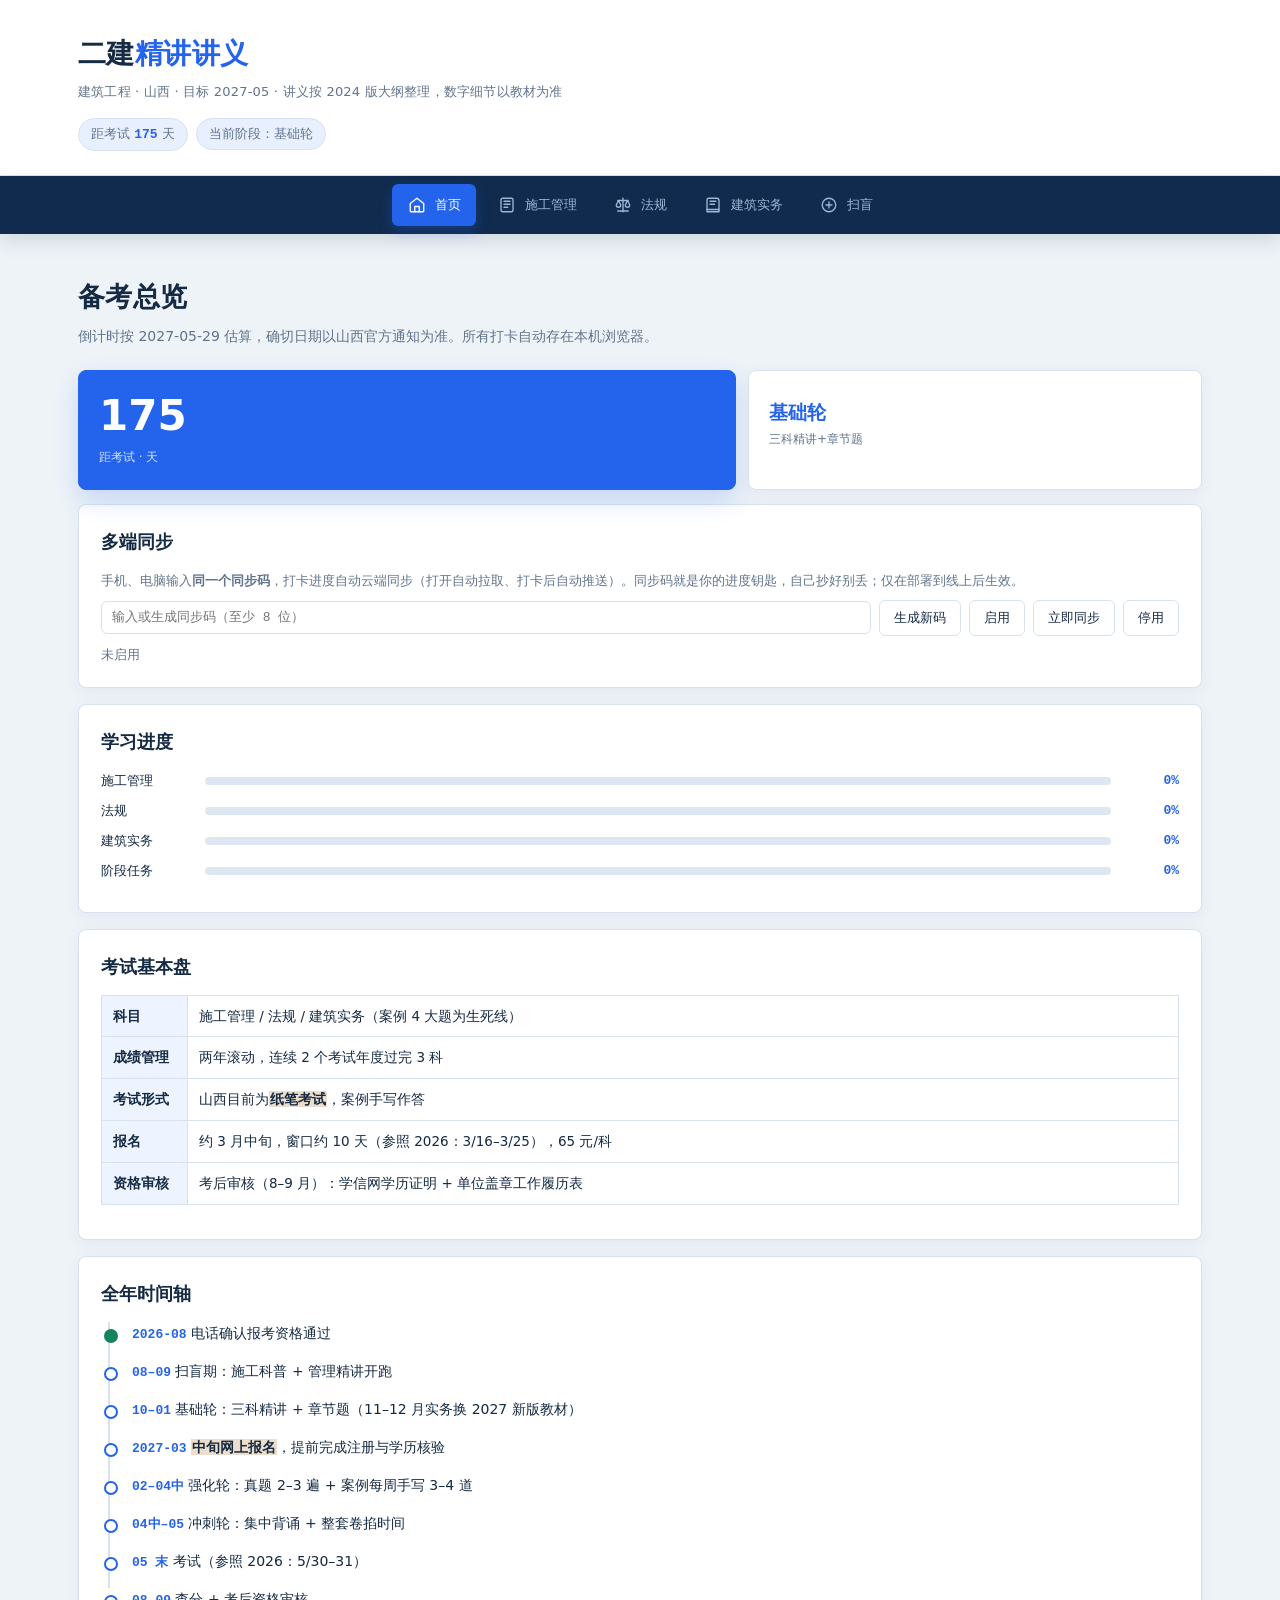
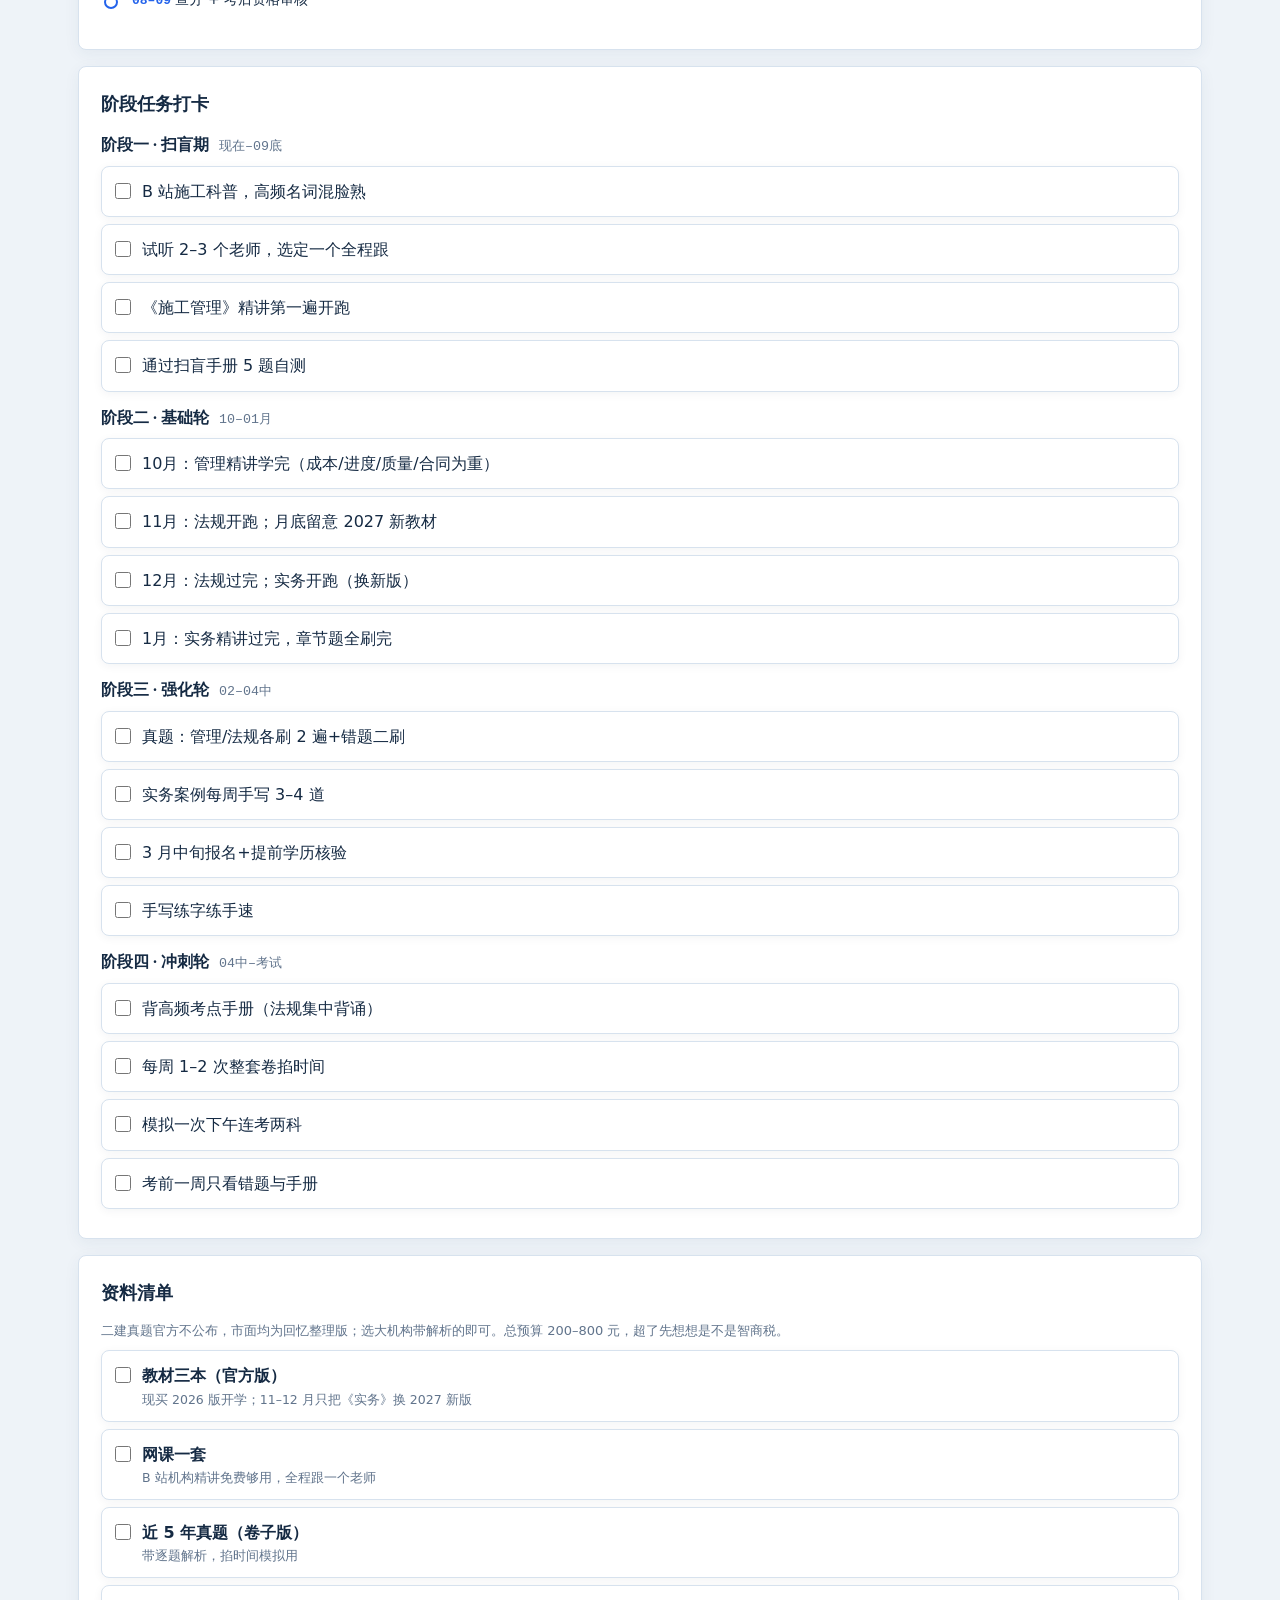
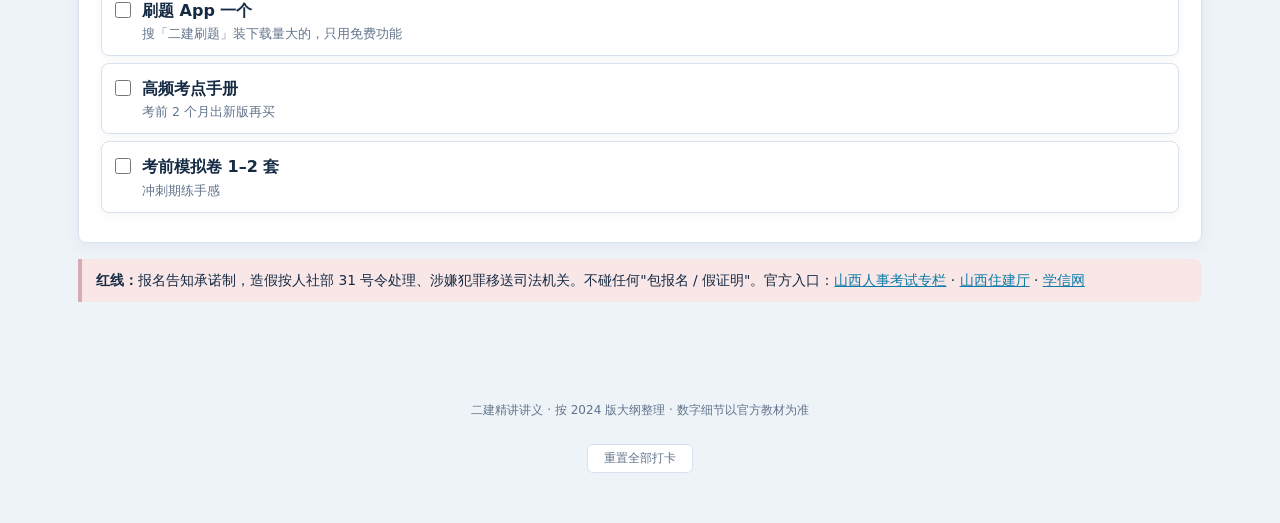
==== commit 35ba061e: "feat: add three study interface proposals" ====
--- a/二建学习站.html
+++ b/二建学习站.html
@@ -194,8 +194,9 @@
 .legend .l-key{border-top-color:var(--brick)}
 .legend .l-dash{border-top-style:dashed;border-top-width:2px}
 </style>
+<link rel="stylesheet" href="site/redesign.css">
 </head>
-<body>
+<body data-theme="atlas">
 
 <header>
   <div class="wrap">
@@ -209,11 +210,11 @@
 </header>
 
 <nav id="nav">
-  <button data-t="home" class="on"><span class="nv">首</span>首页</button>
-  <button data-t="mgmt"><span class="nv">管</span>施工管理</button>
-  <button data-t="law"><span class="nv">法</span>法规</button>
-  <button data-t="prac"><span class="nv">实</span>建筑实务</button>
-  <button data-t="base"><span class="nv">盲</span>扫盲</button>
+  <button data-t="home" class="on"><span class="nv" aria-hidden="true"><svg viewBox="0 0 24 24" fill="none" stroke="currentColor" stroke-width="1.8" stroke-linecap="round" stroke-linejoin="round"><path d="m3 10 9-7 9 7v10a1 1 0 0 1-1 1H4a1 1 0 0 1-1-1z"/><path d="M9 21v-7h6v7"/></svg></span>首页</button>
+  <button data-t="mgmt"><span class="nv" aria-hidden="true"><svg viewBox="0 0 24 24" fill="none" stroke="currentColor" stroke-width="1.8" stroke-linecap="round" stroke-linejoin="round"><rect x="4" y="3" width="16" height="18" rx="2"/><path d="M8 7h8M8 11h8M8 15h5"/></svg></span>施工管理</button>
+  <button data-t="law"><span class="nv" aria-hidden="true"><svg viewBox="0 0 24 24" fill="none" stroke="currentColor" stroke-width="1.8" stroke-linecap="round" stroke-linejoin="round"><path d="M12 3v18M5 6h14M6 6l-3 6a3 3 0 0 0 6 0zM18 6l-3 6a3 3 0 0 0 6 0zM5 20h14"/></svg></span>法规</button>
+  <button data-t="prac"><span class="nv" aria-hidden="true"><svg viewBox="0 0 24 24" fill="none" stroke="currentColor" stroke-width="1.8" stroke-linecap="round" stroke-linejoin="round"><path d="M4 21V5a2 2 0 0 1 2-2h11a3 3 0 0 1 3 3v15z"/><path d="M4 18h16M8 7h8M8 11h6"/></svg></span>建筑实务</button>
+  <button data-t="base"><span class="nv" aria-hidden="true"><svg viewBox="0 0 24 24" fill="none" stroke="currentColor" stroke-width="1.8" stroke-linecap="round" stroke-linejoin="round"><circle cx="12" cy="12" r="9"/><path d="M12 8v8M8 12h8"/></svg></span>扫盲</button>
 </nav>
 
 <main class="wrap">
@@ -1826,5 +1827,6 @@
 /* ── PWA ── */
 if(isHttp&&"serviceWorker"in navigator){navigator.serviceWorker.register("sw.js").catch(()=>{})}
 </script>
+<script src="site/redesign.js"></script>
 </body>
 </html>
--- a/site/redesign.css
+++ b/site/redesign.css
@@ -0,0 +1,488 @@
+/* Three visual directions for the study dashboard. The original document styles
+   remain the content baseline; these tokens reshape the shell and controls. */
+:root {
+  --ui-ease: 160ms ease-out;
+  --ui-radius: 8px;
+  --ui-radius-sm: 6px;
+  --ui-shadow: 0 10px 28px rgba(16, 35, 63, .08);
+  --ui-shadow-soft: 0 2px 10px rgba(16, 35, 63, .05);
+  --ui-font: "Noto Sans SC", "PingFang SC", "Microsoft YaHei", system-ui, sans-serif;
+  --ui-display: "Noto Sans SC", "PingFang SC", "Microsoft YaHei", system-ui, sans-serif;
+}
+
+body[data-theme="atlas"] {
+  --bg: #f4f7fb;
+  --card: #ffffff;
+  --ink: #10233f;
+  --ink-2: #5f718b;
+  --line: #dbe4ef;
+  --brick: #155eef;
+  --brick-soft: #e8f0ff;
+  --gold: #a35b00;
+  --gold-bg: #fff6df;
+  --green: #18794e;
+  --green-bg: #e7f7ee;
+  --blue: #0b7ec4;
+  --blue-bg: #e9f7ff;
+  --ui-nav: #102c52;
+  --ui-nav-muted: #9cb2cf;
+  --ui-header: #ffffff;
+  --ui-radius: 6px;
+  --ui-radius-sm: 4px;
+  --ui-shadow: 0 12px 30px rgba(16, 44, 82, .08);
+}
+
+body[data-theme="paper"] {
+  --bg: #f6f0e7;
+  --card: #fffdf8;
+  --ink: #302c27;
+  --ink-2: #756c60;
+  --line: #ded2c1;
+  --brick: #b84f31;
+  --brick-soft: #f7e2d8;
+  --gold: #8a651c;
+  --gold-bg: #fbf1d8;
+  --green: #3d795b;
+  --green-bg: #e6f0e8;
+  --blue: #35658e;
+  --blue-bg: #e8eff5;
+  --ui-nav: #fffaf2;
+  --ui-nav-muted: #85796a;
+  --ui-header: #fffaf2;
+  --ui-font: "Noto Sans SC", "PingFang SC", "Microsoft YaHei", system-ui, sans-serif;
+  --ui-display: "Noto Serif SC", "Songti SC", "SimSun", serif;
+  --ui-radius: 10px;
+  --ui-radius-sm: 7px;
+  --ui-shadow: 0 8px 22px rgba(82, 56, 28, .08);
+}
+
+body[data-theme="night"] {
+  --bg: #0d1723;
+  --card: #142435;
+  --ink: #ecf4f2;
+  --ink-2: #9eb1bd;
+  --line: #2a3d4d;
+  --brick: #39c58b;
+  --brick-soft: #123c35;
+  --gold: #e6b85a;
+  --gold-bg: #3a2d17;
+  --green: #5ed1a0;
+  --green-bg: #153a32;
+  --blue: #64c7e7;
+  --blue-bg: #123445;
+  --ui-nav: #0a131e;
+  --ui-nav-muted: #8da4b5;
+  --ui-header: #101e2d;
+  --ui-font: "Noto Sans SC", "PingFang SC", "Microsoft YaHei", system-ui, sans-serif;
+  --ui-display: "Noto Sans SC", "PingFang SC", "Microsoft YaHei", system-ui, sans-serif;
+  --ui-radius: 6px;
+  --ui-radius-sm: 4px;
+  --ui-shadow: 0 14px 34px rgba(0, 0, 0, .24);
+  --ui-shadow-soft: 0 2px 12px rgba(0, 0, 0, .18);
+}
+
+body,
+body * {
+  scrollbar-color: var(--brick) transparent;
+}
+
+body {
+  background: var(--bg);
+  color: var(--ink);
+  font-family: var(--ui-font);
+  line-height: 1.7;
+  background-image: none;
+  transition: background-color 220ms ease, color 220ms ease;
+}
+
+.wrap {
+  max-width: 1180px;
+  padding-left: 28px;
+  padding-right: 28px;
+}
+
+header {
+  background: var(--ui-header);
+  border-bottom: 1px solid var(--line);
+  padding: 25px 0 21px;
+  box-shadow: 0 1px 0 rgba(0, 0, 0, .02);
+}
+
+.brand {
+  font-family: var(--ui-display);
+  font-size: 28px;
+  letter-spacing: .02em;
+  color: var(--ink);
+}
+
+.brand b { color: var(--brick); }
+.brand-sub { color: var(--ink-2); font-size: 13px; margin-top: 3px; }
+.head-meta { gap: 8px; margin-top: 15px; }
+
+.chip {
+  border: 1px solid var(--line);
+  border-radius: 999px;
+  background: var(--brick-soft);
+  color: var(--ink-2);
+  padding: 4px 12px;
+}
+
+.chip b { color: var(--brick); }
+
+/* The theme switcher is intentionally a compact segmented control so the three
+   directions are visible without turning the page into a marketing hero. */
+.design-toolbar {
+  display: flex;
+  align-items: center;
+  justify-content: space-between;
+  gap: 18px;
+  margin-top: 22px;
+  padding-top: 16px;
+  border-top: 1px solid var(--line);
+}
+
+.design-kicker {
+  display: flex;
+  align-items: center;
+  gap: 8px;
+  color: var(--ink-2);
+  font-size: 12px;
+  letter-spacing: .08em;
+  white-space: nowrap;
+}
+
+.design-kicker::before {
+  content: "";
+  width: 8px;
+  height: 8px;
+  border-radius: 50%;
+  background: var(--brick);
+  box-shadow: 0 0 0 4px var(--brick-soft);
+}
+
+.theme-switcher {
+  display: grid;
+  grid-template-columns: repeat(3, minmax(116px, 1fr));
+  gap: 6px;
+  max-width: 510px;
+  width: 100%;
+}
+
+.theme-option {
+  display: flex;
+  align-items: center;
+  gap: 9px;
+  min-height: 44px;
+  padding: 6px 10px;
+  border: 1px solid var(--line);
+  border-radius: var(--ui-radius-sm);
+  background: transparent;
+  color: var(--ink-2);
+  cursor: pointer;
+  font: inherit;
+  text-align: left;
+  transition: background var(--ui-ease), color var(--ui-ease), border-color var(--ui-ease), transform var(--ui-ease);
+}
+
+.theme-option:hover { border-color: var(--brick); color: var(--ink); transform: translateY(-1px); }
+.theme-option.is-active { background: var(--brick-soft); border-color: var(--brick); color: var(--ink); }
+.theme-option b { display: block; font: 600 11px/1.2 var(--ui-font); color: var(--brick); letter-spacing: .08em; }
+.theme-option small { display: block; font-size: 12px; margin-top: 2px; white-space: nowrap; }
+.theme-swatch { width: 20px; height: 20px; border-radius: 50%; flex: none; border: 2px solid var(--card); box-shadow: 0 0 0 1px var(--line); }
+.theme-swatch.atlas { background: #155eef; }
+.theme-swatch.paper { background: #b84f31; }
+.theme-swatch.night { background: #39c58b; }
+
+nav {
+  position: sticky;
+  top: 0;
+  bottom: auto;
+  z-index: 90;
+  justify-content: center;
+  gap: 6px;
+  padding: 8px 16px;
+  background: var(--ui-nav);
+  border: 0;
+  box-shadow: 0 8px 18px rgba(12, 34, 61, .12);
+}
+
+nav button {
+  flex: 0 1 auto;
+  max-width: none;
+  flex-direction: row;
+  gap: 8px;
+  padding: 10px 14px;
+  border: 1px solid transparent;
+  border-radius: var(--ui-radius-sm);
+  color: var(--ui-nav-muted);
+  font-family: var(--ui-font);
+  font-size: 13px;
+  transition: background var(--ui-ease), color var(--ui-ease), border-color var(--ui-ease), transform var(--ui-ease);
+}
+
+nav button:hover { color: #fff; background: rgba(255, 255, 255, .08); transform: translateY(-1px); }
+nav button.on { color: #fff; background: var(--brick); box-shadow: 0 5px 14px color-mix(in srgb, var(--brick) 30%, transparent); }
+nav button .nv { display: inline-flex; align-items: center; justify-content: center; width: 20px; height: 20px; border: 0; font-family: var(--ui-font); font-size: 0; }
+nav button .nv svg { width: 18px; height: 18px; display: block; }
+nav button.on .nv { border: 0; }
+
+main section { padding: 34px 0 60px; }
+main section.on { animation: ui-fade .24s ease-out; }
+@keyframes ui-fade { from { opacity: 0; transform: translateY(5px); } to { opacity: 1; transform: translateY(0); } }
+h2.page-title { font-family: var(--ui-display); color: var(--ink); font-size: 27px; letter-spacing: .01em; margin: 2px 0 5px; }
+.page-lede { max-width: 760px; color: var(--ink-2); font-size: 14px; margin-bottom: 22px; }
+
+.card,
+details.lec,
+.hero-cell,
+.term,
+.ck,
+.numcard div,
+.svgwrap {
+  background: var(--card);
+  border-color: var(--line);
+  border-radius: var(--ui-radius);
+  box-shadow: var(--ui-shadow-soft);
+}
+
+.card { padding: 22px; margin-bottom: 16px; box-shadow: var(--ui-shadow-soft); }
+.card h3 { font-family: var(--ui-display); color: var(--ink); font-size: 18px; margin-bottom: 12px; }
+.hero-cell { padding: 20px; text-align: left; }
+.hero-cell b { color: var(--brick); font-family: var(--ui-display); font-size: 42px; }
+.hero-cell span, .dim { color: var(--ink-2); }
+
+.bar { background: color-mix(in srgb, var(--line) 70%, var(--bg)); height: 8px; border-radius: 999px; }
+.bar > i { background: var(--brick); border-radius: 999px; }
+.bar-row { grid-template-columns: 92px 1fr 56px; gap: 12px; font-size: 13px; }
+.bar-row .pct { color: var(--brick); }
+
+table { font-size: 13.5px; }
+th, td { border-color: var(--line); padding: 9px 11px; }
+th { background: color-mix(in srgb, var(--brick-soft) 75%, var(--card)); color: var(--ink); }
+td { background: var(--card); }
+a { color: var(--blue); }
+mark { background: color-mix(in srgb, var(--gold) 20%, transparent); }
+
+.ck { padding: 11px 13px; margin: 7px 0; transition: border-color var(--ui-ease), transform var(--ui-ease), background var(--ui-ease); }
+.ck:hover { border-color: var(--brick); transform: translateX(2px); }
+.ck.done { background: var(--green-bg); border-color: color-mix(in srgb, var(--green) 35%, var(--line)); }
+.lec-no { color: var(--brick); font-family: var(--ui-display); }
+.lec-t b, .lec-body h4, .lec-body h5 { color: var(--ink); }
+.lec-stars { color: var(--gold); }
+details[open] > summary { border-bottom-color: var(--line); }
+.lec-body h4 { border-left-color: var(--brick); }
+.kp { background: var(--brick-soft); border-color: var(--brick); }
+.memo, .quiz, .note { background: var(--gold-bg); border-color: color-mix(in srgb, var(--gold) 40%, var(--line)); color: var(--ink); }
+.formula { background: var(--blue-bg); color: var(--blue); }
+.trap, .note.warn { background: color-mix(in srgb, #d14949 13%, var(--card)); border-color: color-mix(in srgb, #d14949 35%, var(--line)); }
+.example > .ex-q { background: color-mix(in srgb, var(--brick-soft) 60%, var(--card)); }
+.example, .example > .ex-a { border-color: var(--line); }
+.sync-btn, #sync-input { background: var(--card); color: var(--ink); border-color: var(--line); border-radius: var(--ui-radius-sm); }
+.sync-btn:hover { border-color: var(--brick); color: var(--brick); }
+footer { color: var(--ink-2); }
+footer button { color: var(--ink-2); border-color: var(--line); background: var(--card); border-radius: var(--ui-radius-sm); }
+
+body[data-theme="paper"] header { background: var(--ui-header); }
+body[data-theme="paper"] nav { background: var(--ui-nav); border-bottom: 1px solid var(--line); box-shadow: 0 4px 15px rgba(82, 56, 28, .08); }
+body[data-theme="paper"] nav button { color: var(--ui-nav-muted); }
+body[data-theme="paper"] nav button:hover { color: var(--brick); background: var(--brick-soft); }
+body[data-theme="paper"] nav button.on { color: var(--brick); background: var(--brick-soft); box-shadow: none; }
+body[data-theme="paper"] .card { box-shadow: 0 4px 14px rgba(82, 56, 28, .06); }
+body[data-theme="paper"] .card h3, body[data-theme="paper"] h2.page-title, body[data-theme="paper"] .lec-no { letter-spacing: .04em; }
+body[data-theme="paper"] .design-toolbar { border-top-style: dashed; }
+
+body[data-theme="night"] header { border-bottom-color: var(--line); box-shadow: 0 8px 26px rgba(0, 0, 0, .16); }
+body[data-theme="night"] nav { box-shadow: 8px 0 28px rgba(0, 0, 0, .2); }
+body[data-theme="night"] nav button:hover { background: #183247; }
+body[data-theme="night"] nav button.on { color: #071a16; box-shadow: 0 8px 18px rgba(57, 197, 139, .2); }
+body[data-theme="night"] .card,
+body[data-theme="night"] details.lec,
+body[data-theme="night"] .hero-cell,
+body[data-theme="night"] .term,
+body[data-theme="night"] .ck,
+body[data-theme="night"] .numcard div,
+body[data-theme="night"] .svgwrap { box-shadow: var(--ui-shadow-soft); }
+body[data-theme="night"] th { color: var(--ink); }
+body[data-theme="night"] .theme-option.is-active { color: var(--ink); }
+body[data-theme="night"] .trap, body[data-theme="night"] .note.warn { background: #3d252b; }
+
+/* Night mode uses a true desktop sidebar to create a calmer reading column. */
+@media (min-width: 1040px) {
+  body[data-theme="night"] { padding-left: 224px; }
+  body[data-theme="night"] nav { position: fixed; inset: 0 auto 0 0; width: 224px; height: 100vh; display: flex; flex-direction: column; align-items: stretch; justify-content: flex-start; gap: 8px; padding: 28px 18px; }
+  body[data-theme="night"] nav::before { content: "学习导航"; color: var(--ink); font: 600 13px/1.2 var(--ui-font); letter-spacing: .12em; padding: 2px 12px 18px; border-bottom: 1px solid var(--line); margin-bottom: 8px; }
+  body[data-theme="night"] nav button { width: 100%; justify-content: flex-start; padding: 12px 13px; }
+  body[data-theme="night"] header .wrap, body[data-theme="night"] main.wrap, body[data-theme="night"] footer { max-width: 1220px; }
+}
+
+@media (max-width: 819px) {
+  body { padding-bottom: calc(72px + env(safe-area-inset-bottom)); }
+  .wrap { padding-left: 16px; padding-right: 16px; }
+  header { padding: 20px 0 16px; }
+  .brand { font-size: 24px; }
+  .design-toolbar { align-items: stretch; flex-direction: column; gap: 11px; margin-top: 18px; padding-top: 13px; }
+  .theme-switcher { max-width: none; }
+  .theme-option { min-height: 42px; padding: 5px 7px; gap: 6px; }
+  .theme-option small { font-size: 11px; }
+  nav { position: fixed; left: 0; right: 0; bottom: 0; top: auto; padding: 7px 4px calc(7px + env(safe-area-inset-bottom)); gap: 0; border-top: 1px solid var(--line); box-shadow: 0 -8px 20px rgba(12, 34, 61, .12); }
+  nav button { flex: 1; flex-direction: column; gap: 2px; padding: 6px 2px 4px; border-radius: 5px; font-size: 10.5px; }
+  nav button .nv { width: 22px; height: 22px; }
+  nav button .nv svg { width: 19px; height: 19px; }
+  main section { padding-top: 25px; }
+  h2.page-title { font-size: 23px; }
+  .card { padding: 17px; }
+  .hero-cell { padding: 16px; }
+  .hero-cell b { font-size: 34px; }
+  .bar-row { grid-template-columns: 70px 1fr 47px; gap: 8px; }
+}
+
+@media (prefers-reduced-motion: reduce) {
+  *, *::before, *::after { animation-duration: .01ms !important; transition-duration: .01ms !important; }
+}
+
+/* Refined proposal directions. Each direction changes composition and component
+   density, so the variants can be evaluated as layouts rather than recolors. */
+body[data-theme="atlas"] {
+  --bg: #eef3f8;
+  --card: #ffffff;
+  --ink: #152a43;
+  --ink-2: #61748c;
+  --line: #d7e2ee;
+  --brick: #2463eb;
+  --brick-soft: #e8f0ff;
+  --gold: #a15d00;
+  --gold-bg: #fff5dc;
+  --green: #16835b;
+  --green-bg: #e4f6ed;
+  --blue: #0c7ba8;
+  --blue-bg: #e5f6fc;
+  --ui-nav: #102b4d;
+  --ui-nav-muted: #9cb6d4;
+  --ui-header: #ffffff;
+  --ui-radius: 8px;
+  --ui-radius-sm: 6px;
+}
+body[data-theme="atlas"] header { padding: 30px 0 24px; }
+body[data-theme="atlas"] .brand { font-family: var(--ui-font); font-weight: 700; letter-spacing: .015em; }
+body[data-theme="atlas"] .brand-sub { letter-spacing: .015em; }
+body[data-theme="atlas"] main section { padding-top: 38px; }
+body[data-theme="atlas"] .dash-hero { grid-template-columns: 1.45fr 1fr; }
+body[data-theme="atlas"] .hero-cell:first-child { background: #2463eb; border-color: #2463eb; color: #fff; box-shadow: 0 10px 24px rgba(36, 99, 235, .2); }
+body[data-theme="atlas"] .hero-cell:first-child b,
+body[data-theme="atlas"] .hero-cell:first-child span { color: #fff; }
+body[data-theme="atlas"] .hero-cell:first-child span { opacity: .82; }
+body[data-theme="atlas"] .card,
+body[data-theme="atlas"] details.lec,
+body[data-theme="atlas"] .hero-cell { box-shadow: 0 4px 16px rgba(28, 61, 98, .06); }
+body[data-theme="atlas"] details.lec > summary:hover { background: #f7faff; }
+body[data-theme="atlas"] .lec-no { font-family: var(--ui-font); font-size: 18px; }
+body[data-theme="atlas"] .lec-body h4 { border-left-width: 3px; }
+body[data-theme="atlas"] .card h3 { font-family: var(--ui-font); font-weight: 700; }
+
+body[data-theme="paper"] {
+  --bg: #f4eee4;
+  --card: #fffdf8;
+  --ink: #322d28;
+  --ink-2: #786e61;
+  --line: #d9cbbb;
+  --brick: #ae4d31;
+  --brick-soft: #f4e0d7;
+  --gold: #89631a;
+  --gold-bg: #fbf0d3;
+  --green: #397457;
+  --green-bg: #e4eee6;
+  --blue: #416b91;
+  --blue-bg: #e7eef4;
+  --ui-nav: #f4eee4;
+  --ui-nav-muted: #796e61;
+  --ui-header: #fbf7ef;
+  --ui-radius: 2px;
+  --ui-radius-sm: 2px;
+  --ui-shadow: none;
+  --ui-shadow-soft: none;
+}
+body[data-theme="paper"] header { padding: 28px 0 20px; border-bottom: 2px solid var(--brick); box-shadow: none; }
+body[data-theme="paper"] .brand { font-family: var(--ui-display); font-weight: 700; letter-spacing: .08em; }
+body[data-theme="paper"] .brand-sub { font-family: var(--ui-display); font-size: 12px; }
+body[data-theme="paper"] nav { position: sticky; top: 0; padding: 0 16px; justify-content: flex-start; gap: 0; }
+body[data-theme="paper"] nav button { padding: 13px 16px 11px; border-radius: 0; border-bottom: 2px solid transparent; }
+body[data-theme="paper"] nav button .nv { color: currentColor; }
+body[data-theme="paper"] nav button:hover { transform: none; background: transparent; border-bottom-color: var(--brick-soft); }
+body[data-theme="paper"] nav button.on { border-bottom-color: var(--brick); background: transparent; }
+body[data-theme="paper"] main section { max-width: 930px; margin: 0 auto; padding-top: 42px; }
+body[data-theme="paper"] h2.page-title { font-size: 30px; letter-spacing: .07em; }
+body[data-theme="paper"] .page-lede { font-family: var(--ui-display); font-size: 14px; }
+body[data-theme="paper"] .card { padding: 24px 0; border: 0; border-top: 1px solid var(--line); border-radius: 0; background: transparent; }
+body[data-theme="paper"] .card:last-child { border-bottom: 1px solid var(--line); }
+body[data-theme="paper"] .card h3 { font-family: var(--ui-display); font-size: 20px; letter-spacing: .06em; }
+body[data-theme="paper"] .dash-hero { grid-template-columns: 1fr 1fr; gap: 0; border-top: 1px solid var(--line); border-bottom: 1px solid var(--line); }
+body[data-theme="paper"] .hero-cell { border: 0; border-right: 1px solid var(--line); border-radius: 0; background: var(--card); box-shadow: none; padding: 24px 18px; }
+body[data-theme="paper"] .hero-cell:last-child { border-right: 0; }
+body[data-theme="paper"] .hero-cell b { font-family: var(--ui-display); }
+body[data-theme="paper"] details.lec { border: 0; border-top: 1px solid var(--line); border-radius: 0; box-shadow: none; background: transparent; }
+body[data-theme="paper"] details.lec:last-of-type { border-bottom: 1px solid var(--line); }
+body[data-theme="paper"] details.lec > summary { padding: 17px 2px; }
+body[data-theme="paper"] details.lec > summary:hover { background: rgba(255, 253, 248, .5); }
+body[data-theme="paper"] .lec-no { font-size: 26px; }
+body[data-theme="paper"] .lec-body { padding-left: 48px; padding-right: 0; }
+body[data-theme="paper"] .term, body[data-theme="paper"] .ck, body[data-theme="paper"] .numcard div { border-radius: 0; box-shadow: none; }
+body[data-theme="paper"] table { font-family: var(--ui-display); }
+body[data-theme="paper"] th { background: #eee4d5; }
+body[data-theme="paper"] .kp { border-left-width: 3px; border-radius: 0; }
+
+body[data-theme="night"] {
+  --bg: #0b1420;
+  --card: #111f2e;
+  --ink: #eaf4f2;
+  --ink-2: #9bb0bd;
+  --line: #263b4d;
+  --brick: #42d39a;
+  --brick-soft: #123c34;
+  --gold: #e9bb63;
+  --gold-bg: #332916;
+  --green: #67d6a8;
+  --green-bg: #153c32;
+  --blue: #72cceb;
+  --blue-bg: #123548;
+  --ui-nav: #09121d;
+  --ui-nav-muted: #8fa8b8;
+  --ui-header: #0f1c2a;
+  --ui-radius: 6px;
+  --ui-radius-sm: 4px;
+  --ui-shadow: none;
+  --ui-shadow-soft: none;
+}
+body[data-theme="night"] header { padding: 28px 0 22px; box-shadow: none; }
+body[data-theme="night"] .brand { font-family: var(--ui-font); font-weight: 700; letter-spacing: .015em; }
+body[data-theme="night"] nav { border-right: 1px solid var(--line); }
+body[data-theme="night"] main section { padding-top: 38px; }
+body[data-theme="night"] h2.page-title { font-size: 27px; }
+body[data-theme="night"] .card,
+body[data-theme="night"] details.lec,
+body[data-theme="night"] .hero-cell,
+body[data-theme="night"] .term,
+body[data-theme="night"] .ck,
+body[data-theme="night"] .numcard div,
+body[data-theme="night"] .svgwrap { border-color: var(--line); box-shadow: none; }
+body[data-theme="night"] .hero-cell:first-child { background: #153d34; border-color: #2d8065; }
+body[data-theme="night"] .hero-cell:first-child b { color: var(--brick); }
+body[data-theme="night"] .card h3 { color: var(--ink); }
+body[data-theme="night"] details.lec > summary:hover { background: #172c3e; }
+body[data-theme="night"] .lec-no { font-family: var(--ui-font); font-size: 18px; }
+body[data-theme="night"] th { background: #1a3042; }
+body[data-theme="night"] td { background: #111f2e; }
+body[data-theme="night"] .ck:hover { background: #172c3e; }
+body[data-theme="night"] .bar { background: #233849; }
+body[data-theme="night"] .bar > i { background: var(--brick); }
+body[data-theme="night"] .kp { background: #123c34; }
+body[data-theme="night"] .memo, body[data-theme="night"] .quiz, body[data-theme="night"] .note { background: #332916; }
+body[data-theme="night"] .formula { background: #123548; }
+body[data-theme="night"] footer button { background: transparent; }
+
+@media (max-width: 819px) {
+  body[data-theme="paper"] nav { padding: 6px 4px calc(6px + env(safe-area-inset-bottom)); }
+  body[data-theme="paper"] nav button { padding: 6px 2px 4px; border-bottom: 0; }
+  body[data-theme="paper"] nav button.on { background: var(--brick-soft); }
+  body[data-theme="paper"] main section { padding-top: 27px; }
+  body[data-theme="paper"] .lec-body { padding-left: 16px; }
+}
